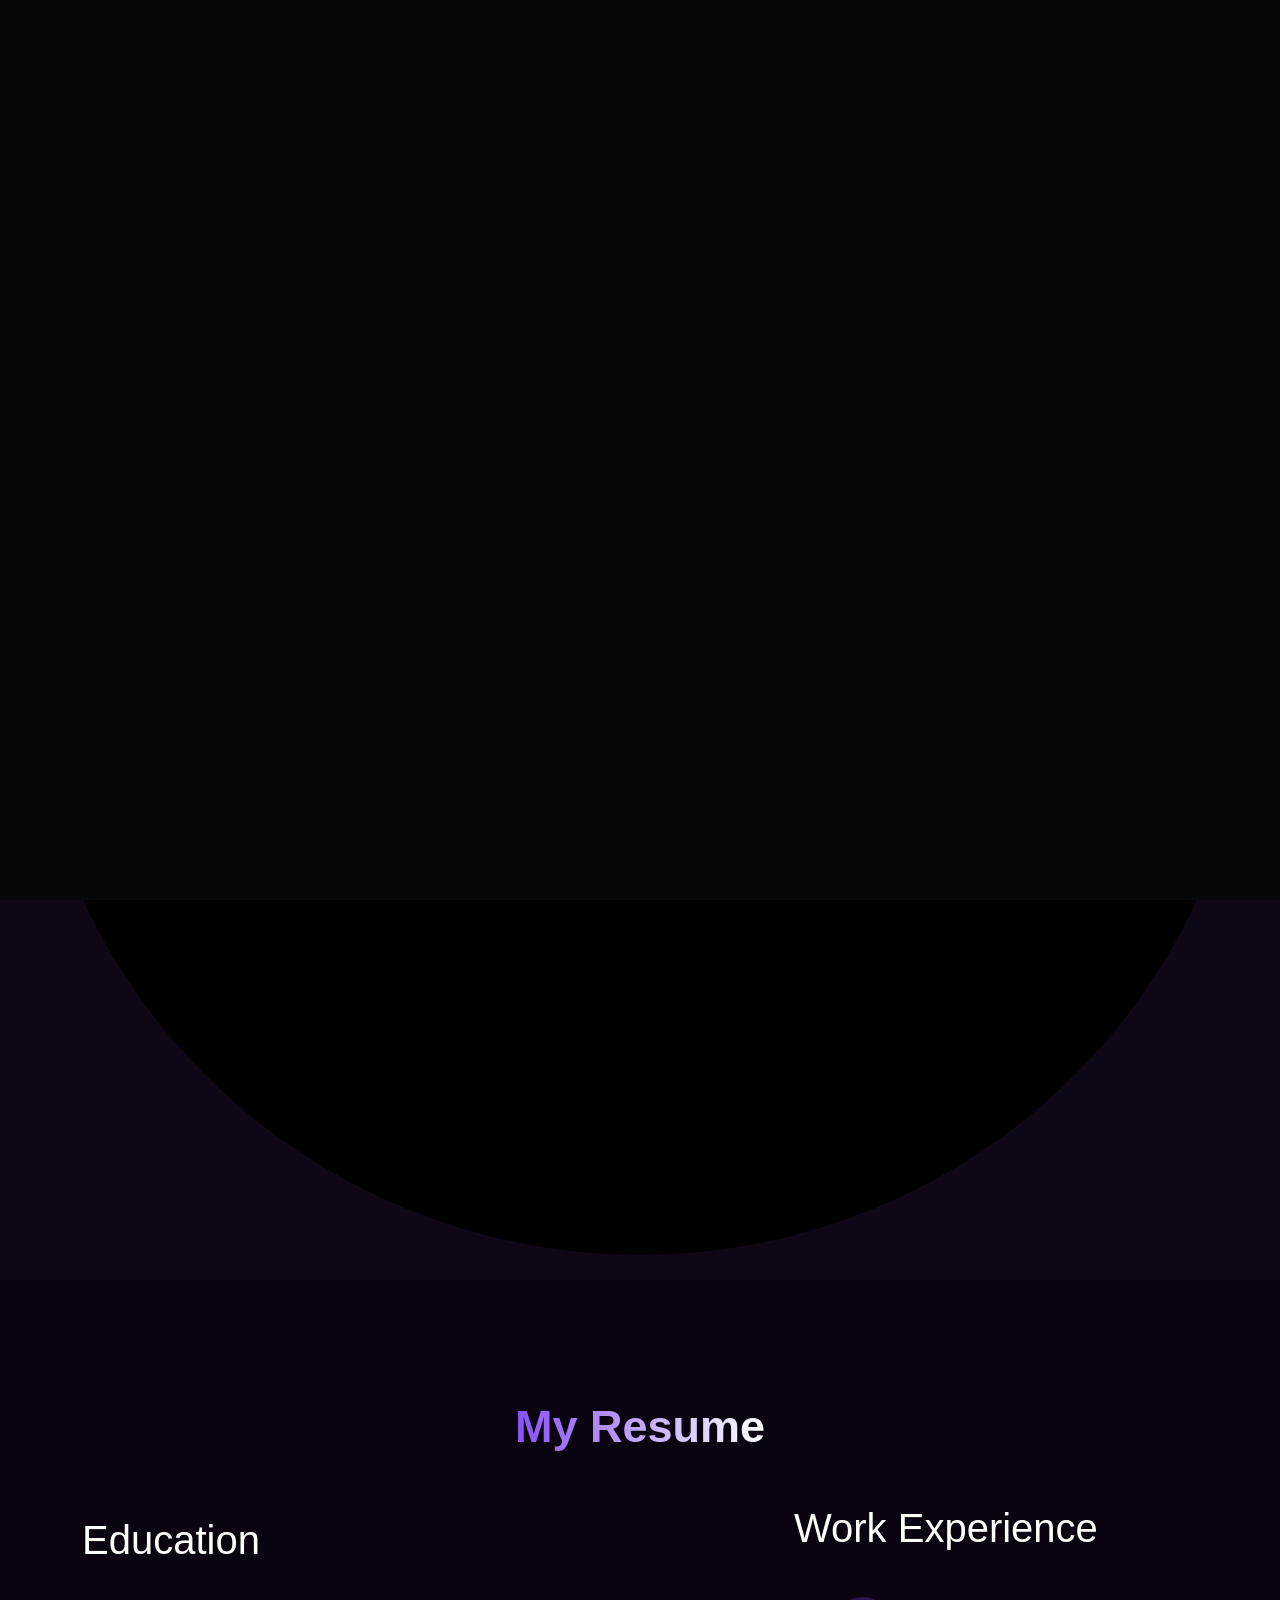
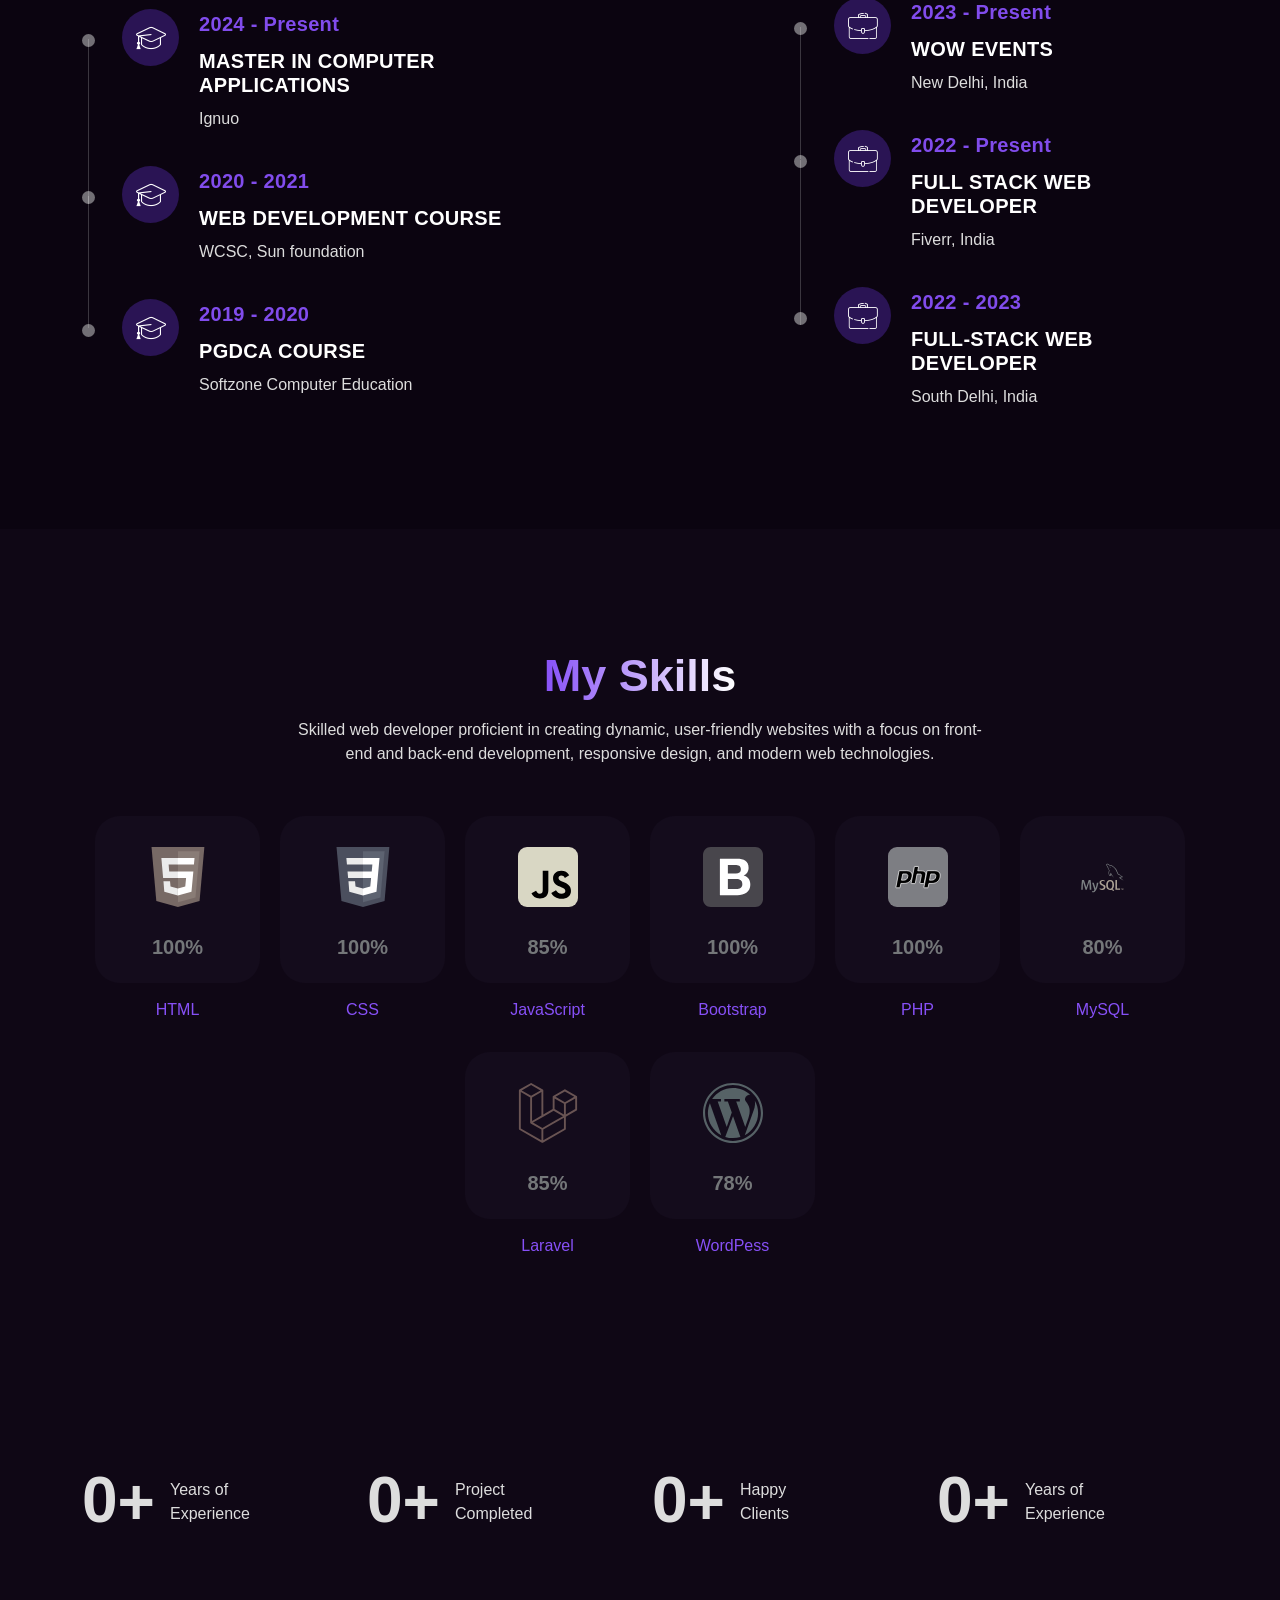
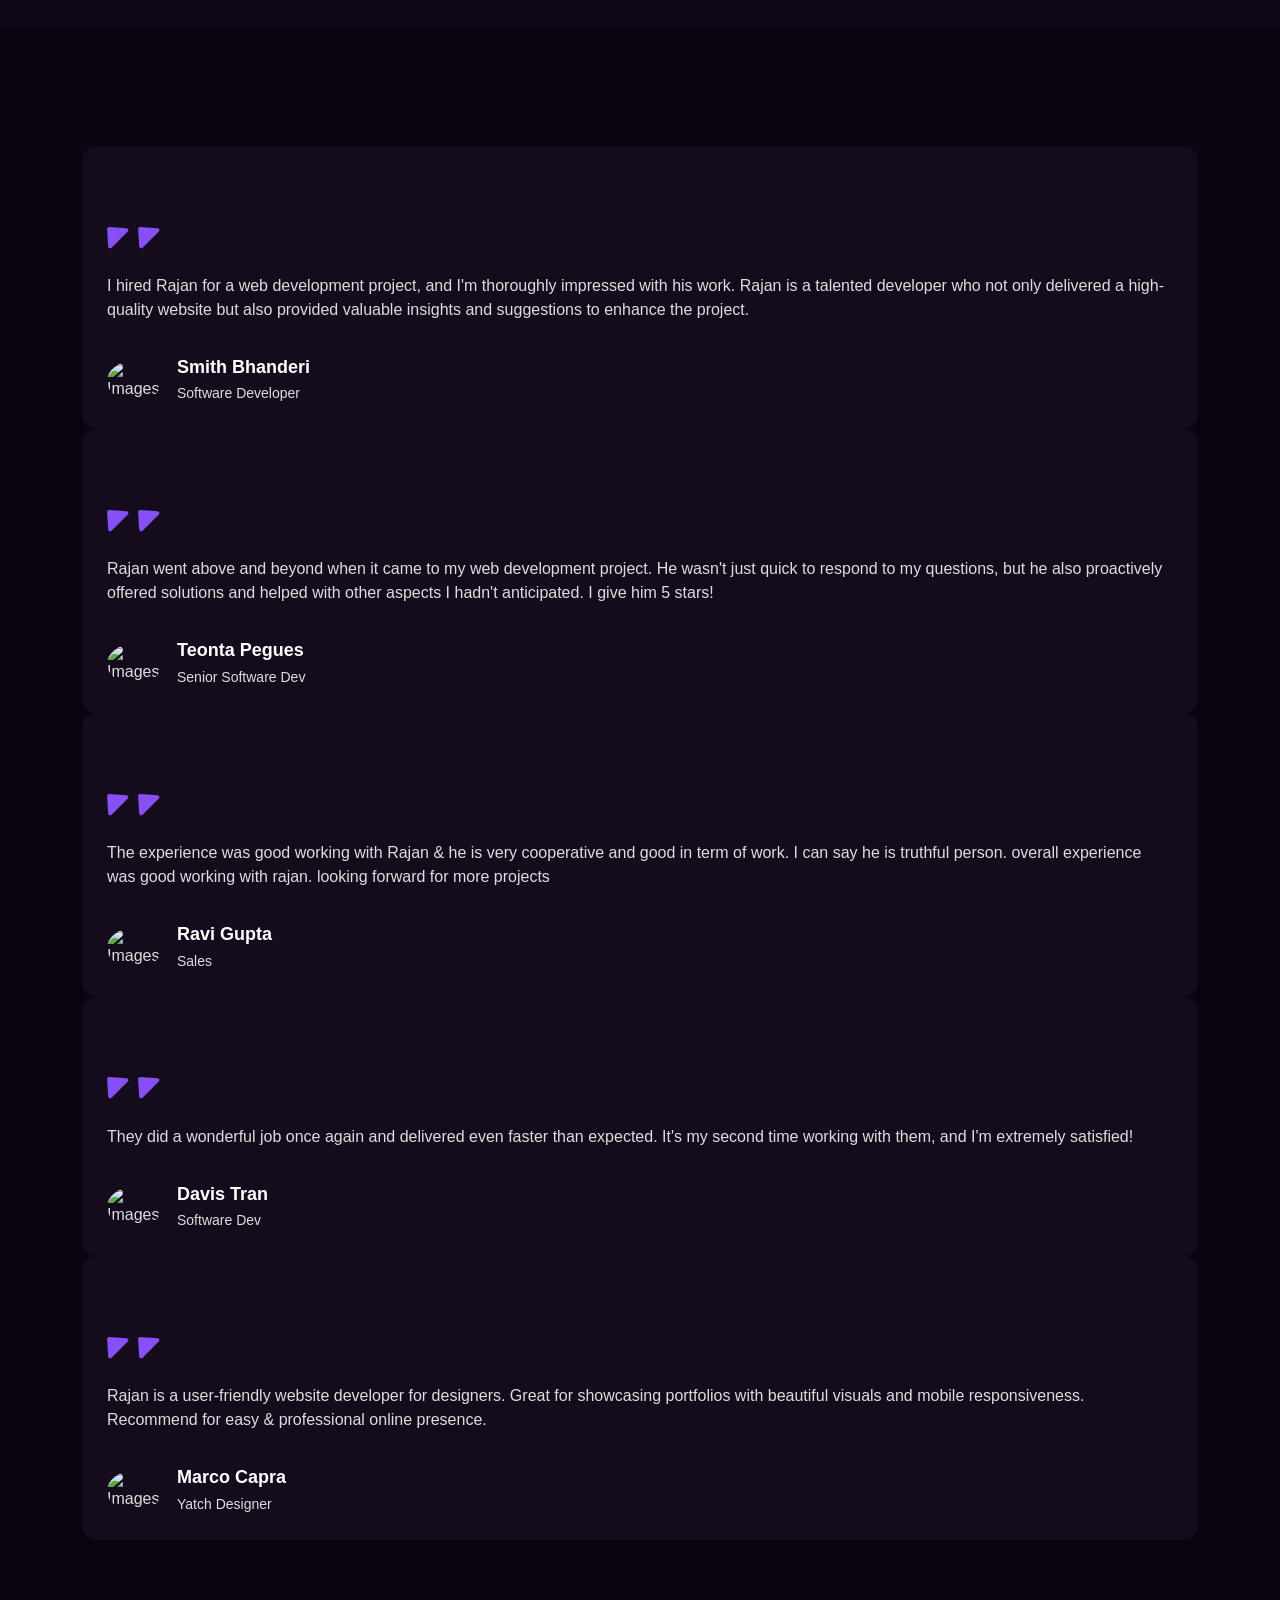
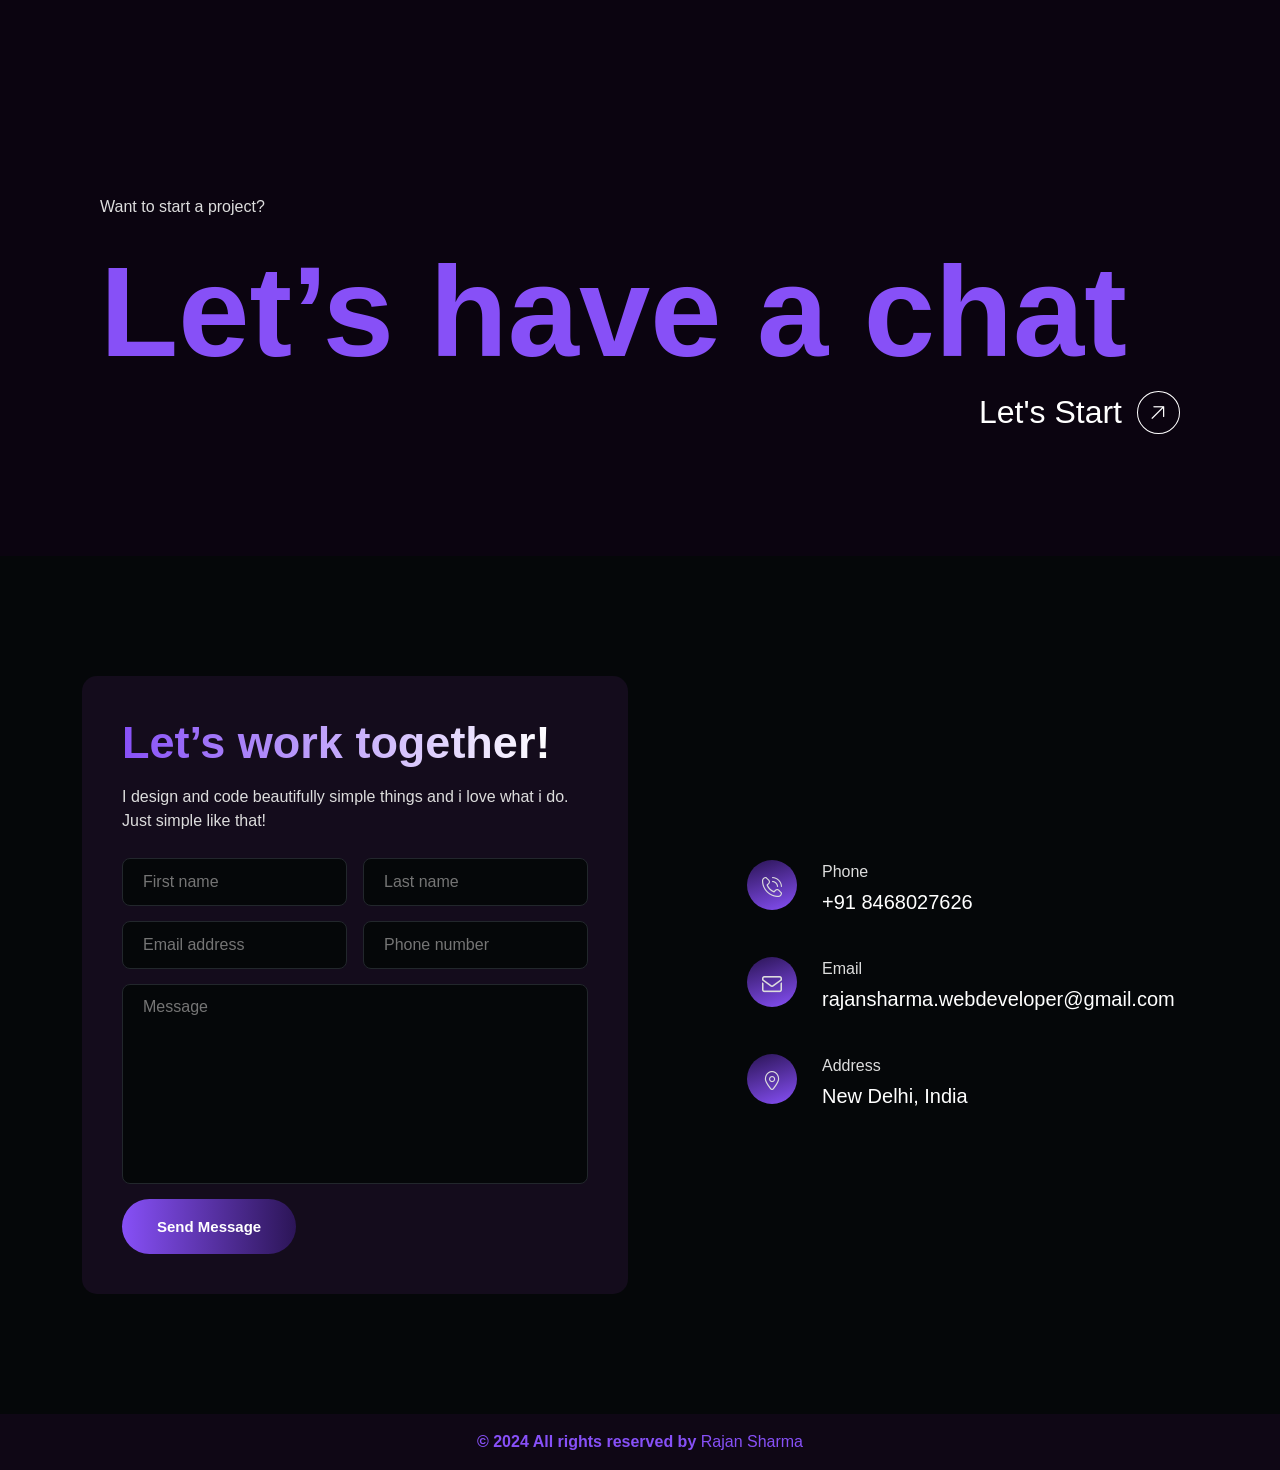
==== about.html @ 7c9dd600 "fisrt commit" ====
﻿<!DOCTYPE html>
<html class="no-js" lang="en">

<head>
   <meta charset="utf-8">
   <meta http-equiv="x-ua-compatible" content="ie=edge">
   <meta name="viewport" content="width=device-width, initial-scale=1">
   <meta name="description" content="">

   <!-- Site Title -->
   <title>About - Gerold - Personal Portfolio HTML5 Template</title>

   <!-- Place favicon.ico in the root directory -->
   <link rel="apple-touch-icon" href="assets/img/favicon.png">
   <link rel="shortcut icon" type="image/png" href="assets/img/favicon.png">

   <!-- CSS here -->
   <link rel="stylesheet" href="assets/css/animate.min.css">
   <link rel="stylesheet" href="assets/css/bootstrap.min.css">
   <link rel="stylesheet" href="assets/css/font-awesome-pro.min.css">
   <link rel="stylesheet" href="assets/css/flaticon_gerold.css">
   <link rel="stylesheet" href="assets/css/nice-select.css">
   <link rel="stylesheet" href="assets/css/backToTop.css">
   <link rel="stylesheet" href="assets/css/owl.carousel.min.css">
   <link rel="stylesheet" href="assets/css/swiper.min.css">
   <link rel="stylesheet" href="assets/css/odometer-theme-default.css">
   <link rel="stylesheet" href="assets/css/magnific-popup.css">
   <link rel="stylesheet" href="assets/css/main.css">
   <link rel="stylesheet" href="assets/css/main-2.css">
   <link rel="stylesheet" href="assets/css/main-3.css">
   <link rel="stylesheet" href="assets/css/light-mode.css">
   <link rel="stylesheet" href="assets/css/meanmenu.css">
   <link rel="stylesheet" href="assets/css/responsive.css">
   <link rel="stylesheet" href="assets/css/responsive-2.css">
   <link rel="stylesheet" href="assets/css/responsive-3.css">
</head>

<body class="absolute_header">
   <!-- Preloader Area Start -->
   <div class="preloader">
      <svg viewbox="0 0 1000 1000" preserveaspectratio="none">
         <path id="preloaderSvg" d="M0,1005S175,995,500,995s500,5,500,5V0H0Z"></path>
      </svg>

      <div class="preloader-heading">
         <div class="load-text">
            <span>L</span>
            <span>o</span>
            <span>a</span>
            <span>d</span>
            <span>i</span>
            <span>n</span>
            <span>g</span>
         </div>
      </div>
   </div>
   <!-- Preloader Area End -->

   <!-- start: Back To Top -->
   <div class="progress-wrap" id="scrollUp">
      <svg class="progress-circle svg-content" width="100%" height="100%" viewbox="-1 -1 102 102">
         <path d="M50,1 a49,49 0 0,1 0,98 a49,49 0 0,1 0,-98"></path>
      </svg>
   </div>
   <!-- end: Back To Top -->

   <!-- HEADER START -->
   <header class="tj-header-area header-absolute">
      <div class="container">
         <div class="row">
            <div class="col-12 d-flex flex-wrap align-items-center">
               <div class="logo-box">
                  <a href="index.html">
                     <img src="assets/img/logo/logo.png" alt="">
                  </a>
               </div>

               <!-- <div class="header-info-list d-none d-md-inline-block">
                  <ul class="ul-reset">
                     <li><a href="mailto:rajan@gmail.com">rajan@gmail.com</a></li>
                  </ul>
               </div> -->
               <div class="header-menu" id="headerMenu">
                  <nav>
                     <ul>

                        <li class="current-menu-ancestor"><a href="index.html">Home</a></li>
                        <li><a href="about.html">About</a></li>
                        <li><a href="services.html">Services</a></li>
                        <li><a href="portfolio.html">Portfolios</a></li>
                        <li><a href="contact.html">Contact</a></li>
                     </ul>
                  </nav>
               </div>
               <div class="mobile-menu d-lg-none"></div>
               <div class="header-button">
                  <a href="contact.html" class="btn tj-btn-primary">Hire me!</a>
               </div>
               <div class="menu-bar d-lg-none">
                  <button>
                     <span></span>
                     <span></span>
                     <span></span>
                     <span></span>
                  </button>
               </div>
            </div>
         </div>
      </div>
   </header>
   <header class="tj-header-area header-2 header-sticky sticky-out">
      <div class="container">
         <div class="row">
            <div class="col-12 d-flex flex-wrap align-items-center">
               <div class="logo-box">
                  <a href="index.html">
                     <img src="assets/img/logo/logo.png" alt="">
                  </a>
               </div>
               <!-- <div class="header-info-list d-none d-md-inline-block">
                  <ul class="ul-reset">
                     <li><a href="mailto:rajan@gmail.com">rajan@gmail.com</a></li>
                  </ul>
               </div> -->
               <div class="header-menu">
                  <nav>
                     <ul>
                        <li class="current-menu-ancestor"><a href="index.html">Home</a></li>
                        <li><a href="about.html">About</a></li>
                        <li><a href="services.html">Services</a></li>
                        <li><a href="portfolio.html">Portfolios</a></li>
                        <li><a href="contact.html">Contact</a></li>
                     </ul>
                  </nav>
               </div>
               <div class="mobile-menu d-lg-none"></div>
               <div class="header-button">
                  <a href="contact.html" class="btn tj-btn-primary">Hire me!</a>
               </div>
               <div class="menu-bar d-lg-none">
                  <button>
                     <span></span>
                     <span></span>
                     <span></span>
                     <span></span>
                  </button>
               </div>
            </div>
         </div>
      </div>
   </header>
   <!-- HEADER END -->

   <main class="site-content" id="content">

      <!-- start: Works Area -->
      <section class="works-section style-2" id="resume-section">
         <div class="container">
            <div class="row">
               <div class="col-md-12">
                  <div class="section-header text-center">
                     <h2 class="section-title wow fadeInUp" data-wow-delay=".3s">My Resume</h2>
                  </div>
               </div>
            </div>
            <div class="row">
               <div class="col-12">
                  <div class="works-wrapper">
                     <div class="works-content-item">
                        <h3 class="title wow fadeInLeft" data-wow-delay=".3s">Education</h3>
                        <div class="works-inner wow fadeInUp" data-wow-delay=".4s">

                           <div class="works-item">
                              <div class="works-icon">
                                 <i class="flaticon-graduation-cap"></i>
                              </div>
                              <div class="works-content">
                                 <span class="number">2024 - Present</span>
                                 <h5 class="title">Master In computer Applications</h5>
                                 <span class="sub-title">Ignuo</span>
                              </div>
                           </div>
                           <div class="works-item">
                              <div class="works-icon">
                                 <i class="flaticon-graduation-cap"></i>
                              </div>
                              <div class="works-content">
                                 <span class="number">2020 - 2021</span>
                                 <h5 class="title">Web Development Course</h5>
                                 <span class="sub-title">WCSC, Sun foundation</span>
                              </div>
                           </div>
                           <div class="works-item">
                              <div class="works-icon">
                                 <i class="flaticon-graduation-cap"></i>
                              </div>
                              <div class="works-content">
                                 <span class="number">2019 - 2020</span>
                                 <h5 class="title">PGDCA Course</h5>
                                 <span class="sub-title">Softzone Computer Education</span>
                              </div>
                           </div>
                        </div>
                     </div>
                     <div class="works-content-item">
                        <h3 class="title wow fadeInRight" data-wow-delay=".3s">Work Experience</h3>
                        <div class="works-inner wow fadeInUp" data-wow-delay=".4s">
                           <div class="works-item">
                              <div class="works-icon">
                                 <i class="flaticon-suitcase"></i>
                              </div>
                              <div class="works-content">
                                 <span class="number">2023 - Present</span>
                                 <h5 class="title">WOW Events</h5>
                                 <span class="sub-title">New Delhi, India</span>
                              </div>
                           </div>
                           <div class="works-item">
                              <div class="works-icon">
                                 <i class="flaticon-suitcase"></i>
                              </div>
                              <div class="works-content">
                                 <span class="number">2022 - Present</span>
                                 <h5 class="title">Full Stack Web Developer</h5>
                                 <span class="sub-title">Fiverr, India</span>
                              </div>
                           </div>
                           <div class="works-item">
                              <div class="works-icon">
                                 <i class="flaticon-suitcase"></i>
                              </div>
                              <div class="works-content">
                                 <span class="number">2022 - 2023</span>
                                 <h5 class="title">Full-stack Web Developer</h5>
                                 <span class="sub-title">South Delhi, India</span>
                              </div>
                           </div>
                        </div>
                     </div>
                  </div>
               </div>
            </div>
         </div>
      </section>
      <!-- end: Works Area -->

      <!-- SKILLS SECTION START -->
      <section class="skills-section" id="skills-section">
         <div class="container">
            <div class="row">
               <div class="col-md-12">
                  <div class="section-header text-center">
                     <h2 class="section-title wow fadeInUp" data-wow-delay=".3s">My Skills</h2>
                     <p class="wow fadeInUp" data-wow-delay=".4s">
                        Skilled web developer proficient in creating dynamic, user-friendly websites with a focus on
                        front-end and back-end development, responsive design, and modern web technologies.
                     </p>
                  </div>
               </div>
            </div>

            <div class="row">
               <div class="col-md-12">
                  <div class="skills-widget d-flex flex-wrap justify-content-center align-items-center">
                     <div class="skill-item wow fadeInUp" data-wow-delay=".3s">
                        <div class="skill-inner">
                           <div class="icon-box">
                              <img src="assets/img/icons/html.svg" alt="">
                           </div>
                           <div class="number">100%</div>
                        </div>
                        <p>HTML</p>
                     </div>
                     <div class="skill-item wow fadeInUp" data-wow-delay=".4s">
                        <div class="skill-inner">
                           <div class="icon-box">
                              <img src="assets/img/icons/css.svg" alt="">
                           </div>
                           <div class="number">100%</div>
                        </div>
                        <p>CSS</p>
                     </div>
                     <div class="skill-item wow fadeInUp" data-wow-delay=".5s">
                        <div class="skill-inner">
                           <div class="icon-box">
                              <img src="assets/img/icons/javascript.svg" alt="">
                           </div>
                           <div class="number">85%</div>
                        </div>
                        <p>JavaScript</p>
                     </div>
                     <div class="skill-item wow fadeInUp" data-wow-delay=".5s">
                        <div class="skill-inner">
                           <div class="icon-box">
                              <img src="assets/img/icons/bootstrap.svg" alt="">
                           </div>
                           <div class="number">100%</div>
                        </div>
                        <p>Bootstrap</p>
                     </div>
                     <div class="skill-item wow fadeInUp" data-wow-delay=".5s">
                        <div class="skill-inner">
                           <div class="icon-box">
                              <img src="assets/img/icons/php.svg" alt="">
                           </div>
                           <div class="number">100%</div>
                        </div>
                        <p>PHP</p>
                     </div>
                     <div class="skill-item wow fadeInUp" data-wow-delay=".5s">
                        <div class="skill-inner">
                           <div class="icon-box">
                              <img src="assets/img/icons/mysql.svg" alt="">
                           </div>
                           <div class="number">80%</div>
                        </div>
                        <p>MySQL</p>
                     </div>
                     <div class="skill-item wow fadeInUp" data-wow-delay=".5s">
                        <div class="skill-inner">
                           <div class="icon-box">
                              <img src="assets/img/icons/laravel.svg" alt="">
                           </div>
                           <div class="number">85%</div>
                        </div>
                        <p>Laravel</p>
                     </div>
                     <div class="skill-item wow fadeInUp" data-wow-delay=".6s">
                        <div class="skill-inner">
                           <div class="icon-box">
                              <img src="assets/img/icons/wp.svg" alt="">
                           </div>
                           <div class="number">78%</div>
                        </div>
                        <p>WordPess</p>
                     </div>
                  </div>
               </div>
            </div>
         </div>
      </section>
      <!-- SKILLS SECTION END -->

      <!-- start: Counter Area -->
      <section class="counter-section">
         <div class="container">
            <div class="row">
               <div class="col-12">
                  <div class="funfact-area">
                     <div class="row">
                        <div class="col-6 col-lg-3">
                           <div
                              class="funfact-item d-flex flex-column flex-sm-row flex-wrap align-items-center wow fadeInUp"
                              data-wow-delay=".3s">
                              <div class="number"><span class="odometer" data-count="5">0</span>+</div>
                              <div class="text">Years of <br>Experience</div>
                           </div>
                        </div>
                        <div class="col-6 col-lg-3">
                           <div
                              class="funfact-item d-flex flex-column flex-sm-row flex-wrap align-items-center wow fadeInUp"
                              data-wow-delay=".4s">
                              <div class="number"><span class="odometer" data-count="50">0</span>+</div>
                              <div class="text">Project <br>Completed</div>
                           </div>
                        </div>
                        <div class="col-6 col-lg-3">
                           <div
                              class="funfact-item d-flex flex-column flex-sm-row flex-wrap align-items-center wow fadeInUp"
                              data-wow-delay=".5s">
                              <div class="number"><span class="odometer" data-count="65">0</span>+</div>
                              <div class="text">Happy <br>Clients</div>
                           </div>
                        </div>
                        <div class="col-6 col-lg-3">
                           <div
                              class="funfact-item d-flex flex-column flex-sm-row flex-wrap align-items-center wow fadeInUp"
                              data-wow-delay=".6s">
                              <div class="number"><span class="odometer" data-count="5">0</span>+</div>
                              <div class="text">Years of <br>Experience</div>
                           </div>
                        </div>
                     </div>
                  </div>
               </div>
            </div>
         </div>
      </section>
      <!-- end: Counter Area -->

      <!-- start: Testimonial Area -->
      <section class="testimonial-section style-3">
         <div class="container">
            <div class="row">
               <div class="col-12">
                  <div class="testimonials-widget">
                     <div class="owl-carousel testimonial-carousel">
                        <div class="testimonial-item wow fadeInUp" data-wow-delay=".3s">
                           <div class="logo-box">
                              <img src="https://freepnglogo.com/images/all_img/1706198221fiverr-logo-png.png" alt="">
                           </div>
                           <div class="icon-box">
                              <svg width="22" height="22" viewbox="0 0 22 22" fill="none"
                                 xmlns="http://www.w3.org/2000/svg">
                                 <path
                                    d="M0.105431 2.18998C0.0301532 0.988687 1.02531 -0.00647222 2.2266 0.0688056L19.4961 1.15097C21.2148 1.25867 22.0029 3.34358 20.7852 4.56127L4.5979 20.7486C3.3802 21.9663 1.2953 21.1781 1.1876 19.4594L0.105431 2.18998Z"
                                    fill="url(#paint0_linear_263_588)"></path>
                                 <defs>
                                    <lineargradient id="paint0_linear_263_588" x1="-0.0363755" y1="-0.0729998"
                                       x2="35.3333" y2="-0.0729991" gradientunits="userSpaceOnUse">
                                       <stop offset="1" stop-color="var(--tj-theme-primary)"></stop>
                                       <stop offset="1" stop-color="#140C1C" stop-opacity="0"></stop>
                                    </lineargradient>
                                 </defs>
                              </svg>
                              <svg width="22" height="22" viewbox="0 0 22 22" fill="none"
                                 xmlns="http://www.w3.org/2000/svg">
                                 <path
                                    d="M0.105431 2.18998C0.0301532 0.988687 1.02531 -0.00647222 2.2266 0.0688056L19.4961 1.15097C21.2148 1.25867 22.0029 3.34358 20.7852 4.56127L4.5979 20.7486C3.3802 21.9663 1.2953 21.1781 1.1876 19.4594L0.105431 2.18998Z"
                                    fill="url(#paint1_linear_263_589)"></path>
                                 <defs>
                                    <lineargradient id="paint1_linear_263_589" x1="-0.0363755" y1="-0.0729998"
                                       x2="35.3333" y2="-0.0729991" gradientunits="userSpaceOnUse">
                                       <stop offset="1" stop-color="var(--tj-theme-primary)"></stop>
                                       <stop offset="1" stop-color="#140C1C" stop-opacity="0"></stop>
                                    </lineargradient>
                                 </defs>
                              </svg>
                           </div>
                           <p class="quote">
                              I hired Rajan for a web development project, and I'm thoroughly impressed with his work.
                              Rajan is a talented developer who not only delivered a high-quality website but also
                              provided valuable insights and suggestions to enhance the project. </p>
                           <div class="testimonial-feature-item">
                              <div class="auother-images">
                                 <img src="https://webkye.in/assets/img/review/942smit.png" alt="Images">
                              </div>
                              <div class="feature-content">
                                 <h4 class="name">Smith Bhanderi</h4>
                                 <span class="designation">Software Developer</span>
                              </div>
                           </div>
                        </div>
                        <div class="testimonial-item wow fadeInUp" data-wow-delay=".4s">
                           <div class="logo-box">
                              <img src="https://freepnglogo.com/images/all_img/1706198221fiverr-logo-png.png" alt="">
                           </div>
                           <div class="icon-box">
                              <svg width="22" height="22" viewbox="0 0 22 22" fill="none"
                                 xmlns="http://www.w3.org/2000/svg">
                                 <path
                                    d="M0.105431 2.18998C0.0301532 0.988687 1.02531 -0.00647222 2.2266 0.0688056L19.4961 1.15097C21.2148 1.25867 22.0029 3.34358 20.7852 4.56127L4.5979 20.7486C3.3802 21.9663 1.2953 21.1781 1.1876 19.4594L0.105431 2.18998Z"
                                    fill="url(#paint2_linear_263_511)"></path>
                                 <defs>
                                    <lineargradient id="paint2_linear_263_511" x1="-0.0363755" y1="-0.0729998"
                                       x2="35.3333" y2="-0.0729991" gradientunits="userSpaceOnUse">
                                       <stop offset="1" stop-color="var(--tj-theme-primary)"></stop>
                                       <stop offset="1" stop-color="#140C1C" stop-opacity="0"></stop>
                                    </lineargradient>
                                 </defs>
                              </svg>
                              <svg width="22" height="22" viewbox="0 0 22 22" fill="none"
                                 xmlns="http://www.w3.org/2000/svg">
                                 <path
                                    d="M0.105431 2.18998C0.0301532 0.988687 1.02531 -0.00647222 2.2266 0.0688056L19.4961 1.15097C21.2148 1.25867 22.0029 3.34358 20.7852 4.56127L4.5979 20.7486C3.3802 21.9663 1.2953 21.1781 1.1876 19.4594L0.105431 2.18998Z"
                                    fill="url(#paint3_linear_263_510)"></path>
                                 <defs>
                                    <lineargradient id="paint3_linear_263_510" x1="-0.0363755" y1="-0.0729998"
                                       x2="35.3333" y2="-0.0729991" gradientunits="userSpaceOnUse">
                                       <stop offset="1" stop-color="var(--tj-theme-primary)"></stop>
                                       <stop offset="1" stop-color="#140C1C" stop-opacity="0"></stop>
                                    </lineargradient>
                                 </defs>
                              </svg>
                           </div>
                           <p class="quote">
                              Rajan went above and beyond when it came to my web development project. He wasn't just
                              quick to respond to my questions, but he also proactively offered solutions and helped
                              with other aspects I hadn't anticipated. I give him 5 stars! </p>
                           <div class="testimonial-feature-item">
                              <div class="auother-images">
                                 <img src="https://webkye.in/assets/img/review/17231client-1.png" alt="Images">
                              </div>
                              <div class="feature-content">
                                 <h4 class="name">Teonta Pegues</h4>
                                 <span class="designation">Senior Software Dev</span>
                              </div>
                           </div>
                        </div>
                        <div class="testimonial-item wow fadeInUp" data-wow-delay=".5s">
                           <div class="logo-box">
                              <img src="https://freepnglogo.com/images/all_img/1706198221fiverr-logo-png.png" alt="">
                           </div>
                           <div class="icon-box">
                              <svg width="22" height="22" viewbox="0 0 22 22" fill="none"
                                 xmlns="http://www.w3.org/2000/svg">
                                 <path
                                    d="M0.105431 2.18998C0.0301532 0.988687 1.02531 -0.00647222 2.2266 0.0688056L19.4961 1.15097C21.2148 1.25867 22.0029 3.34358 20.7852 4.56127L4.5979 20.7486C3.3802 21.9663 1.2953 21.1781 1.1876 19.4594L0.105431 2.18998Z"
                                    fill="url(#paint4_linear_263_512)"></path>
                                 <defs>
                                    <lineargradient id="paint4_linear_263_512" x1="-0.0363755" y1="-0.0729998"
                                       x2="35.3333" y2="-0.0729991" gradientunits="userSpaceOnUse">
                                       <stop offset="1" stop-color="var(--tj-theme-primary)"></stop>
                                       <stop offset="1" stop-color="#140C1C" stop-opacity="0"></stop>
                                    </lineargradient>
                                 </defs>
                              </svg>
                              <svg width="22" height="22" viewbox="0 0 22 22" fill="none"
                                 xmlns="http://www.w3.org/2000/svg">
                                 <path
                                    d="M0.105431 2.18998C0.0301532 0.988687 1.02531 -0.00647222 2.2266 0.0688056L19.4961 1.15097C21.2148 1.25867 22.0029 3.34358 20.7852 4.56127L4.5979 20.7486C3.3802 21.9663 1.2953 21.1781 1.1876 19.4594L0.105431 2.18998Z"
                                    fill="url(#paint5_linear_263_513)"></path>
                                 <defs>
                                    <lineargradient id="paint5_linear_263_513" x1="-0.0363755" y1="-0.0729998"
                                       x2="35.3333" y2="-0.0729991" gradientunits="userSpaceOnUse">
                                       <stop offset="1" stop-color="var(--tj-theme-primary)"></stop>
                                       <stop offset="1" stop-color="#140C1C" stop-opacity="0"></stop>
                                    </lineargradient>
                                 </defs>
                              </svg>
                           </div>
                           <p class="quote">
                              The experience was good working with Rajan & he is very cooperative and good in
                              term of work. I can say he is truthful person. overall experience was good working with
                              rajan. looking forward for more projects </p>
                           <div class="testimonial-feature-item">
                              <div class="auother-images">
                                 <img src="https://webkye.in/assets/img/review/442260client-3.png" alt="Images">
                              </div>
                              <div class="feature-content">
                                 <h4 class="name">Ravi Gupta</h4>
                                 <span class="designation">Sales</span>
                              </div>
                           </div>
                        </div>
                        <div class="testimonial-item wow fadeInUp" data-wow-delay=".6s">
                           <div class="logo-box">
                              <img src="https://freepnglogo.com/images/all_img/1706198221fiverr-logo-png.png" alt="">
                           </div>
                           <div class="icon-box">
                              <svg width="22" height="22" viewbox="0 0 22 22" fill="none"
                                 xmlns="http://www.w3.org/2000/svg">
                                 <path
                                    d="M0.105431 2.18998C0.0301532 0.988687 1.02531 -0.00647222 2.2266 0.0688056L19.4961 1.15097C21.2148 1.25867 22.0029 3.34358 20.7852 4.56127L4.5979 20.7486C3.3802 21.9663 1.2953 21.1781 1.1876 19.4594L0.105431 2.18998Z"
                                    fill="url(#paint6_linear_263_514)"></path>
                                 <defs>
                                    <lineargradient id="paint6_linear_263_514" x1="-0.0363755" y1="-0.0729998"
                                       x2="35.3333" y2="-0.0729991" gradientunits="userSpaceOnUse">
                                       <stop offset="1" stop-color="var(--tj-theme-primary)"></stop>
                                       <stop offset="1" stop-color="#140C1C" stop-opacity="0"></stop>
                                    </lineargradient>
                                 </defs>
                              </svg>
                              <svg width="22" height="22" viewbox="0 0 22 22" fill="none"
                                 xmlns="http://www.w3.org/2000/svg">
                                 <path
                                    d="M0.105431 2.18998C0.0301532 0.988687 1.02531 -0.00647222 2.2266 0.0688056L19.4961 1.15097C21.2148 1.25867 22.0029 3.34358 20.7852 4.56127L4.5979 20.7486C3.3802 21.9663 1.2953 21.1781 1.1876 19.4594L0.105431 2.18998Z"
                                    fill="url(#paint7_linear_263_515)"></path>
                                 <defs>
                                    <lineargradient id="paint7_linear_263_515" x1="-0.0363755" y1="-0.0729998"
                                       x2="35.3333" y2="-0.0729991" gradientunits="userSpaceOnUse">
                                       <stop offset="1" stop-color="var(--tj-theme-primary)"></stop>
                                       <stop offset="1" stop-color="#140C1C" stop-opacity="0"></stop>
                                    </lineargradient>
                                 </defs>
                              </svg>
                           </div>
                           <p class="quote">
                              They did a wonderful job once again and delivered even faster than expected. It's my
                              second time working with them, and I'm extremely satisfied! </p>
                           <div class="testimonial-feature-item">
                              <div class="auother-images">
                                 <img src="https://webkye.in/assets/img/review/767466client-2.png" alt="Images">
                              </div>
                              <div class="feature-content">
                                 <h4 class="name">Davis Tran</h4>
                                 <span class="designation">Software Dev</span>
                              </div>
                           </div>
                        </div>
                        <div class="testimonial-item wow fadeInUp" data-wow-delay=".7s">
                           <div class="logo-box">
                              <img src="https://freepnglogo.com/images/all_img/1706198221fiverr-logo-png.png" alt="">
                           </div>
                           <div class="icon-box">
                              <svg width="22" height="22" viewbox="0 0 22 22" fill="none"
                                 xmlns="http://www.w3.org/2000/svg">
                                 <path
                                    d="M0.105431 2.18998C0.0301532 0.988687 1.02531 -0.00647222 2.2266 0.0688056L19.4961 1.15097C21.2148 1.25867 22.0029 3.34358 20.7852 4.56127L4.5979 20.7486C3.3802 21.9663 1.2953 21.1781 1.1876 19.4594L0.105431 2.18998Z"
                                    fill="url(#paint8_linear_263_512)"></path>
                                 <defs>
                                    <lineargradient id="paint8_linear_263_512" x1="-0.0363755" y1="-0.0729998"
                                       x2="35.3333" y2="-0.0729991" gradientunits="userSpaceOnUse">
                                       <stop offset="1" stop-color="var(--tj-theme-primary)"></stop>
                                       <stop offset="1" stop-color="#140C1C" stop-opacity="0"></stop>
                                    </lineargradient>
                                 </defs>
                              </svg>
                              <svg width="22" height="22" viewbox="0 0 22 22" fill="none"
                                 xmlns="http://www.w3.org/2000/svg">
                                 <path
                                    d="M0.105431 2.18998C0.0301532 0.988687 1.02531 -0.00647222 2.2266 0.0688056L19.4961 1.15097C21.2148 1.25867 22.0029 3.34358 20.7852 4.56127L4.5979 20.7486C3.3802 21.9663 1.2953 21.1781 1.1876 19.4594L0.105431 2.18998Z"
                                    fill="url(#paint9_linear_263_513)"></path>
                                 <defs>
                                    <lineargradient id="paint9_linear_263_513" x1="-0.0363755" y1="-0.0729998"
                                       x2="35.3333" y2="-0.0729991" gradientunits="userSpaceOnUse">
                                       <stop offset="1" stop-color="var(--tj-theme-primary)"></stop>
                                       <stop offset="1" stop-color="#140C1C" stop-opacity="0"></stop>
                                    </lineargradient>
                                 </defs>
                              </svg>
                           </div>
                           <p class="quote">
                              Rajan is a user-friendly website developer for designers. Great for showcasing
                              portfolios with beautiful visuals and mobile responsiveness. Recommend for easy &amp;
                              professional online presence. </p>
                           <div class="testimonial-feature-item">
                              <div class="auother-images">
                                 <img src="https://webkye.in/assets/img/review/4493081516554180440.jpeg" alt="Images">
                              </div>
                              <div class="feature-content">
                                 <h4 class="name">Marco Capra </h4>
                                 <span class="designation">Yatch Designer</span>
                              </div>
                           </div>
                        </div>
                     </div>
                  </div>
               </div>
            </div>
         </div>
      </section>
      <!-- end: Testimonial Area -->

      <!-- start: Text Area -->
      <section class="text-section">
         <div class="container">
            <div class="row">
               <div class="col-12">
                  <div class="section-header">
                     <div class="heading-left">
                        <p class="wow fadeInUp" data-wow-delay=".3s">Want to start a project?</p>
                        <h2 id="anim" class="section-title wow fadeInUp" data-wow-delay=".4s">Let’s have a chat</h2>
                     </div>
                     <div class="chat-mail wow fadeInRight" data-wow-delay=".5s">
                        <a class="link" href="mailto:rajansharma.webdeveloper@gmail.com">Let's Start <i
                              class="fa-light fa-arrow-right"></i></a>
                     </div>
                  </div>
               </div>
            </div>
         </div>
      </section>
      <!-- end: Text Area -->

      <!-- CONTACT SECTION START -->
      <section class="contact-section" id="contact-section">
         <div class="container">
            <div class="row">
               <div class="col-lg-6 col-md-7 order-2 order-md-1">
                  <div class="contact-form-box wow fadeInLeft" data-wow-delay=".3s">
                     <div class="section-header">
                        <h2 class="section-title">Let’s work together!</h2>
                        <p>I design and code beautifully simple things and i love what i do. Just simple like that!</p>
                     </div>

                     <div class="tj-contact-form">
                        <form id="contact-form">
                           <div class="row gx-3">
                              <div class="col-sm-6">
                                 <div class="form_group">
                                    <input type="text" name="conName" id="conName" placeholder="First name"
                                       autocomplete="off">
                                 </div>
                              </div>
                              <div class="col-sm-6">
                                 <div class="form_group">
                                    <input type="text" name="conLName" id="conLName" placeholder="Last name"
                                       autocomplete="off">
                                 </div>
                              </div>
                              <div class="col-sm-6">
                                 <div class="form_group">
                                    <input type="email" name="conEmail" id="conEmail" placeholder="Email address"
                                       autocomplete="off">
                                 </div>
                              </div>
                              <div class="col-sm-6">
                                 <div class="form_group">
                                    <input type="tel" name="conPhone" id="conPhone" placeholder="Phone number"
                                       autocomplete="off">
                                 </div>
                              </div>
                              <div class="col-12">
                                 <div class="form_group">
                                    <textarea name="conMessage" id="conMessage" placeholder="Message"></textarea>
                                 </div>
                              </div>
                              <div class="col-12">
                                 <div class="form_btn">
                                    <button type="submit" class="btn tj-btn-primary">Send Message</button>
                                 </div>
                              </div>
                           </div>
                        </form>
                     </div>
                  </div>
               </div>

               <div class="col-lg-5 offset-lg-1 col-md-5 d-flex flex-wrap align-items-center order-1 order-md-2">
                  <div class="contact-info-list">
                     <ul class="ul-reset">
                        <li class="d-flex flex-wrap align-items-center position-relative wow fadeInRight"
                           data-wow-delay=".4s">
                           <div class="icon-box">
                              <i class="flaticon-phone-call"></i>
                           </div>
                           <div class="text-box">
                              <p>Phone</p>
                              <a href="tel:+918468027626">+91 8468027626</a>
                           </div>
                        </li>
                        <li class="d-flex flex-wrap align-items-center position-relative wow fadeInRight"
                           data-wow-delay=".5s">
                           <div class="icon-box">
                              <i class="flaticon-mail-inbox-app"></i>
                           </div>
                           <div class="text-box">
                              <p>Email</p>
                              <a href="mailto:rajansharma.webdeveloper@gmail.com">rajansharma.webdeveloper@gmail.com</a>
                           </div>
                        </li>
                        <li class="d-flex flex-wrap align-items-center position-relative wow fadeInRight"
                           data-wow-delay=".6s">
                           <div class="icon-box">
                              <i class="flaticon-location"></i>
                           </div>
                           <div class="text-box">
                              <p>Address</p>
                              <a href="#">New Delhi, India</a>
                           </div>
                        </li>
                     </ul>
                  </div>
               </div>
            </div>
         </div>
      </section>
      <!-- CONTACT SECTION END -->
   </main>

   <!-- FOOTER AREA START -->
   <footer class="py-3 footer-area">
      <div class="container">
         <div class="row">
            <div class="col-md-12 text-center">

               <div class="copy-text">
                  <p class="fw-bold">&copy; 2024 All rights reserved by <a href="#" target="_blank">Rajan Sharma</a>
                  </p>
               </div>
            </div>
         </div>
      </div>
   </footer>
   <!-- FOOTER AREA END -->

   <!-- JS here -->
   <script src="assets/js/jquery.min.js"></script>
   <script src="assets/js/bootstrap.bundle.min.js"></script>
   <script src="assets/js/nice-select.min.js"></script>
   <script src="assets/js/backToTop.js"></script>
   <script src="assets/js/appear.min.js"></script>
   <script src="assets/js/wow.min.js"></script>
   <script src="assets/js/gsap.min.js"></script>
   <script src="assets/js/ScrollTrigger.min.js"></script>
   <script src="assets/js/lenis.min.js"></script>
   <script src="assets/js/lightcase.js"></script>
   <script src="assets/js/owl.carousel.min.js"></script>
   <script src="assets/js/swiper.min.js"></script>
   <script src="assets/js/imagesloaded-pkgd.js"></script>
   <script src="assets/js/isotope.pkgd.min.js"></script>
   <script src="assets/js/odometer.min.js"></script>
   <script src="assets/js/magnific-popup.js"></script>
   <script src="assets/js/validate.min.js"></script>
   <script src="assets/js/meanmenu.js"></script>
   <script src="assets/js/main.js"></script>
</body>

</html>
---- assets/css/flaticon_gerold.css ----
/*!
*    ______ _       _   _
*    |  ____| |     | | (_)
*    | |__  | | __ _| |_ _  ___ ___  _ __
*    |  __| | |/ _` | __| |/ __/ _ \| '_ \
*    | |    | | (_| | |_| | (_| (_) | | | |
*    |_|    |_|\__,_|\__|_|\___\___/|_| |_|
*
*         https://www.flaticon.com
*/

@font-face {
   font-family: "flaticon_gerold";
   src: url("../fonts/flaticon_gerold.woff2") format("woff2"),
      url("../fonts/flaticon_gerold.woff") format("woff"),
      url("../fonts/flaticon_gerold.eot") format("embedded-opentype"),
      url("../fonts/flaticon_gerold.ttf") format("truetype"),
      url("../fonts/flaticon_gerold.svg") format("svg");
}

i[class^="flaticon-"]:before,
i[class*=" flaticon-"]:before {
   font-family: flaticon_gerold !important;
   font-style: normal;
   font-weight: normal !important;
   font-variant: normal;
   text-transform: none;
   line-height: 1;
   -webkit-font-smoothing: antialiased;
   -moz-osx-font-smoothing: grayscale;
}

.flaticon-smartphone:before {
   content: "\f101";
}
.flaticon-browser:before {
   content: "\f102";
}
.flaticon-bezier-tool:before {
   content: "\f103";
}
.flaticon-code:before {
   content: "\f104";
}
.flaticon-crown:before {
   content: "\f105";
}
.flaticon-menu:before {
   content: "\f106";
}
.flaticon-hand-bag:before {
   content: "\f107";
}
.flaticon-trophy:before {
   content: "\f108";
}
.flaticon-download:before {
   content: "\f109";
}
.flaticon-graduation-cap:before {
   content: "\f10a";
}
.flaticon-mortarboard:before {
   content: "\f10b";
}
.flaticon-school:before {
   content: "\f10c";
}
.flaticon-recommendation:before {
   content: "\f10d";
}
.flaticon-certificate:before {
   content: "\f10e";
}
.flaticon-experience:before {
   content: "\f10f";
}
.flaticon-user-experience:before {
   content: "\f110";
}
.flaticon-seo:before {
   content: "\f111";
}
.flaticon-ui-design:before {
   content: "\f112";
}
.flaticon-web-design:before {
   content: "\f113";
}
.flaticon-ux-design:before {
   content: "\f114";
}
.flaticon-3d-movie:before {
   content: "\f115";
}
.flaticon-design:before {
   content: "\f116";
}
.flaticon-communicate:before {
   content: "\f117";
}
.flaticon-rating:before {
   content: "\f118";
}
.flaticon-skill-development:before {
   content: "\f119";
}
.flaticon-resume:before {
   content: "\f11a";
}
.flaticon-suitcase:before {
   content: "\f11b";
}
.flaticon-home-button:before {
   content: "\f11c";
}
.flaticon-management-service:before {
   content: "\f11d";
}
.flaticon-location:before {
   content: "\f11e";
}
.flaticon-mail-inbox-app:before {
   content: "\f11f";
}
.flaticon-phone-call:before {
   content: "\f120";
}
.flaticon-calendar:before {
   content: "\f121";
}
.flaticon-clock:before {
   content: "\f122";
}
.flaticon-up-right-arrow:before {
   content: "\f123";
}
---- assets/css/nice-select.css ----
.nice-select {
  -webkit-tap-highlight-color: transparent;
  background-color: #fff;
  border-radius: 5px;
  border: solid 1px #e8e8e8;
  box-sizing: border-box;
  clear: both;
  cursor: pointer;
  display: block;
  float: left;
  font-family: inherit;
  font-size: 14px;
  font-weight: normal;
  height: 42px;
  line-height: 40px;
  outline: none;
  padding-left: 18px;
  padding-right: 30px;
  position: relative;
  text-align: left !important;
  -webkit-transition: all 0.2s ease-in-out;
  transition: all 0.2s ease-in-out;
  -webkit-user-select: none;
     -moz-user-select: none;
      -ms-user-select: none;
          user-select: none;
  white-space: nowrap;
  width: auto; }
  .nice-select:hover {
    border-color: #dbdbdb; }
  .nice-select:active, .nice-select.open, .nice-select:focus {
    border-color: #999; }
  .nice-select:after {
    border-bottom: 2px solid #999;
    border-right: 2px solid #999;
    content: '';
    display: block;
    height: 5px;
    margin-top: -4px;
    pointer-events: none;
    position: absolute;
    right: 12px;
    top: 50%;
    -webkit-transform-origin: 66% 66%;
        -ms-transform-origin: 66% 66%;
            transform-origin: 66% 66%;
    -webkit-transform: rotate(45deg);
        -ms-transform: rotate(45deg);
            transform: rotate(45deg);
    -webkit-transition: all 0.15s ease-in-out;
    transition: all 0.15s ease-in-out;
    width: 5px; }
  .nice-select.open:after {
    -webkit-transform: rotate(-135deg);
        -ms-transform: rotate(-135deg);
            transform: rotate(-135deg); }
  .nice-select.open .list {
    opacity: 1;
    pointer-events: auto;
    -webkit-transform: scale(1) translateY(0);
        -ms-transform: scale(1) translateY(0);
            transform: scale(1) translateY(0); }
  .nice-select.disabled {
    border-color: #ededed;
    color: #999;
    pointer-events: none; }
    .nice-select.disabled:after {
      border-color: #cccccc; }
  .nice-select.wide {
    width: 100%; }
    .nice-select.wide .list {
      left: 0 !important;
      right: 0 !important; }
  .nice-select.right {
    float: right; }
    .nice-select.right .list {
      left: auto;
      right: 0; }
  .nice-select.small {
    font-size: 12px;
    height: 36px;
    line-height: 34px; }
    .nice-select.small:after {
      height: 4px;
      width: 4px; }
    .nice-select.small .option {
      line-height: 34px;
      min-height: 34px; }
  .nice-select .list {
    background-color: #fff;
    border-radius: 5px;
    box-shadow: 0 0 0 1px rgba(68, 68, 68, 0.11);
    box-sizing: border-box;
    margin-top: 4px;
    opacity: 0;
    overflow: hidden;
    padding: 0;
    pointer-events: none;
    position: absolute;
    top: 100%;
    left: 0;
    -webkit-transform-origin: 50% 0;
        -ms-transform-origin: 50% 0;
            transform-origin: 50% 0;
    -webkit-transform: scale(0.75) translateY(-21px);
        -ms-transform: scale(0.75) translateY(-21px);
            transform: scale(0.75) translateY(-21px);
    -webkit-transition: all 0.2s cubic-bezier(0.5, 0, 0, 1.25), opacity 0.15s ease-out;
    transition: all 0.2s cubic-bezier(0.5, 0, 0, 1.25), opacity 0.15s ease-out;
    z-index: 9; }
    .nice-select .list:hover .option:not(:hover) {
      background-color: transparent !important; }
  .nice-select .option {
    cursor: pointer;
    font-weight: 400;
    line-height: 40px;
    list-style: none;
    min-height: 40px;
    outline: none;
    padding-left: 18px;
    padding-right: 29px;
    text-align: left;
    -webkit-transition: all 0.2s;
    transition: all 0.2s; }
    .nice-select .option:hover, .nice-select .option.focus, .nice-select .option.selected.focus {
      background-color: #f6f6f6; }
    .nice-select .option.selected {
      font-weight: bold; }
    .nice-select .option.disabled {
      background-color: transparent;
      color: #999;
      cursor: default; }

.no-csspointerevents .nice-select .list {
  display: none; }

.no-csspointerevents .nice-select.open .list {
  display: block; }
---- assets/css/odometer-theme-default.css ----
.odometer.odometer-auto-theme, .odometer.odometer-theme-default {
  display: -moz-inline-box;
  -moz-box-orient: vertical;
  display: inline-block;
  vertical-align: middle;
  *vertical-align: auto;
  position: relative;
}
.odometer.odometer-auto-theme, .odometer.odometer-theme-default {
  *display: inline;
}
.odometer.odometer-auto-theme .odometer-digit, .odometer.odometer-theme-default .odometer-digit {
  display: -moz-inline-box;
  -moz-box-orient: vertical;
  display: inline-block;
  vertical-align: middle;
  *vertical-align: auto;
  position: relative;
}
.odometer.odometer-auto-theme .odometer-digit, .odometer.odometer-theme-default .odometer-digit {
  *display: inline;
}
.odometer.odometer-auto-theme .odometer-digit .odometer-digit-spacer, .odometer.odometer-theme-default .odometer-digit .odometer-digit-spacer {
  display: -moz-inline-box;
  -moz-box-orient: vertical;
  display: inline-block;
  vertical-align: middle;
  *vertical-align: auto;
  visibility: hidden;
}
.odometer.odometer-auto-theme .odometer-digit .odometer-digit-spacer, .odometer.odometer-theme-default .odometer-digit .odometer-digit-spacer {
  *display: inline;
}
.odometer.odometer-auto-theme .odometer-digit .odometer-digit-inner, .odometer.odometer-theme-default .odometer-digit .odometer-digit-inner {
  text-align: left;
  display: block;
  position: absolute;
  top: 0;
  left: 0;
  right: 0;
  bottom: 0;
  overflow: hidden;
}
.odometer.odometer-auto-theme .odometer-digit .odometer-ribbon, .odometer.odometer-theme-default .odometer-digit .odometer-ribbon {
  display: block;
}
.odometer.odometer-auto-theme .odometer-digit .odometer-ribbon-inner, .odometer.odometer-theme-default .odometer-digit .odometer-ribbon-inner {
  display: block;
  -webkit-backface-visibility: hidden;
}
.odometer.odometer-auto-theme .odometer-digit .odometer-value, .odometer.odometer-theme-default .odometer-digit .odometer-value {
  display: block;
  -webkit-transform: translateZ(0);
}
.odometer.odometer-auto-theme .odometer-digit .odometer-value.odometer-last-value, .odometer.odometer-theme-default .odometer-digit .odometer-value.odometer-last-value {
  position: absolute;
}
.odometer.odometer-auto-theme.odometer-animating-up .odometer-ribbon-inner, .odometer.odometer-theme-default.odometer-animating-up .odometer-ribbon-inner {
  -webkit-transition: -webkit-transform 2s;
  -moz-transition: -moz-transform 2s;
  -ms-transition: -ms-transform 2s;
  -o-transition: -o-transform 2s;
  transition: transform 2s;
}
.odometer.odometer-auto-theme.odometer-animating-up.odometer-animating .odometer-ribbon-inner, .odometer.odometer-theme-default.odometer-animating-up.odometer-animating .odometer-ribbon-inner {
  -webkit-transform: translateY(-100%);
  -moz-transform: translateY(-100%);
  -ms-transform: translateY(-100%);
  -o-transform: translateY(-100%);
  transform: translateY(-100%);
}
.odometer.odometer-auto-theme.odometer-animating-down .odometer-ribbon-inner, .odometer.odometer-theme-default.odometer-animating-down .odometer-ribbon-inner {
  -webkit-transform: translateY(-100%);
  -moz-transform: translateY(-100%);
  -ms-transform: translateY(-100%);
  -o-transform: translateY(-100%);
  transform: translateY(-100%);
}
.odometer.odometer-auto-theme.odometer-animating-down.odometer-animating .odometer-ribbon-inner, .odometer.odometer-theme-default.odometer-animating-down.odometer-animating .odometer-ribbon-inner {
  -webkit-transition: -webkit-transform 2s;
  -moz-transition: -moz-transform 2s;
  -ms-transition: -ms-transform 2s;
  -o-transition: -o-transform 2s;
  transition: transform 2s;
  -webkit-transform: translateY(0);
  -moz-transform: translateY(0);
  -ms-transform: translateY(0);
  -o-transform: translateY(0);
  transform: translateY(0);
}

.odometer.odometer-auto-theme, .odometer.odometer-theme-default {
  font-family: "Helvetica Neue", sans-serif;
  line-height: 1.1em;
}
.odometer.odometer-auto-theme .odometer-value, .odometer.odometer-theme-default .odometer-value {
  text-align: center;
}
---- assets/css/main.css ----
/*-----------------------------------------------------------------------------------

Theme Name: Gerold - Personal Portfolio HTML5 Template
Theme URI: https://themejunction.net/html/gerold/demo/
Author: Theme-Junction
Author URI: https://themeforest.net/user/theme-junction
Description: Gerold - Personal Portfolio HTML5 Template

-----------------------------------------------------------------------------------
/************ TABLE OF CONTENTS ***************

  Theme Default CSS
	Preloader
	Headers
	Hero Section
	Services Section
	Portfolio Section
	Popup Section
	Resume Section
	Skills Section
	Testimonials Section
	Blog Section
	Blog Standard Page
	Blog Details Page
	Contact Section
	Footer Area
	Sidebar Menu
	Sidebar Widgets
	Breadcrumb Area

**********************************************/

/*
* ===============================
*  START: Theme Default CSS
* ===============================
*/
@import url("../../../../../css2");
@import url("../../../../../css2-1");

:root {
	/* ----------------------------------
   @font family declaration
  ------------------------------------ */
	--tj-ff-body: "Sora", sans-serif;
	--tj-ff-heading: "Sora", sans-serif;
	--tj-ff-russo: "Russo One", sans-serif;
	--tj-ff-fontawesome: "Font Awesome 6 Pro";
	/* ----------------------------------
   @color declaration
  ------------------------------------ */
	--tj-body: #dddddd;
	--tj-white: #ffffff;
	--tj-off-white: #f6f3fc;
	--tj-black: #000000;
	--tj-black-2: #050709;
	--tj-black3: #5c6266;
	--tj-black4: #585859;
	--tj-h3-black: #0b0410;
	--tj-heading-primary: #102039;
	--tj-heading-secondary: #ea1826;
	--tj-theme-primary: #8750f7;
	--tj-theme-primary-1: #2400ff;
	--tj-theme-primary-2: #9b8dff;
	--tj-theme-primary-3: #4654f9;
	--tj-theme-h3-primary-1: #814cec;
	--tj-theme-secondary: #2a1454;
	--tj-theme-accent-1: #0f0715;
	--tj-theme-accent-2: #140c1c;
	--tj-grey-1: #747779;
	--tj-grey-2: #d9d9d9;
	--tj-grey-3: #dddddd;
	--tj-grey-4: #22272c;
	--tj-grey-5: #636363;
	--tj-grey-6: #1b262e;
	--tj-bg: #0c1115;
	--tj-bg-2: #0e1418;
	--tj-bg-3: #10171c;
	--tj-bg-4: #151b1f;
	--tj-h3-bg: #15091d;
	--tj-border: #1b2227;
	--tj-border1: #2a343c;
	/* ----------------------------------
   @font weight declaration
  ------------------------------------ */
	--tj-fw-normal: normal;
	--tj-fw-elight: 200;
	--tj-fw-light: 300;
	--tj-fw-regular: 400;
	--tj-fw-medium: 500;
	--tj-fw-sbold: 600;
	--tj-fw-bold: 700;
	--tj-fw-ebold: 800;
	--tj-fw-black: 900;
	/* ----------------------------------
    @font size declaration
  ------------------------------------ */
	--tj-fz-body: 16px;
	--tj-fz-btn: 15px;
	--tj-fz-p: 18px;
	--tj-fz-h1: 65px;
	--tj-fz-h2: 45px;
	--tj-fz-h3: 30px;
	--tj-fz-h4: 24px;
	--tj-fz-h5: 22px;
	--tj-fz-h6: 18px;
	--tj-fz-sub-title: 36px;
}

* {
	margin: 0;
	padding: 0;
	-webkit-box-sizing: border-box;
	box-sizing: border-box;
	scrollbar-width: thin;
	scrollbar-color: var(--tj-theme-primary) var(--tj-theme-secondary);
}

::-webkit-scrollbar {
	height: 4px;
	width: 4px;
	background: var(--tj-theme-secondary);
}

::-webkit-scrollbar-thumb {
	background: var(--tj-theme-primary);
	-webkit-border-radius: 1ex;
	-webkit-box-shadow: 0px 0px 0px rgba(0, 0, 0, 0.75);
}

::-webkit-scrollbar-corner {
	background: transparent;
}

html,
body {
	min-height: 100%;
	overflow-x: hidden;
}

img {
	max-width: 100%;
}

body {
	font-family: var(--tj-ff-body);
	font-size: var(--tj-fz-body);
	font-weight: var(--tj-fw-regular);
	color: var(--tj-body);
	background-color: var(--tj-theme-accent-1);
}

html.lenis,
html.lenis body {
	height: auto;
}

.lenis.lenis-smooth {
	scroll-behavior: auto !important;
}

.lenis.lenis-smooth [data-lenis-prevent] {
	-ms-scroll-chaining: none;
	overscroll-behavior: contain;
}

.lenis.lenis-stopped {
	overflow: hidden;
}

.lenis.lenis-scrolling iframe {
	pointer-events: none;
}

h1,
h2,
h3,
h4,
h5,
h6 {
	font-family: var(--tj-ff-heading);
	font-weight: var(--tj-fw-bold);
	line-height: 1.2;
	color: var(--tj-white);
	margin-bottom: 15px;
}

h1 {
	font-size: var(--tj-fz-h1);
}

h2 {
	font-size: var(--tj-fz-h2);
}

h3 {
	font-size: var(--tj-fz-h3);
}

h4 {
	font-size: var(--tj-fz-h4);
}

h5 {
	font-size: var(--tj-fz-h5);
}

h6 {
	font-size: var(--tj-fz-h6);
}

h1 > a,
h2 > a,
h3 > a,
h4 > a,
h5 > a,
h6 > a {
	color: inherit;
	font-size: inherit;
	font-family: inherit;
	font-weight: inherit;
	text-decoration: none;
}

a:hover {
	text-decoration: none;
}

a h1:hover,
a h2:hover,
a h3:hover,
a h4:hover,
a h5:hover,
a h6:hover {
	text-decoration: none;
}

.site-content {
	overflow: hidden;
}

.ul-reset {
	margin: 0;
	padding: 0;
	list-style: none;
}
.tj-btn-primary {
	text-decoration: none;
	display: -webkit-inline-box;
	display: -ms-inline-flexbox;
	display: inline-flex;
	gap: 10px;
	-webkit-box-align: center;
	-ms-flex-align: center;
	align-items: center;
	-webkit-box-pack: center;
	-ms-flex-pack: center;
	justify-content: center;
	font-size: var(--tj-fz-btn);
	line-height: 1;
	font-weight: var(--tj-fw-bold);
	color: var(--tj-white);
	text-transform: capitalize;
	background-size: 200%;
	background-image: -webkit-gradient(
		linear,
		left top,
		right top,
		from(var(--tj-theme-primary)),
		color-stop(51%, var(--tj-theme-secondary)),
		to(var(--tj-theme-primary))
	);
	background-image: -o-linear-gradient(
		left,
		var(--tj-theme-primary) 0%,
		var(--tj-theme-secondary) 51%,
		var(--tj-theme-primary) 100%
	);
	background-image: linear-gradient(
		to right,
		var(--tj-theme-primary) 0%,
		var(--tj-theme-secondary) 51%,
		var(--tj-theme-primary) 100%
	);
	border: none;
	border-radius: 50px;
	padding: 17px 35px;
	-webkit-transition: 0.4s;
	-o-transition: 0.4s;
	transition: 0.4s;
}
.tj-btn-primary i {
	-webkit-transform: rotate(-45deg);
	-ms-transform: rotate(-45deg);
	transform: rotate(-45deg);
	-webkit-transition: 0.4s;
	-o-transition: 0.4s;
	transition: 0.4s;
}
.tj-btn-primary:hover {
	background-position: -100%;
}
.tj-btn-primary:hover i {
	-webkit-transform: rotate(0);
	-ms-transform: rotate(0);
	transform: rotate(0);
}

.tj-btn-secondary {
	text-decoration: none;
	font-size: var(--tj-fz-btn);
	line-height: 1;
	font-weight: var(--tj-fw-medium);
	color: var(--tj-theme-primary);
	border-radius: 50px;
	padding: 17px 35px;
	border: 1px solid var(--tj-theme-primary);
	-webkit-transition: 0.3s;
	-o-transition: 0.3s;
	transition: 0.3s;
	letter-spacing: 1px;
}
.tj-btn-secondary:hover {
	background: var(--tj-theme-primary);
}
.hero-section.style-3 .tj-btn-secondary {
	border-color: var(--tj-white);
	color: var(--tj-white);
	padding: 16px 35px;
}
.hero-section.style-3 .tj-btn-secondary:hover {
	border-color: var(--tj-theme-primary);
}
.tj-btn-primary-2 {
	display: flex;
	align-items: center;
	text-decoration: none;
	gap: 10px;
	background: var(--tj-theme-primary);
	color: var(--tj-white);
	font-size: var(--tj-fz-btn);
	font-weight: var(--tj-fw-sbold);
	border-radius: 50px;
	padding: 17px 30px;
	line-height: 1;
}
.tj-btn-primary-2 .icon_box {
	position: relative;
	display: inline-flex;
	overflow: hidden;
	padding: 0 4px;
	transform: rotate(-45deg);
}
.tj-btn-primary-2 .icon_box .icon_first,
.tj-btn-primary-2 .icon_box .icon_second {
	transition: all 0.3s ease-in-out 0s;
}
.tj-btn-primary-2 .icon_box .icon_second {
	position: absolute;
	transform: translateX(-150%);
}
.tj-btn-primary-2:hover .icon_box .icon_first {
	transform: translateX(150%);
}
.tj-btn-primary-2:hover .icon_box .icon_second {
	transform: translateX(0%);
}
.tj-btn-primary-2 i {
	display: inline-flex;
	line-height: 1;
}
.tj-btn-primary-2:hover {
	color: var(--tj-white);
	background-color: var(--tj-theme-primary);
}
.lead {
	font-size: 20px;
}
.social-icons {
	display: -webkit-box;
	display: -ms-flexbox;
	display: flex;
	gap: 20px;
}
.social-icons li a {
	color: var(--tj-theme-primary);
	width: 35px;
	height: 35px;
	border: 1px solid var(--tj-theme-primary);
	border-radius: 50%;
	display: flex;
	align-items: center;
	justify-content: center;
	position: relative;
	text-decoration: none;
	z-index: 1;
}
.social-icons li a i {
	transition: 0.3s;
}
.social-icons li a::before {
	content: "";
	position: absolute;
	top: 0;
	left: 0;
	width: 100%;
	height: 100%;
	background: var(--tj-theme-primary);
	-webkit-transform: scale(0);
	-ms-transform: scale(0);
	transform: scale(0);
	-webkit-transition: 0.3s;
	-o-transition: 0.3s;
	transition: 0.3s;
	border-radius: 50%;
	z-index: -1;
}
.social-icons li a:hover {
	border: 1px solid var(--tj-theme-primary);
	color: var(--tj-white);
}
.social-icons li a:hover::before {
	-webkit-transform: scale(1.1);
	-ms-transform: scale(1.1);
	transform: scale(1.1);
}
.funfact-item {
	gap: 15px;
}
.funfact-item .number {
	font-size: 64px;
	line-height: 1;
	font-weight: var(--tj-fw-bold);
	display: -webkit-box;
	display: -ms-flexbox;
	display: flex;
	-ms-flex-wrap: wrap;
	flex-wrap: wrap;
	-webkit-box-align: center;
	-ms-flex-align: center;
	align-items: center;
}
.section-header {
	margin-bottom: 50px;
	max-width: 700px;
	width: 100%;
}
.section-header .section-title {
	font-size: 45px;
	background: var(--tj-theme-primary);
	background: -webkit-gradient(
		linear,
		left top,
		right top,
		from(var(--tj-theme-primary)),
		to(var(--tj-white))
	);
	background: -o-linear-gradient(
		left,
		var(--tj-theme-primary) 0%,
		var(--tj-white) 100%
	);
	background: linear-gradient(
		to right,
		var(--tj-theme-primary) 0%,
		var(--tj-white) 100%
	);
	-webkit-background-clip: text;
	-webkit-text-fill-color: transparent;
	display: inline-flex;
	gap: 15px;
	margin-bottom: 0;
}
.section-header p {
	margin-top: 15px;
}
.section-header p:last-child {
	margin-bottom: 0;
}
.section-header.style-2 .section-title {
	font-weight: var(--tj-fw-medium);
}
.section-header.style-2 .sub-title {
	color: rgba(255, 255, 255, 0.5);
	font-weight: var(--tj-fw-regular);
	display: block;
	margin-bottom: 15px;
}
.owl-carousel .owl-nav button.owl-next,
.owl-carousel .owl-nav button.owl-prev,
.owl-carousel button.owl-dot {
	padding: 3px !important;
}
.owl-dots {
	text-align: center;
	margin-top: 25px;
}
.owl-dots .owl-dot {
	margin-right: 5px;
}
.owl-dots .owl-dot:last-child {
	margin-right: 0;
}
.owl-dots .owl-dot span {
	width: 8px;
	height: 8px;
	background: var(--tj-grey-2);
	border-radius: 50%;
	display: block;
	opacity: 0.2;
}
.owl-dots .owl-dot.active span {
	background: var(--tj-theme-primary);
	opacity: 1;
}
.tj-nice-select {
	float: none;
	width: 100%;
	background: transparent;
	border: 1px solid rgba(255, 255, 255, 0.1);
	color: var(--tj-grey-1);
}
.tj-nice-select:hover {
	border-color: rgba(255, 255, 255, 0.1);
}
.tj-nice-select:focus {
	-webkit-box-shadow: none;
	box-shadow: none;
	border-color: var(--tj-theme-primary);
}
.tj-nice-select::after {
	content: "";
	top: 50%;
	right: 10px;
	position: absolute;
	background: url(../img/icons/down-arrow.svg);
	background-position: center;
	background-size: cover;
	border: none;
	-webkit-transform: rotate(0);
	-ms-transform: rotate(0);
	transform: rotate(0);
	width: 15px;
	height: 12px;
	margin-top: -6px;
	-webkit-transform-origin: center;
	-ms-transform-origin: center;
	transform-origin: center;
}
.tj-nice-select.open::after {
	-webkit-transform: rotate(-180deg);
	-ms-transform: rotate(-180deg);
	transform: rotate(-180deg);
}
.nice-select .option:hover,
.nice-select .option.focus,
.nice-select .option.selected.focus,
.nice-select .option {
	color: var(--tj-theme-accent-1);
}
/* END: Theme Default CSS */

/*
* ===============================
*  START: Preloader
* ===============================
*/
body.loaded {
	overflow: hidden !important;
	height: 100% !important;
}

.preloader {
	position: fixed;
	z-index: 10;
	height: 100vh;
	width: 100%;
	left: 0;
	top: 0;
	display: -webkit-box;
	display: -ms-flexbox;
	display: flex;
	overflow: hidden;
	-webkit-box-align: center;
	-ms-flex-align: center;
	align-items: center;
	-webkit-box-pack: center;
	-ms-flex-pack: center;
	justify-content: center;
	background: transparent;
	z-index: 99999999999999;
}

.preloader svg {
	position: absolute;
	top: 0;
	width: 100vw;
	height: 110vh;
	fill: var(--tj-black-2);
}

.preloader .preloader-heading .load-text {
	font-size: 20px;
	font-weight: 200;
	letter-spacing: 15px;
	text-transform: uppercase;
	z-index: 20;
}

.load-text span {
	-webkit-animation: loading 1s infinite alternate;
	animation: loading 1s infinite alternate;
}

.load-text span:nth-child(1) {
	-webkit-animation-delay: 0s;
	animation-delay: 0s;
}

.load-text span:nth-child(2) {
	-webkit-animation-delay: 0.1s;
	animation-delay: 0.1s;
}

.load-text span:nth-child(3) {
	-webkit-animation-delay: 0.2s;
	animation-delay: 0.2s;
}

.load-text span:nth-child(4) {
	-webkit-animation-delay: 0.3s;
	animation-delay: 0.3s;
}

.load-text span:nth-child(5) {
	-webkit-animation-delay: 0.4s;
	animation-delay: 0.4s;
}

.load-text span:nth-child(6) {
	-webkit-animation-delay: 0.5s;
	animation-delay: 0.5s;
}

.load-text span:nth-child(7) {
	-webkit-animation-delay: 0.6s;
	animation-delay: 0.6s;
}

@-webkit-keyframes loading {
	0% {
		opacity: 1;
	}
	100% {
		opacity: 0;
	}
}

@keyframes loading {
	0% {
		opacity: 1;
	}
	100% {
		opacity: 0;
	}
}

/* END: Preloader */

/*
* ===============================
* START: Headers
* ===============================
*/

@-webkit-keyframes bounceInDown {
	0% {
		opacity: 0;
		-webkit-transform: translateY(-2000px);
	}
	60% {
		opacity: 1;
		-webkit-transform: translateY(0px);
	}
	80% {
		-webkit-transform: translateY(-10px);
	}
	100% {
		-webkit-transform: translateY(0);
	}
}

@keyframes bounceInDown {
	0% {
		opacity: 0;
		-webkit-transform: translateY(-2000px);
		transform: translateY(-2000px);
	}
	60% {
		opacity: 1;
		-webkit-transform: translateY(0px);
		transform: translateY(0px);
	}
	80% {
		-webkit-transform: translateY(-10px);
		transform: translateY(-10px);
	}
	100% {
		-webkit-transform: translateY(0);
		transform: translateY(0);
	}
}
@-webkit-keyframes bounceInUp {
	0%,
	10%,
	35%,
	50%,
	to {
		-webkit-animation-timing-function: cubic-bezier(0.215, 0.61, 0.355, 1);
		animation-timing-function: cubic-bezier(0.215, 0.61, 0.355, 1);
	}
	10% {
		-webkit-transform: translate3d(0, 0px, 0);
		transform: translate3d(0, 0px, 0);
	}
	35% {
		-webkit-transform: translate3d(0, -10px, 0);
		transform: translate3d(0, -10px, 0);
	}
	50% {
		-webkit-transform: translate3d(0, 2px, 0);
		transform: translate3d(0, 2px, 0);
	}
	80% {
		-webkit-transform: translate3d(0, -90px, 0);
		transform: translate3d(0, -90px, 0);
	}
	to {
		-webkit-transform: translate3d(0, -3000px, 0);
		transform: translate3d(0, -3000px, 0);
	}
}
@keyframes bounceInUp {
	0%,
	10%,
	35%,
	50%,
	to {
		-webkit-animation-timing-function: cubic-bezier(0.215, 0.61, 0.355, 1);
		animation-timing-function: cubic-bezier(0.215, 0.61, 0.355, 1);
	}
	10% {
		-webkit-transform: translate3d(0, 0px, 0);
		transform: translate3d(0, 0px, 0);
	}
	35% {
		-webkit-transform: translate3d(0, -10px, 0);
		transform: translate3d(0, -10px, 0);
	}
	50% {
		-webkit-transform: translate3d(0, 2px, 0);
		transform: translate3d(0, 2px, 0);
	}
	80% {
		-webkit-transform: translate3d(0, -90px, 0);
		transform: translate3d(0, -90px, 0);
	}
	to {
		-webkit-transform: translate3d(0, -3000px, 0);
		transform: translate3d(0, -3000px, 0);
	}
}
.tj-header-area {
	padding: 20px 0;
	position: relative;
	z-index: 9;
	background-color: var(--tj-black-2);
}
.tj-header-area.header-absolute {
	position: absolute;
	background-color: transparent;
	left: 0;
	top: 0;
	width: 100%;
	z-index: 99;
}
.tj-header-area.header-2 {
	width: 100%;
	position: fixed;
	top: -90px;
	left: 0;
	padding: 10px 0;
	z-index: 100;
	opacity: 0;
	transition: 0.3s;
	box-shadow: 0 0 30px rgba(135, 80, 247, 0.2);
}
.tj-header-area.header-2.sticky {
	top: 0;
	opacity: 1;
	animation: bounceInDown 1s;
	animation-duration: 1s;
	animation-fill-mode: both;
}
.tj-header-area.header-2.sticky-out {
	top: 0;
	opacity: 1;
	animation: bounceInUp 1s;
	animation-duration: 1s;
	animation-fill-mode: forwards;
}

.tj-header-area .logo-box {
	max-width: 60px;
	width: 100%;
	margin-right: 35px;
}
.tj-header-area .logo-box a {
	display: inline-block;
}
.tj-header-area .header-info-list ul li {
	margin-right: 25px;
}
.tj-header-area .header-info-list ul li a {
	color: var(--tj-white);
	font-size: var(--tj-fz-btn);
	font-weight: var(--tj-fw-medium);
	text-decoration: none;
	transition: all 0.3s ease-in-out 0s;
}
.tj-header-area .header-info-list ul li a:hover {
	color: var(--tj-theme-primary);
}
.tj-header-area .header-menu {
	margin-left: auto;
}
.tj-header-area .header-menu ul {
	margin: 0;
	padding: 0;
	list-style: none;
	display: -webkit-box;
	display: -ms-flexbox;
	display: flex;
	-ms-flex-wrap: wrap;
	flex-wrap: wrap;
	-webkit-box-align: center;
	-ms-flex-align: center;
	align-items: center;
	column-gap: 45px;
}
.tj-header-area .header-menu ul > li {
	position: relative;
}
.tj-header-area .header-menu ul > li > a {
	display: flex;
	align-items: center;
	gap: 8px;
	color: var(--tj-white);
	font-size: var(--tj-fz-btn);
	font-weight: var(--tj-fw-medium);
	text-decoration: none;
	position: relative;
	padding: 30px 0px;
	transition: 0.5s;
	z-index: 1;
}
.tj-header-area .header-menu ul > li.has-dropdown > a {
	padding-right: 20px;
}
.tj-header-area .header-menu ul > li.has-dropdown > a::after {
	position: absolute;
	content: "\2b";
	font-family: "Font Awesome 6 Pro";
	top: 50%;
	transform: translateY(-50%);
	right: 0;
	font-size: 13px;
	line-height: 1;
}
.tj-header-area
	.header-menu
	ul
	> li
	> .sub-menu
	li.current-menu-ancestor
	> a:after,
.tj-header-area .header-menu ul > li.has-dropdown:hover > a:after {
	content: "\f068";
}
.tj-header-area
	.header-menu
	ul
	> li.has-dropdown
	> .sub-menu
	> li.has-dropdown
	> a::after {
	right: 20px;
}

.tj-header-area .header-menu ul > li > a::before {
	content: "";
	position: absolute;
	width: 100%;
	height: 2px;
	border-radius: 4px;
	background: var(--tj-theme-primary);
	background: -o-linear-gradient(
		190deg,
		var(--tj-theme-secondary) 0%,
		var(--tj-theme-primary) 100%
	);
	background: linear-gradient(
		260deg,
		var(--tj-theme-secondary) 0%,
		var(--tj-theme-primary) 100%
	);
	bottom: 25px;
	left: 0px;
	-webkit-transform-origin: right;
	-ms-transform-origin: right;
	transform-origin: right;
	-webkit-transform: scaleX(0);
	-ms-transform: scaleX(0);
	transform: scaleX(0);
	-webkit-transition: -webkit-transform 0.3s ease-in-out;
	transition: -webkit-transform 0.3s ease-in-out;
	-o-transition: transform 0.3s ease-in-out;
	transition: transform 0.3s ease-in-out;
	transition: transform 0.3s ease-in-out, -webkit-transform 0.3s ease-in-out;
}
.tj-header-area .header-menu ul > li.current-menu-item > a::before,
.tj-header-area .header-menu ul > li.current-menu-ancestor > a::before,
.tj-header-area .header-menu ul > li:hover > a::before {
	-webkit-transform-origin: left;
	-ms-transform-origin: left;
	transform-origin: left;
	-webkit-transform: scaleX(1);
	-ms-transform: scaleX(1);
	transform: scaleX(1);
}
.tj-header-area .header-menu ul > li > .sub-menu {
	position: absolute;
	top: 100%;
	left: 0;
	width: 220px;
	top: 100%;
	left: 0;
	z-index: 99;
	transform-origin: 0 0;
	text-align: left;
	background-color: var(--tj-black-2);
	transform: scaleY(0);
	opacity: 0;
	visibility: hidden;
	box-shadow: 0 30px 30px rgba(135, 80, 247, 0.2);
	gap: 0;
}
.tj-header-area .header-menu ul > li:hover > .sub-menu {
	opacity: 1;
	visibility: visible;
	transform: scaleY(1);
	transition: all 0.5s ease;
}

.tj-header-area .header-menu ul > li > ul.sub-menu > li {
	display: block;
	width: 100%;
	border-bottom: 1px solid var(--tj-theme-secondary);
}
.tj-header-area .header-menu ul > li > ul.sub-menu > li:last-child {
	border: none;
}
.tj-header-area .header-menu ul > li > ul.sub-menu > li > a {
	display: inline-block;
	padding: 18px 25px;
	width: 100%;
}
.tj-header-area
	.header-menu
	ul
	> li
	> ul.sub-menu
	> li.current-menu-ancestor
	> a,
.tj-header-area .header-menu ul > li > ul.sub-menu > li.current-menu-item > a,
.tj-header-area .header-menu ul > li > ul.sub-menu > li:hover > a {
	color: var(--tj-theme-primary);
}

.tj-header-area .header-menu ul li:hover > .sub-menu > li > {
	color: var(--tj-theme-primary);
}
.tj-header-area .header-menu ul li.has-dropdown .sub-menu li .sub-menu li {
	color: var(--tj-white);
}
.tj-header-area .header-menu ul > li > ul.sub-menu > li > a::before {
	display: none;
}
.tj-header-area .header-menu ul > li .sub-menu .sub-menu {
	opacity: 0;
	visibility: hidden;
	top: 0;
	left: 100%;
	transform: scaleY(0);
	transform-origin: 0 0;
}
.tj-header-area .header-menu ul > li > .sub-menu > li:hover > .sub-menu {
	opacity: 1;
	visibility: visible;
	transform: scaleY(1);
	transition: all 0.5s ease;
}

.tj-header-area .header-button {
	margin-left: 55px;
}
.tj-header-area .menu-bar {
	margin-left: 25px;
}
.tj-header-area .menu-bar button {
	border: none;
	padding: 0;
	background-color: transparent;
	height: 25px;
	display: flex;
	flex-direction: column;
	justify-content: space-between;
	position: relative;
	transform-origin: center center;
	transform: rotate(0deg);
	cursor: pointer;
	transition: transform 300ms ease;
}
.tj-header-area .menu-bar button span {
	height: 3px;
	width: 35px;
	display: block;
	background: var(--tj-white);
	cursor: pointer;
	transition: all 0.3s ease-in-out 0s;
	margin-left: auto;
}
.tj-header-area .menu-bar button span:nth-child(2) {
	width: 40px;
	transition-delay: 200ms;
}
.tj-header-area .menu-bar button span:nth-child(3) {
	width: 30px;
}
.tj-header-area .menu-bar button span:nth-child(4) {
	position: absolute;
	top: -8px;
	left: 50%;
	transform: translateX(-50%);
	display: block;
	width: 3px;
	height: 0;
	transition: height 400ms;
}
.tj-header-area .menu-bar.menu-bar-toggeled button {
	transform: rotate(45deg);
	transition-delay: 400ms;
}
.tj-header-area .menu-bar.menu-bar-toggeled button span:nth-child(1) {
	width: 0;
}
.tj-header-area .menu-bar.menu-bar-toggeled button span:nth-child(3) {
	width: 0;
}
.tj-header-area .menu-bar.menu-bar-toggeled button span:nth-child(4) {
	height: 40px;
	transition: height 200ms ease;
	transition-delay: 200ms;
}

/* mobile-menu */
.mean-container a.meanmenu-reveal {
	display: none !important;
}
.mobile-menu .mean-bar {
	background: transparent;
	-webkit-box-sizing: border-box;
	box-sizing: border-box;
}
.mean-container .mean-bar {
	background-color: var(--tj-theme-secondary);
}
.mean-nav ul li a.mean-expand i.fa-plus {
	display: block;
}
.mean-nav ul li a.mean-expand i.fa-minus {
	display: none;
}
.mobile-menu .mean-nav ul:not(.sub-menu) {
	display: -webkit-box !important;
	display: -ms-flexbox !important;
	display: flex !important;
}
.mean-nav ul li a.mean-expand.mean-clicked i.fa-minus {
	display: block;
}
.mean-nav ul li a.mean-expand.mean-clicked i.fa-plus {
	display: none;
}
.tj-header-area .mobile-menu .mean-bar * {
	-webkit-box-sizing: border-box;
	box-sizing: border-box;
}
.tj-header-area .mobile-menu.mean-container .mean-nav {
	background: transparent;
	overflow: hidden;
	margin-top: 0;
	margin-bottom: 0px;
}
.tj-header-area .mobile-menu {
	overflow: hidden;
	position: fixed;
	left: 0;
	top: 80px;
	width: 100%;
	min-height: 90vh;
	overflow-y: auto;
	background-color: var(--tj-theme-secondary);
	-webkit-transform-origin: top;
	-ms-transform-origin: top;
	transform-origin: top;
	-webkit-transform: scaleY(0);
	-ms-transform: scaleY(0);
	transform: scaleY(0);
	-webkit-transition: all 0.4s ease-in-out 0s;
	-o-transition: all 0.4s ease-in-out 0s;
	transition: all 0.4s ease-in-out 0s;
	z-index: -1;
}
.tj-header-area .mobile-menu.opened {
	-webkit-transform: scaleY(1);
	-ms-transform: scaleY(1);
	transform: scaleY(1);
}
.tj-header-area .mobile-menu ul {
	-webkit-box-align: center;
	-ms-flex-align: center;
	align-items: center;
	-webkit-box-orient: vertical;
	-webkit-box-direction: normal;
	-ms-flex-direction: column;
	flex-direction: column;
	padding: 20px 0;
	max-width: 65%;
	margin-left: auto;
	margin-right: auto;
}
.tj-header-area .mobile-menu ul li {
	width: 100%;
	display: block;
}
.tj-header-area .mobile-menu ul li a:not(.mean-expand) {
	width: 100%;
	text-transform: uppercase;
	line-height: 1.2;
	padding: 15px 0;
	letter-spacing: 1px;
	font-size: 25px;
	border: none;
}
.tj-header-area .mobile-menu ul li a.mean-expand {
	width: 30px;
	height: 30px;
	display: -webkit-inline-box;
	display: -ms-inline-flexbox;
	display: inline-flex;
	-webkit-box-align: center;
	-ms-flex-align: center;
	align-items: center;
	-webkit-box-pack: center;
	-ms-flex-pack: center;
	justify-content: center;
	padding: 0;
	margin: 0;
	top: 13px;
}
.tj-header-area .mobile-menu ul li > .sub-menu {
	max-width: 100%;
	padding: 0;
}
.tj-header-area .mobile-menu ul li > .sub-menu > li {
	padding-left: 20px;
}
.tj-header-area .mobile-menu ul li > .sub-menu > li > a:not(.mean-expand) {
	text-transform: capitalize;
	letter-spacing: 0;
	font-size: 22px;
	padding: 10px 0;
}

#innerMenu .elementor-icon-list-item.active {
	border-bottom: 2px solid var(--e-global-color-3f0b73b);
}
#innerMenu .elementor-icon-list-item.active > a span {
	color: var(--e-global-color-3f0b73b);
}
#innerMenu .elementor-icon-list-item {
	border-bottom: 2px solid transparent;
}
/* END: Headers */

/*
* ===============================
*  START: Hero Section
* ===============================
*/
.hero-section {
	padding: 200px 0 50px;
	background: var(--tj-theme-accent-1);
	position: relative;
	overflow: hidden;
	z-index: 1;
}

.hero-section:before {
	content: "";
	position: absolute;
	top: 0;
	right: 0;
	width: 322px;
	height: 308px;
	border-radius: 50%;
	background: var(--tj-theme-primary);
	background: -o-linear-gradient(
		190deg,
		var(--tj-theme-primary) 0%,
		rgba(115, 67, 210, 0) 100%
	);
	background: linear-gradient(
		260deg,
		var(--tj-theme-primary) 0%,
		rgba(115, 67, 210, 0) 100%
	);
	-webkit-filter: blur(150px);
	filter: blur(150px);
	margin-right: -5%;
	margin-top: -5%;
	z-index: -1;
}
.hero-section .intro_text svg {
	font-family: var(--tj-ff-russo);
	position: absolute;
	width: 100%;
	height: 100%;
	left: 46%;
	top: 55%;
	transform: translate(-50%, -50%) scale(1);
	display: flex;
	align-items: center;
	justify-content: center;
	z-index: -1;
	animation: 3s pulsate infinite alternate ease-in-out;
}
.hero-section .intro_text svg text {
	text-transform: uppercase;
	/* animation: stroke 4s; */
	stroke-width: 1.2;
	stroke: var(--tj-theme-secondary);
	fill: transparent;
	font-size: 240px;
	display: inline-block;
	opacity: 0;
}

.hero-section .intro_text svg text.animate-stroke {
	animation: stroke 4s; /* Adjust the duration as needed */
	opacity: 0.7;
}
@keyframes stroke {
	0% {
		stroke-dashoffset: 25%;
		stroke-dasharray: 0 50%;
		stroke-width: 1;
	}
	100% {
		stroke-dashoffset: 100%;
		stroke-dasharray: 100% 0;
		stroke-width: 1;
	}
}
@keyframes pulsate {
	0% {
		transform: translate(-50%, -50%) scale(1);
	}
	50% {
		transform: translate(-50%, -50%) scale(1.05);
	}
	100% {
		transform: translate(-50%, -50%) scale(1);
	}
}

.hero-sub-title {
	font-size: var(--tj-fz-sub-title);
	font-weight: var(--tj-fw-bold);
	display: block;
	margin-bottom: 10px;
}

.hero-title {
	font-size: 65px;
	background: var(--tj-theme-primary);
	background: -webkit-gradient(
		linear,
		left top,
		right top,
		from(var(--tj-theme-primary)),
		to(var(--tj-white))
	);
	background: -o-linear-gradient(
		left,
		var(--tj-theme-primary) 0%,
		var(--tj-white) 100%
	);
	background: linear-gradient(
		to right,
		var(--tj-theme-primary) 0%,
		var(--tj-white) 100%
	);
	-webkit-background-clip: text;
	-webkit-text-fill-color: transparent;
}

.hero-content-box .lead {
	max-width: 550px;
	width: 100%;
	margin-bottom: 0;
}
.hero-content-box .button-box {
	margin-top: 50px;
	gap: 25px;
}
.hero-content-box .button-box .tj-btn-secondary {
	display: flex;
	align-items: center;
	gap: 6px;
}
.hero-content-box .button-box .tj-btn-secondary i {
	font-size: 17px;
}
.hero-image-box img {
	border-radius: 38px;
	-webkit-transform: rotate(4.29deg);
	-ms-transform: rotate(4.29deg);
	transform: rotate(4.29deg);
	position: relative;
	border: 2px solid var(--tj-theme-secondary);
	-webkit-transition: 0.3s;
	-o-transition: 0.3s;
	transition: 0.3s;
}

.hero-image-box img:hover {
	border: 2px solid var(--tj-theme-primary);
	-webkit-transform: rotate(0);
	-ms-transform: rotate(0);
	transform: rotate(0);
}

.hero-image-box {
	position: relative;
}

.hero-image-box:before {
	content: "";
	position: absolute;
	bottom: 0;
	left: 0;
	width: 220px;
	height: 220px;
	border-radius: 50%;
	background: var(--tj-theme-primary);
	background: -o-linear-gradient(
		190deg,
		var(--tj-theme-primary) 0%,
		rgba(115, 67, 210, 0) 100%
	);
	background: linear-gradient(
		260deg,
		var(--tj-theme-primary) 0%,
		rgba(115, 67, 210, 0) 100%
	);
	-webkit-filter: blur(150px);
	filter: blur(150px);
	margin-left: -5%;
	margin-bottom: -5%;
}

.hero-section .funfact-area {
	margin-top: 120px;
}
/* END: Hero Section */

/*
* ===============================
*  START: Services Section
* ===============================
*/
.services-section {
	padding-top: 120px;
	padding-bottom: 120px;
	background-color: var(--tj-black-2);
}
.services-section .section-header {
	margin-left: auto;
	margin-right: auto;
}
.services-widget > a {
	color: inherit;
	text-decoration: none;
}
.services-widget .service-item {
	border-bottom: 1px solid var(--tj-theme-secondary);
	padding: 0 30px;
	position: relative;
	z-index: 2;
	gap: 20px;
}
.services-widget .service-item .number {
	color: var(--tj-theme-primary);
	font-size: 20px;
	font-weight: var(--tj-fw-bold);
	-webkit-transition: all 0.5s ease;
	-o-transition: all 0.5s ease;
	transition: all 0.5s ease;
}
.services-widget .service-item.current .number {
	color: var(--tj-white);
}
.services-widget .service-item.current.mleave .number {
	color: var(--tj-theme-primary);
}
.services-widget .service-item:hover .number {
	color: var(--tj-white);
}
.services-widget .service-item .left-box {
	width: calc(40% - 10px);
	padding: 30px 0;
	gap: 20px;
}
.services-widget .service-item .left-box .service-title {
	font-size: 30px;
	margin-bottom: 0;
	text-transform: capitalize;
}
.services-widget .service-item .right-box {
	width: calc(60% - 10px);
	padding: 30px 0;
	padding-right: 15%;
}
.services-widget .service-item .right-box p:last-child {
	margin-bottom: 0;
}
.services-widget .active-bg {
	top: 0px;
	bottom: 0px;
	left: 0px;
	right: 0px;
	position: absolute;
	z-index: 1;
	background: var(--tj-theme-primary);
	background: -o-linear-gradient(
		190deg,
		var(--tj-theme-secondary) 0%,
		var(--tj-theme-primary) 100%
	);
	background: linear-gradient(
		260deg,
		var(--tj-theme-secondary) 0%,
		var(--tj-theme-primary) 100%
	);
	-webkit-transition: all 0.5s ease;
	-o-transition: all 0.5s ease;
	transition: all 0.5s ease;
}
.services-widget i {
	font-size: 20px;
	line-height: 1;
	position: absolute;
	top: 50%;
	right: 55px;
	-webkit-transform: translateY(-50%) rotate(90deg);
	-ms-transform: translateY(-50%) rotate(90deg);
	transform: translateY(-50%) rotate(90deg);
	-webkit-transition: all 0.5s ease;
	-o-transition: all 0.5s ease;
	transition: all 0.5s ease;
	color: var(--tj-theme-primary);
}
.services-widget .service-item.current i {
	-webkit-transform: translateY(-50%) rotate(0deg);
	-ms-transform: translateY(-50%) rotate(0deg);
	transform: translateY(-50%) rotate(0deg);
	color: var(--tj-white);
}
.services-widget .service-item.current.mleave i {
	-webkit-transform: translateY(-50%) rotate(90deg);
	-ms-transform: translateY(-50%) rotate(90deg);
	transform: translateY(-50%) rotate(90deg);
	color: var(--tj-theme-primary);
}
.services-widget .service-item:hover i {
	-webkit-transform: translateY(-50%) rotate(0deg);
	-ms-transform: translateY(-50%) rotate(0deg);
	transform: translateY(-50%) rotate(0deg);
	color: var(--tj-white);
}
.services-widget .service-item .service-link {
	border: none;
	padding: 0;
	margin: 0;
	background: transparent;
	position: absolute;
	top: 0;
	left: 0;
	width: 100%;
	height: 100%;
	z-index: 1;
}
.service_details {
	padding: 0 40px 50px 40px;
}
.service_details_content .service_info .subtitle {
	font-size: 16px;
	letter-spacing: 0.02em;
	text-transform: uppercase;
	color: var(--tj-black-2);
	margin-bottom: 10px;
}
.service_details_content .service_info .title {
	color: var(--tj-black-2);
	margin-bottom: 10px;
}
.service_details_content .service_info .desc {
	font-size: 16px;
	color: var(--tj-theme-accent-1);
	margin-bottom: 20px;
}
.service_details_content .service_info .desc p:last-child {
	margin-bottom: 0;
}
.service_details_content .service_info ul {
	padding: 0;
	margin: 0;
	list-style: none;
	columns: 2;
}
.service_details_content .service_info ul li {
	display: block;
	font-size: 16px;
	color: var(--tj-theme-accent-1);
	font-weight: var(--tj-fw-medium);
	position: relative;
	z-index: 1;
	padding-left: 22px;
	margin-bottom: 5px;
}
.service_details_content .service_info ul li::before {
	content: "\f00c";
	font-family: var(--tj-ff-fontawesome);
	font-weight: var(--tj-fw-medium);
	color: var(--tj-theme-primary);
	position: absolute;
	left: 0;
	top: 0;
}
/* END: Services Section */

/*
* ===============================
*  START: Portfolio Section
* ===============================
*/
.portfolio-section {
	padding-top: 120px;
	padding-bottom: 80px;
	background: var(--tj-theme-accent-1);
}
.portfolio-section .section-header {
	margin-left: auto;
	margin-right: auto;
}
.portfolio-filter .button-group {
	background-color: var(--tj-black-2);
	border-radius: 60px;
	padding: 6px 8px;
	display: inline-block;
}
.portfolio-filter .button-group button {
	background: transparent;
	border: none;
	color: var(--tj-white);
	text-transform: capitalize;
	font-size: 15px;
	line-height: 1;
	padding: 12px 25px;
	border-radius: 50px;
	z-index: 10;
	position: relative;
}
.portfolio-filter .button-group {
	position: relative;
}
.portfolio-filter .button-group .active-bg {
	border-radius: 50px;
	top: 0px;
	bottom: 0px;
	left: 0px;
	right: 0px;
	position: absolute;
	z-index: 1;
	background: var(--tj-theme-primary);
	background: -o-linear-gradient(
		190deg,
		var(--tj-theme-secondary) 0%,
		var(--tj-theme-primary) 100%
	);
	background: linear-gradient(
		260deg,
		var(--tj-theme-secondary) 0%,
		var(--tj-theme-primary) 100%
	);
	-webkit-transition: all 0.5s ease;
	-o-transition: all 0.5s ease;
	transition: all 0.5s ease;
}
.portfolio-box {
	padding-top: 50px;
	background-size: contain;
	background-repeat: no-repeat;
	background-position: center;
	position: relative;
}
.portfolio-box:before {
	content: "";
	position: absolute;
	top: 50%;
	left: 50%;
	width: 35%;
	height: 35%;
	-webkit-transform: translate(-50%, -50%);
	-ms-transform: translate(-50%, -50%);
	transform: translate(-50%, -50%);
	border-radius: 50%;
	background: var(--tj-theme-primary);
	background: -o-linear-gradient(
		190deg,
		var(--tj-theme-primary) 0%,
		rgba(115, 67, 210, 0) 100%
	);
	background: linear-gradient(
		260deg,
		var(--tj-theme-primary) 0%,
		rgba(115, 67, 210, 0) 100%
	);
	-webkit-filter: blur(150px);
	filter: blur(150px);
}
.portfolio-box .portfolio-sizer {
	width: 48%;
}
.portfolio-box .portfolio-item {
	background-color: var(--tj-theme-accent-2);
	margin-bottom: 4%;
	padding: 36px 36px 0 36px;
	border-radius: 10px;
	width: 48%;
}
.portfolio-box .gutter-sizer {
	width: 4%;
}
.portfolio-box .portfolio-item--width2 {
	width: 22%;
}
.portfolio-box .image-box {
	text-align: center;
}
.portfolio-box .content-box {
	position: absolute;
	bottom: 15px;
	left: 0;
	background: #000;
	width: calc(100% - 40px);
	border-radius: 15px;
	margin: 0 auto;
	right: 0;
	padding: 20px;
	padding-right: 50px;
	opacity: 0;
	visibility: hidden;
	-webkit-transition: 0.3s;
	-o-transition: 0.3s;
	transition: 0.3s;
	-webkit-transform: translateY(15px);
	-ms-transform: translateY(15px);
	transform: translateY(15px);
	background: var(--tj-theme-primary);
	background: -o-linear-gradient(
		190deg,
		var(--tj-theme-secondary) 0%,
		var(--tj-theme-primary) 100%
	);
	background: linear-gradient(
		260deg,
		var(--tj-theme-secondary) 0%,
		var(--tj-theme-primary) 100%
	);
}
.portfolio-box .portfolio-item:hover .content-box {
	opacity: 1;
	visibility: visible;
	-webkit-transform: translateY(0);
	-ms-transform: translateY(0);
	transform: translateY(0);
}
.portfolio-box .portfolio-item .content-box .portfolio-title {
	font-size: 30px;
}
.portfolio-box .portfolio-item .content-box p {
	margin-bottom: 0;
}
.portfolio-box .portfolio-item .content-box .portfolio-link {
	position: absolute;
	top: 0;
	left: 0;
	width: 100%;
	height: 100%;
	z-index: 1;
	background: transparent;
	border: none;
	padding: 0;
}
.portfolio-box .portfolio-item .content-box i {
	font-size: 20px;
	line-height: 1;
	position: absolute;
	top: 50%;
	right: 25px;
	-webkit-transform: translateY(-50%);
	-ms-transform: translateY(-50%);
	transform: translateY(-50%);
	color: var(--tj-white);
	-webkit-transition: 0.5s;
	-o-transition: 0.5s;
	transition: 0.5s;
	-webkit-transform-origin: center;
	-ms-transform-origin: center;
	transform-origin: center;
}
.portfolio-box .portfolio-item:hover .content-box i {
	-webkit-transform: translateY(-50%) rotate(360deg);
	-ms-transform: translateY(-50%) rotate(360deg);
	transform: translateY(-50%) rotate(360deg);
}
/*  END: Portfolio Section */

/*
* ===============================
*  START: Popup Section
* ===============================
*/
.popup_content_area {
	max-width: 1100px;
	width: 100%;
	background-color: var(--tj-theme-secondary);
	-webkit-box-shadow: 0 0 40px rgba(255, 255, 255, 0.03);
	box-shadow: 0 0 40px rgba(255, 255, 255, 0.03);
	margin: 0 auto;
	position: relative;
}
.popup-mfp {
	overflow: hidden;
}
.popup-mfp .mfp-container {
	position: fixed;
	padding: 75px 0;
	overflow-y: scroll;

	scrollbar-width: thin;
	scrollbar-color: var(--tj-theme-primary) var(--tj-theme-secondary);
}
.popup-mfp .mfp-container::-webkit-scrollbar {
	height: 4px;
	width: 4px;
	background: var(--tj-theme-secondary);
}

.popup-mfp .mfp-container::-webkit-scrollbar-thumb {
	background: var(--tj-theme-primary);
	-webkit-border-radius: 1px;
	-webkit-box-shadow: 0px 0px 0px rgba(0, 0, 0, 0.75);
}

.popup-mfp .mfp-container::-webkit-scrollbar-corner {
	background: transparent;
}

.popup-mfp .zoom-anim-dialog {
	opacity: 0;
	-webkit-transition: all 0.2s ease-in-out;
	-o-transition: all 0.2s ease-in-out;
	transition: all 0.2s ease-in-out;
	-webkit-transform: scale(0.8);
	-ms-transform: scale(0.8);
	transform: scale(0.8);
}

.popup-mfp.mfp-ready .zoom-anim-dialog {
	opacity: 1;
	-webkit-transform: scale(1);
	-ms-transform: scale(1);
	transform: scale(1);
}

.popup-mfp.mfp-removing .zoom-anim-dialog {
	-webkit-transform: scale(0.8);
	-ms-transform: scale(0.8);
	transform: scale(0.8);
	opacity: 0;
}

.popup-mfp.mfp-bg {
	opacity: 0;
	-webkit-transition: opacity 0.3s ease-out;
	-o-transition: opacity 0.3s ease-out;
	transition: opacity 0.3s ease-out;
}

.popup-mfp.mfp-ready.mfp-bg {
	opacity: 0.8;
}

.popup-mfp.mfp-removing.mfp-bg {
	opacity: 0;
}

.popup_content_area .mfp-close {
	background: -o-linear-gradient(
		315deg,
		var(--tj-theme-primary) 16.35%,
		var(--tj-black-2) 91.35%
	);
	background: linear-gradient(
		135deg,
		var(--tj-theme-primary) 16.35%,
		var(--tj-black-2) 91.35%
	);
	color: var(--tj-white);
	opacity: 1;
	width: 45px;
	height: 45px;
	border-radius: 50%;
	font-size: 30px;
	line-height: 1;
	font-weight: var(--tj-fw-normal);
	right: -45px;
	top: -45px;
	-webkit-transition: 0.3s;
	-o-transition: 0.3s;
	transition: 0.3s;
}
.popup_content_area .mfp-close:hover {
	-webkit-transform: rotate(180deg);
	-ms-transform: rotate(180deg);
	transform: rotate(180deg);
}
.popup_modal_img {
	padding: 50px 40px 0 40px;
	text-align: center;
	max-height: 670px;
	overflow: hidden;
}
.popup_modal_img img {
	height: 100%;
	-o-object-fit: cover;
	object-fit: cover;
}
.popup_modal_content {
	background-color: var(--tj-white);
	padding-top: 60px;
}
.popup_modal_content .portfolio_info {
	display: -webkit-box;
	display: -ms-flexbox;
	display: flex;
	-ms-flex-wrap: wrap;
	flex-wrap: wrap;
	align-items: start;
	gap: 50px;
	padding: 0 40px;
}
.popup_modal_content .portfolio_info .portfolio_info_text,
.popup_modal_content .portfolio_info .portfolio_info_items {
	max-width: calc(50% - 25px);
	width: 100%;
}
.portfolio_description .title,
.portfolio_info .portfolio_info_text .title {
	color: var(--tj-black-2);
	margin-bottom: 10px;
}
.portfolio_description .desc,
.portfolio_info .portfolio_info_text .desc {
	font-size: 16px;
	color: var(--tj-theme-accent-1);
	letter-spacing: 0.02em;
}
.portfolio_description .desc p:last-child,
.portfolio_info .portfolio_info_text .desc p:last-child {
	margin-bottom: 0;
}
.portfolio_info .portfolio_info_text .btn {
	margin-top: 20px;
}
.portfolio_info .portfolio_info_items {
	display: -webkit-box;
	display: -ms-flexbox;
	display: flex;
	-ms-flex-wrap: wrap;
	flex-wrap: wrap;
	-webkit-column-gap: 20px;
	-moz-column-gap: 20px;
	column-gap: 20px;
	row-gap: 30px;
}
.portfolio_info .portfolio_info_items .info_item {
	max-width: calc(50% - 10px);
	width: 100%;
}
.portfolio_info_items .info_item .key {
	display: block;
	font-size: 16px;
	letter-spacing: 0.02em;
	color: var(--tj-theme-accent-1);
}
.portfolio_info_items .info_item .value {
	display: block;
	font-size: 16px;
	font-weight: var(--tj-fw-medium);
	color: var(--tj-theme-accent-1);
	margin-top: 5px;
}
.portfolio_info_items .info_item .value a {
	color: inherit;
	font-size: inherit;
	text-decoration: none;
	-webkit-transition: 0.3s;
	-o-transition: 0.3s;
	transition: 0.3s;
}
.portfolio_info_items .info_item .value a:hover {
	color: var(--tj-theme-primary);
}
.popup_modal_content .portfolio_gallery {
	margin-top: 50px;
}
.portfolio_gallery .gallery_item {
	max-width: 930px;
	width: 100%;
}
.portfolio_gallery .owl-dots {
	display: -webkit-box;
	display: -ms-flexbox;
	display: flex;
	-webkit-box-align: center;
	-ms-flex-align: center;
	align-items: center;
	-webkit-box-pack: center;
	-ms-flex-pack: center;
	justify-content: center;
	gap: 6px;
}
.portfolio_gallery .owl-dots .owl-dot {
	width: 10px;
	height: 10px;
	border-radius: 50%;
	background-color: var(--tj-theme-primary);
	opacity: 0.6;
	-webkit-transition: 0.3s;
	-o-transition: 0.3s;
	transition: 0.3s;
	margin: 0;
	padding: 0;
}
.portfolio_gallery .owl-dots .owl-dot:hover,
.portfolio_gallery .owl-dots .owl-dot.active {
	width: 30px;
	opacity: 1;
	border-radius: 30px;
}
.portfolio_gallery .owl-dots .owl-dot span {
	display: none;
}
.popup_modal_content .portfolio_story_approach,
.popup_modal_content .portfolio_description {
	padding: 0 40px;
	margin-top: 50px;
}

.portfolio_story_approach .portfolio_approach,
.portfolio_story_approach .portfolio_story {
	display: -webkit-box;
	display: -ms-flexbox;
	display: flex;
	-ms-flex-wrap: wrap;
	flex-wrap: wrap;
	gap: 50px;
	margin-bottom: 50px;
}
.portfolio_approach .approach_title,
.portfolio_story .story_title {
	max-width: 265px;
	width: 100%;
}
.portfolio_approach .approach_title .title,
.portfolio_story .story_title .title {
	font-size: 20px;
	text-transform: uppercase;
	color: var(--tj-black-2);
	margin-bottom: 0;
}
.portfolio_approach .approach_content,
.portfolio_story .story_content {
	max-width: 600px;
	width: 100%;
	letter-spacing: 0.02em;
	color: var(--tj-theme-accent-1);
	font-size: 16px;
}
.portfolio_approach .approach_content p:last-child,
.portfolio_story .story_content p:last-child {
	margin: 0;
}
.popup_modal_content .portfolio_navigation {
	background-color: var(--tj-theme-primary);
	padding: 35px 50px;

	display: -webkit-box;

	display: -ms-flexbox;

	display: flex;
	-webkit-box-align: center;
	-ms-flex-align: center;
	align-items: center;
	gap: 20px;
	-ms-flex-wrap: wrap;
	flex-wrap: wrap;
	-webkit-box-pack: justify;
	-ms-flex-pack: justify;
	justify-content: space-between;
}
.portfolio_navigation .navigation_item {
	max-width: calc(50% - 10px);
	width: 100%;
}
.portfolio_navigation .navigation_item .project {
	display: -webkit-inline-box;
	display: -ms-inline-flexbox;
	display: inline-flex;
	-webkit-box-align: end;
	-ms-flex-align: end;
	align-items: end;
	gap: 15px;
	-ms-flex-wrap: wrap;
	flex-wrap: wrap;
	text-decoration: none;
}
.portfolio_navigation .navigation_item .project i {
	font-size: 30px;
	line-height: 1;
	color: var(--tj-white);
	max-width: 30px;
	-webkit-transform: rotate(-45deg);
	-ms-transform: rotate(-45deg);
	transform: rotate(-45deg);
	margin-bottom: 10px;
	-webkit-transition: 0.4s;
	-o-transition: 0.4s;
	transition: 0.4s;
}
.portfolio_navigation .navigation_item.prev-project .project i {
	-webkit-transform: rotate(45deg);
	-ms-transform: rotate(45deg);
	transform: rotate(45deg);
}
.portfolio_navigation .navigation_item .project:hover i {
	-webkit-transform: rotate(0);
	-ms-transform: rotate(0);
	transform: rotate(0);
}
.portfolio_navigation .navigation_item .project .nav_project .label {
	font-size: 16px;
	letter-spacing: 0.02em;
	display: block;
	color: var(--tj-white);
}
.portfolio_navigation .navigation_item .project .nav_project .title {
	font-size: 45px;
	margin: 0;
	color: var(--tj-white);
}
.portfolio_navigation .navigation_item.next-project {
	text-align: end;
}
/* END: Popup Section */

/*
* ===============================
*  START: Resume Section
* ===============================
*/
.resume-section {
	padding-top: 120px;
	padding-bottom: 90px;
	background: var(--tj-black-2);
}
.resume-section .resume-item {
	margin-right: 100px;
}
.resume-widget .resume-item {
	position: relative;
	padding: 20px 30px;
	margin-bottom: 30px;
	border-radius: 20px;
	background: var(--tj-theme-accent-2);
	z-index: 10;
}
.resume-widget .resume-item:before {
	content: "";
	position: absolute;
	top: 0;
	left: 0;
	width: 100%;
	height: 100%;
	-webkit-transition: opacity 0.5s linear;
	-o-transition: opacity 0.5s linear;
	transition: opacity 0.5s linear;
	opacity: 0;
	z-index: -1;
	border-radius: 20px;
	background: var(--tj-theme-primary);
	background: -o-linear-gradient(
		190deg,
		var(--tj-theme-secondary) 0%,
		var(--tj-theme-primary) 100%
	);
	background: linear-gradient(
		260deg,
		var(--tj-theme-secondary) 0%,
		var(--tj-theme-primary) 100%
	);
}
.resume-widget .resume-item:hover:before {
	opacity: 1;
}
.resume-widget .resume-item .time {
	color: var(--tj-theme-primary);
	font-size: 20px;
	font-weight: 800;
	margin-bottom: 8px;
}
.resume-widget .resume-item:hover .time {
	color: var(--tj-white);
}
.resume-widget .resume-item .resume-title {
	font-size: 25px;
	text-transform: uppercase;
	margin-bottom: 8px;
}
/* END: Resume Section */

/*
* ===============================
*  START: Skills Section
* ===============================
*/
.skills-section {
	padding-top: 120px;
	padding-bottom: 120px;
	background: var(--tj-theme-accent-1);
}

.skills-section .section-header {
	margin-left: auto;
	margin-right: auto;
}
.skills-widget {
	gap: 20px;
	row-gap: 30px;
}
.skills-widget .skill-item {
	max-width: 180px;
	width: 100%;
	text-align: center;
}

.skills-widget .skill-inner {
	border-radius: 25px;
	padding: 40px 15px 30px;
	background: var(--tj-theme-accent-2);
	border: 1px solid transparent;
	margin-bottom: 15px;
	-webkit-transition: 0.6s;
	-o-transition: 0.6s;
	transition: 0.6s;
}

.skills-widget .skill-item:hover .skill-inner {
	background: var(--tj-theme-secondary);
	border: 1px solid var(--tj-theme-primary);
}

.skills-widget .skill-item .icon-box {
	max-width: 60px;
	width: 100%;
	margin: 0 auto 30px;
}

.skills-widget .skill-item .icon-box img {
	filter: grayscale(90%);
	-webkit-filter: grayscale(90%);
	-webkit-transition: 0.3s;
	-o-transition: 0.3s;
	transition: 0.3s;
}

.skills-widget .skill-item:hover .icon-box img {
	filter: grayscale(0);
	-webkit-filter: grayscale(0);
	-webkit-transform: scale(1.1);
	-ms-transform: scale(1.1);
	transform: scale(1.1);
}

.skills-widget .skill-item .number {
	color: var(--tj-grey-1);
	font-weight: 800;
	font-size: 20px;
	line-height: 1;
}

.skills-widget .skill-item:hover .number {
	color: var(--tj-theme-primary);
}

.skills-widget .skill-item p {
	color: var(--tj-theme-primary);
	margin-bottom: 0;
}
/*  END: Skills Section */

/*
* ===============================
*  START: Testimonials Section
* ===============================
*/
.testimonial-section {
	padding-top: 120px;
	padding-bottom: 120px;
	background: var(--tj-black-2);
	position: relative;
}
.testimonial-section:before {
	content: "";
	position: absolute;
	left: 5%;
	bottom: 15%;
	width: 20%;
	height: 20%;
	border-radius: 50%;
	background: var(--tj-theme-primary);
	background: -o-linear-gradient(
		190deg,
		var(--tj-theme-primary) 0%,
		rgba(115, 67, 210, 0) 100%
	);
	background: linear-gradient(
		260deg,
		var(--tj-theme-primary) 0%,
		rgba(115, 67, 210, 0) 100%
	);
	-webkit-filter: blur(150px);
	filter: blur(150px);
}
.testimonials-widget .testimonial-item {
	background: var(--tj-theme-accent-2);
	max-width: 300px;
	width: 100%;
	border-radius: 15px;
	padding: 25px;
}
.testimonials-widget .testimonial-item .top-area {
	margin-bottom: 20px;
}
.testimonials-widget .testimonial-item .image-box {
	width: 40%;
	max-width: 120px;
}
.testimonials-widget .testimonial-item .image-box img {
	border-radius: 5px 5px 5px 125px;
}
.testimonials-widget .testimonial-item .logo-box {
	max-width: 100px;
	width: 100%;
}
.testimonials-widget .testimonial-item .icon-box {
	margin-bottom: 25px;
}
.testimonials-widget .testimonial-item .icon-box svg {
	margin-right: 5px;
	-webkit-transition: 0.5s;
	-o-transition: 0.5s;
	transition-delay: 1.5s;
	transition: 0.4s;
}
.testimonials-widget
	.owl-item.active
	.testimonial-item
	.icon-box
	svg:first-child {
	-webkit-transform: rotate(-45deg);
	-ms-transform: rotate(-45deg);
	transform: rotate(-45deg);
}
.testimonials-widget
	.owl-item.active
	.testimonial-item
	.icon-box
	svg:last-child {
	-webkit-transform: translateX(-22px) rotate(135deg);
	-ms-transform: translateX(-22px) rotate(135deg);
	transform: translateX(-22px) rotate(135deg);
}
.testimonials-widget .testimonial-item .quote {
	font-size: 16px;
	margin-bottom: 50px;
}
.testimonials-widget .testimonial-item .name {
	font-size: 18px;
	margin-bottom: 5px;
	color: var(--tj-white);
}
.testimonials-widget .testimonial-item span.designation {
	font-size: 14px;
	display: block;
}
/* END: Testimonials Section */

/*
* ===============================
*  START: Blog Section
* ===============================
*/
.blog-section {
	padding-top: 120px;
	padding-bottom: 90px;
	background: var(--tj-theme-accent-1);
}
.blog-section .section-header {
	margin-left: auto;
	margin-right: auto;
}
.blog-item {
	background: var(--tj-theme-accent-2);
	border-radius: 15px;
	max-width: 400px;
	width: 100%;
	margin: 0 auto 30px;
	position: relative;
	z-index: 1;
}
.blog-item .blog-thumb {
	overflow: hidden;
	border-radius: 15px;
	position: relative;
	z-index: 1;
}
.blog-item .blog-thumb .category {
	display: inline-block;
	background-size: 200%;
	background-image: linear-gradient(
		90deg,
		var(--tj-theme-primary) 0%,
		var(--tj-theme-secondary) 110.61%
	);
	text-decoration: none;
	color: var(--tj-white);
	position: absolute;
	left: 15px;
	top: 15px;
	z-index: 2;
	text-transform: uppercase;
	font-size: 13px;
	line-height: 1;
	padding: 7px 10px;
	border-radius: 50px;
	transition: 0.4s;
}
.blog-item .blog-thumb .category:hover {
	background-size: 100%;
}
.blog-item .blog-thumb a {
	display: block;
}
.blog-item .blog-thumb img {
	width: 100%;
	border-radius: 15px;
	transition: all 0.5s ease-in-out 0s;
}
.blog-item:hover .blog-thumb img {
	transform: scale(1.1);
}
.blog-item .blog-content {
	padding: 15px 15px 20px;
	position: absolute;
	bottom: 15px;
	left: 0;
	width: calc(100% - 40px);
	border-radius: 15px;
	background: var(--tj-theme-secondary);
	right: 0;
	margin: 0 auto;
	z-index: 1;
}
.blog-item .blog-content::before {
	content: "";
	position: absolute;
	top: 0;
	left: 0;
	width: 100%;
	height: 100%;
	-webkit-transition: opacity 0.5s linear;
	-o-transition: opacity 0.5s linear;
	transition: opacity 0.5s linear;
	background: -o-linear-gradient(
		190deg,
		var(--tj-theme-secondary) 0%,
		var(--tj-theme-primary) 100%
	);
	background: linear-gradient(
		260deg,
		var(--tj-theme-secondary) 0%,
		var(--tj-theme-primary) 100%
	);
	opacity: 0;
	z-index: -1;
	border-radius: 15px;
}
.blog-item:hover .blog-content:before {
	opacity: 1;
}
.blog-item .blog-meta {
	margin-bottom: 10px;
}
.blog-meta ul {
	display: flex;
	flex-wrap: wrap;
	align-items: center;
	gap: 15px;
}
.blog-meta ul li {
	display: flex;
	align-items: center;
	font-size: 14px;
	line-height: 1;
	color: var(--tj-theme-primary);
	font-weight: var(--tj-fw-medium);
	transition: all 0.5s ease-in-out 0s;
}
.blog-item:hover .blog-meta li {
	color: var(--tj-body);
}
.blog-meta ul li i {
	line-height: 1;
	margin-right: 5px;
}
.blog-meta ul li a {
	color: inherit;
	text-decoration: none;
	font-size: inherit;
	font-weight: inherit;
}
.blog-item .blog-content .blog-title {
	color: var(--tj-white);
	font-size: 22px;
	text-transform: capitalize;
	margin-bottom: 0;
	transition: all 0.4s ease-in-out 0s;
}
/* END: Blog Section */

/*
* ===============================
*  START: Blog Standard Page
* ===============================
*/
.tj-posts__area {
	background-color: var(--tj-black-2);
	padding-bottom: 120px;
	padding-top: 120px;
}
.tj-post {
	position: relative;
	position: relative;
	z-index: 1;
	background-color: var(--tj-theme-accent-2);
	border-radius: 8px;
	overflow: hidden;
}
.tj-post:not(:last-child) {
	margin-bottom: 40px;
}
.tj-post .tj-post__thumb {
	display: flex;
	position: relative;
	z-index: 1;
	overflow: hidden;
}
.tj-post .tj-post__thumb a {
	display: inline-block;
}
.tj-post .tj-post__thumb img {
	transition: all 0.8s ease-in-out 0s;
	transform-origin: center;
}
.tj-post:hover .tj-post__thumb img {
	transform: scale(1.1);
}
.tj-post__thumb .category {
	display: inline-block;
	background-size: 200%;
	background-image: linear-gradient(
		90deg,
		var(--tj-theme-primary) 0%,
		var(--tj-theme-secondary) 110.61%
	);
	text-decoration: none;
	color: var(--tj-white);
	position: absolute;
	right: 15px;
	top: 15px;
	z-index: 2;
	text-transform: uppercase;
	font-size: 13px;
	line-height: 1;
	padding: 10px 15px;
	border-radius: 50px;
	transition: 0.4s;
}
.tj-post__thumb .category:hover {
	background-size: 100%;
}
@keyframes animate-pulse {
	0% {
		box-shadow: 0 0 0 0 rgba(255, 255, 255, 0.7),
			0 0 0 0 rgba(255, 255, 255, 0.7);
	}
	40% {
		box-shadow: 0 0 0 50px rgba(255, 255, 255, 0),
			0 0 0 0 rgba(255, 255, 255, 0.7);
	}
	80% {
		box-shadow: 0 0 0 50px rgba(255, 255, 255, 0),
			0 0 0 30px rgba(255, 255, 255, 0);
	}
	100% {
		box-shadow: 0 0 0 0 rgba(255, 255, 255, 0),
			0 0 0 30px rgba(255, 255, 255, 0);
	}
}
.tj-post__thumb .tj-post__video .popup_video {
	width: 70px;
	height: 70px;
	border-radius: 50%;
	background-color: transparent;
	display: inline-flex;
	align-items: center;
	justify-content: center;
	font-size: 30px;
	line-height: 1;
	color: var(--tj-white);
	text-decoration: none;
	position: absolute;
	left: 50%;
	top: 50%;
	transform: translate(-50%, -50%);
}
.tj-post__thumb .tj-post__video .popup_video::after {
	content: "";
	position: absolute;
	left: 0;
	top: 0;
	width: 100%;
	height: 100%;
	background-color: var(--tj-theme-primary);
	opacity: 0.7;
	z-index: -1;
	border-radius: 50%;
	animation: animate-pulse 3s linear infinite;
	transition: all 0.4s ease-in-out 0s;
}
.tj-post__thumb .tj-post__video .popup_video:hover::after {
	opacity: 1;
}
.tj-post .tj-post__thumb .tj-post__gallery .tj-post-gallery__img img {
	transform: scale(1);
}
.tj-post__gallery.owl-carousel .owl-nav button {
	width: 45px;
	height: 45px;
	font-size: 18px;
	line-height: 1;
	color: var(--tj-white);
	padding: 0;
	border-radius: 50%;
	display: inline-flex;
	align-items: center;
	justify-content: center;
	background-color: transparent;
	position: absolute;
	left: 15px;
	top: 50%;
	transform: translateY(-50%);
	z-index: 2;
}
.tj-post__gallery.owl-carousel .owl-nav button::after {
	content: "";
	position: absolute;
	left: 0;
	top: 0;
	width: 100%;
	height: 100%;
	background-color: var(--tj-theme-primary);
	opacity: 0.7;
	transition: all 0.4s ease-in-out 0s;
	z-index: -1;
	border-radius: 50%;
}
.tj-post__gallery.owl-carousel .owl-nav button:hover::after {
	opacity: 1;
}
.tj-post__gallery.owl-carousel .owl-nav button.owl-next {
	left: auto;
	right: 15px;
}
.tj-post .tj-post__content {
	padding: 30px;
}
.tj-post__meta {
	display: flex;
	align-items: center;
	flex-wrap: wrap;
	column-gap: 25px;
	row-gap: 10px;
	margin-bottom: 20px;
}
.tj-post__meta span {
	display: inline-flex;
	font-size: 16px;
	line-height: 1;
	letter-spacing: 0.01em;
	color: var(--tj-body);
}
.tj-post__meta span a {
	text-decoration: none;
	font-size: inherit;
	line-height: 1;
	color: inherit;
	transition: all 0.4s ease-in-out 0s;
}
.tj-post__meta span a:hover {
	color: var(--tj-theme-primary);
}
.tj-post__meta span i {
	color: var(--tj-theme-primary);
	margin-right: 8px;
}
.tj-post__content .tj-post__title {
	font-size: 30px;
	line-height: 1.3;
	color: var(--tj-white);
	margin-bottom: 20px;
}
.tj-post__content .tj-post__title a {
	display: inline;
	font-size: inherit;
	color: inherit;
	line-height: inherit;
	background-image: -webkit-gradient(
		linear,
		left top,
		right top,
		color-stop(0, currentColor),
		to(currentColor)
	);
	background-image: linear-gradient(
		to right,
		currentColor 0,
		currentColor 100%
	);
	background-position: 0 100%;
	background-repeat: no-repeat;
	background-size: 0 1px;
	-webkit-transition: all 0.3s, background-size 0.8s;
	transition: all 0.3s, background-size 0.8s;
}
.tj-post__content .tj-post__title a:hover {
	color: var(--tj-theme-primary);
	background-size: 100% 1px;
}
.tj-post__content .tj-post__excerpt {
	font-size: 16px;
	color: var(--tj-body);
}
.tj-post__content .tj-post__excerpt p {
	margin: 0;
	font-size: inherit;
	color: inherit;
}
.tj-post__content .tj-post__btn {
	margin-top: 30px;
}

.wp-block-quote,
blockquote {
	background-color: var(--tj-theme-accent-2);
	border-radius: 4px;
	max-width: 100%;
	padding: 40px 30px;
	position: relative;
	margin-bottom: 40px;
	border: none;
	border-radius: 8px;
	color: var(--tj-body);
}
.wp-block-quote::before,
blockquote::before {
	display: block;
	content: "\f10e";
	font-size: 40px;
	line-height: 1;
	font-family: var(--tj-ff-fontawesome);
	font-weight: var(--tj-fw-light);
	position: relative;
	margin: 0 0 15px;
}
.wp-block-quote p:last-child,
blockquote p:last-child {
	margin: 0;
}
.wp-block-quote cite,
blockquote cite {
	font-weight: var(--tj-fw-medium);
	font-size: 20px;
	line-height: 1.2;
	color: var(--tj-white);
}
.wp-block-quote cite::before,
blockquote cite::before {
	display: inline-block;
	width: 35px;
	height: 2px;
	background: var(--tj-theme-primary);
	border-radius: 2px;
	content: "";
	position: relative;
	top: -6px;
	margin-right: 15px;
}
.tj__pagination {
	margin-top: 60px;
}
.tj__pagination ul {
	list-style: none;
	padding: 0;
	margin: 0;
	display: flex;
	flex-wrap: wrap;
	align-items: center;
	gap: 20px;
}
.tj__pagination ul li .page-numbers {
	display: flex;
	align-items: center;
	justify-content: center;
	width: 40px;
	height: 40px;
	border-radius: 50%;
	text-decoration: none;
	border: 1px solid var(--tj-white);
	font-size: 16px;
	line-height: 1;
	font-weight: var(--tj-fw-medium);
	color: var(--tj-white);
	background-color: transparent;
	transition: all 0.4s ease-in-out 0s;
	border: none;
}
.tj__pagination ul li .page-numbers:hover,
.tj__pagination ul li .page-numbers.current {
	border-color: var(--tj-theme-primary);
	background-color: var(--tj-theme-primary);
}
/* END: Blog Standard Page */

/*
* ===============================
*  START: Blog Details Page
* ===============================
*/
.tj-post-details__area {
	background-color: var(--tj-black-2);
	padding-top: 120px;
	padding-bottom: 120px;
}
.tj-single__post {
	margin-bottom: 50px;
}
.tj-single__post .tj-post__thumb {
	margin-bottom: 35px;
	position: relative;
}
.tj-single__post .tj-post__thumb img {
	border-radius: 8px 8px 0 0;
}
.tj-single__post .tj-post__content .tj-post__title {
	margin-top: 0;
}
.tj-single__post h1,
.tj-single__post h2,
.tj-single__post h3,
.tj-single__post h4,
.tj-single__post h5,
.tj-single__post h6 {
	margin-top: 30px;
}
.tj-single__post p {
	margin-bottom: 20px;
}
.tj-single__post blockquote {
	margin-bottom: 20px;
}
.tj-single__post ul {
	list-style: none;
	padding: 0;
	margin: 0 0 20px 0;
}
.tj-single__post ul li {
	display: block;
	position: relative;
	z-index: 1;
	font-weight: var(--tj-fw-medium);
	padding-left: 25px;
}
.tj-single__post ul li:not(:last-child) {
	margin-bottom: 10px;
}
.tj-single__post ul li::before {
	content: "\f058";
	font-family: var(--tj-ff-fontawesome);
	font-weight: var(--tj-fw-bold);
	color: var(--tj-theme-primary);
	position: absolute;
	left: 0;
	top: 0;
}
.single-post_tag_share {
	border-top: 1px solid var(--tj-grey-4);
	padding-top: 31px;
	padding-bottom: 30px;
	display: flex;
	flex-wrap: wrap;
	align-items: start;
	justify-content: space-between;
	gap: 30px;
}
.single-post_tag_share .tj_tag {
	width: calc(100% - 220px);
	display: flex;
	align-items: start;
	gap: 20px;
}
.single-post_tag_share.no-social-share .tj_tag {
	width: 100%;
}
.single-post_tag_share .tj_tag .tag__title {
	margin-right: 10px;
	margin-bottom: 0;
	line-height: 1.6;
}
.single-post_tag_share .tj_tag .tagcloud {
	gap: 10px;
}
.single-post_tag_share .tj_tag .tagcloud a {
	border-color: var(--tj-theme-accent-2);
	background-color: var(--tj-theme-accent-2);
}
.single-post_tag_share .tj_tag .tagcloud a:hover {
	background-color: var(--tj-theme-primary);
	border-color: var(--tj-theme-primary);
}
.single-post_tag_share .share_link {
	display: flex;
	align-items: center;
	gap: 10px;
}
.single-post_tag_share .share_link a {
	display: inline-flex;
	align-items: center;
	justify-content: center;
	width: 40px;
	height: 40px;
	border: 1px solid var(--tj-theme-primary);
	color: var(--tj-white);
	text-decoration: none;
	border-radius: 50%;
	transition: all 0.4s ease-in-out 0s;
}
.single-post_tag_share .share_link a:hover {
	background-color: var(--tj-theme-primary);
	color: var(--tj-white);
}

.single-post__navigation {
	padding-top: 31px;
	padding-bottom: 31px;
	border-top: 1px solid var(--tj-grey-4);
	border-bottom: 1px solid var(--tj-grey-4);
	display: flex;
	flex-wrap: wrap;
	justify-content: space-between;
	gap: 20px;
}
.single-post__navigation .tj-navigation_post {
	max-width: 48%;
	width: 100%;
	min-height: 145px;
	overflow: hidden;
}
.single-post__navigation .tj-navigation_post .tj-navigation-post_inner {
	padding: 35px 25px;
	background-color: var(--tj-theme-accent-2);
	display: flex;
	width: 100%;
	height: 100%;
	gap: 20px;
	align-items: center;
}
.single-post__navigation
	.tj-navigation_post
	.tj-navigation-post_inner
	.navigation-post_img {
	max-width: 85px;
	width: 100%;
	height: 85px;
}
.single-post__navigation
	.tj-navigation_post
	.tj-navigation-post_inner
	.navigation-post_img
	a {
	display: inline-block;
	width: 100%;
	height: 100%;
}
.single-post__navigation
	.tj-navigation_post
	.tj-navigation-post_inner
	.navigation-post_img
	a
	img {
	width: 100%;
	height: 100%;
	-o-object-fit: cover;
	object-fit: cover;
}
.single-post__navigation
	.tj-navigation_post
	.tj-navigation-post_inner
	.tj-content
	.post_pagination_nav {
	text-transform: uppercase;
	display: block;
	margin-bottom: 8px;
	color: var(--tj-theme-primary);
}
.single-post__navigation
	.tj-navigation_post
	.tj-navigation-post_inner
	.tj-content
	.post_pagination_nav
	i {
	margin-right: 10px;
}
.single-post__navigation
	.tj-navigation_post
	.tj-navigation-post_inner
	.tj-content
	.post_pagination_title
	.title {
	font-size: 18px;
	margin: 0;
	line-height: 1.4;
	word-break: break-word;
	transition: all 0.4s ease-in-out 0s;
}
.single-post__navigation
	.tj-navigation_post
	.tj-navigation-post_inner
	.tj-content
	.post_pagination_title
	.title:hover {
	color: var(--tj-theme-primary);
}
.single-post__navigation
	.tj-navigation_post
	.tj-navigation-post_inner.next_post
	.tj-content {
	text-align: end;
}
.tj-comments__container {
	margin-top: 50px;
}
.tj-comments__container .tj-comments__wrap {
	margin-bottom: 50px;
}
.tj-comments__container .comment-reply-title {
	margin-bottom: 0;
}
.tj-comments__wrap .tj-comment__title h3,
.comment-respond .tj-comment__title {
	display: inline-block;
	font-size: 30px;
	line-height: 1;
	position: relative;
	padding-bottom: 15px;
	margin-bottom: 20px;
}
.tj-comments__wrap .tj-comment__title h3 {
	margin-bottom: 30px;
}
.tj-comments__wrap .tj-comment__title h3:before,
.comment-respond .tj-comment__title:before {
	background-color: var(--tj-theme-primary);
	content: "";
	width: 60px;
	height: 2px;
	position: absolute;
	bottom: 0;
	left: 0;
}
.tj-post-comment__form .form_group {
	margin-bottom: 20px;
}
.tj-post-comment__form .form_group select,
.tj-post-comment__form .form_group .nice-select,
.tj-post-comment__form
	.form_group
	input:not([type="submit"]):not([type="radio"]):not([type="checkbox"]),
.tj-post-comment__form .form_group textarea {
	background: var(--tj-theme-accent-2);
}
.tj-post-comment__form .tj-btn-primary {
	width: auto;
	margin-top: 10px;
}
.tj-post-comment__form .comment-form-cookies-consent {
	display: flex;
	align-items: start;
	gap: 10px;
}
.tj-post-comment__form .comment-form-cookies-consent input {
	margin-top: 5px;
}

.tj-latest__comments ul {
	list-style: none;
	padding: 0;
	margin: 0;
}
.tj-latest__comments .tj__comment .children {
	padding-left: 30px;
}
.tj__comment .tj-comment__wrap {
	display: flex;
	flex-wrap: wrap;
	column-gap: 20px;
	margin-bottom: 30px;
	padding-bottom: 30px;
	border-bottom: 1px solid var(--tj-grey-4);
}
.tj__comment .tj-comment__wrap .comment__avatar {
	max-width: 120px;
	width: 100%;
	height: 120px;
}
.tj__comment .tj-comment__wrap .comment__avatar img {
	width: 100%;
	height: 100%;
}
.tj__comment .tj-comment__wrap .comment__text {
	width: calc(100% - 140px);
}
.tj__comment .tj-comment__wrap .comment__text .avatar__name {
	margin-bottom: 15px;
}
.tj__comment .tj-comment__wrap .comment__text .avatar__name h5 {
	margin-bottom: 5px;
	transition: all 0.4s ease-in-out 0s;
}
.tj__comment .tj-comment__wrap .comment__text .avatar__name h5:hover {
	color: var(--tj-theme-primary);
}
.tj__comment .tj-comment__wrap .comment__text .avatar__name span {
	font-size: 14px;
	display: block;
}
.tj__comment .tj-comment__wrap .comment__text p:last-child {
	margin-bottom: 0;
}
.tj__comment
	.tj-comment__wrap
	.comment__text
	.comment__reply
	.comment-reply-link {
	display: inline-block;
	color: var(--tj-theme-primary);
	font-size: 16px;
	line-height: 1;
	padding: 7px 20px;
	border: 1px solid var(--tj-theme-primary);
	text-decoration: none;
	margin-top: 10px;
	transition: all 0.4s ease-in-out 0s;
}
.tj__comment
	.tj-comment__wrap
	.comment__text
	.comment__reply
	.comment-reply-link:hover {
	color: var(--tj-white);
	background-color: var(--tj-theme-primary);
}
/* END: Blog Details Page */

/*
* ===============================
*  START: Contact Section
* ===============================
*/
.contact-section {
	padding-top: 120px;
	padding-bottom: 120px;
	background: var(--tj-black-2);
	position: relative;
}
.contact-form-box {
	background: var(--tj-theme-accent-2);
	padding: 40px;
	border-radius: 15px;
}
.contact-form-box .section-header {
	margin-bottom: 25px;
}

.form_group {
	margin-bottom: 15px;
	width: 100%;
}
.form_group select,
.form_group .nice-select,
.form_group
	input:not([type="submit"]):not([type="radio"]):not([type="checkbox"]),
.form_group textarea {
	display: block;
	width: 100%;
	background: var(--tj-black-2);
	border: 1px solid var(--tj-grey-4);
	font-size: 16px;
	line-height: 1;
	color: var(--tj-white);
	padding: 14px 20px;
	border-radius: 8px;
	transition: all 0.3s 0s ease-out;
	outline: none;
	height: auto;
}
.form_group .nice-select {
	padding: 17px 20px;
}
.form_group textarea {
	height: 200px;
	resize: none;
}
.form_group
	input:not([type="submit"]):not([type="radio"]):not([type="checkbox"]):focus,
.form_group textarea:focus {
	border-color: var(--tj-theme-primary);
}
.form_btn .btn {
	padding: 20px 35px;
}
.contact-info-list li {
	padding-left: 75px;
	margin-bottom: 40px;
}
.contact-info-list li:last-child {
	margin-bottom: 0;
}
.contact-info-list .icon-box {
	width: 50px;
	height: 50px;
	border-radius: 50%;
	background: -o-linear-gradient(
		289deg,
		var(--tj-theme-secondary) 0%,
		var(--tj-theme-primary) 100%
	);
	background: linear-gradient(
		161deg,
		var(--tj-theme-secondary) 0%,
		var(--tj-theme-primary) 100%
	);
	position: absolute;
	top: 0;
	left: 0;
	text-align: center;
	line-height: 60px;
	font-size: 20px;
}
.contact-info-list .text-box p {
	margin-bottom: 3px;
}
.contact-info-list .text-box a {
	font-size: 20px;
	font-weight: var(--tj-fw-medium);
	color: var(--tj-white);
	text-decoration: none;
	transition: all 0.4s ease-in-out 0s;
}
.contact-info-list .text-box a:hover {
	color: var(--tj-theme-primary);
}
/* END: Contact Section */

/*
* ===============================
*  START: Footer Area
* ===============================
*/
.tj-footer-area {
	background: var(--tj-theme-accent-1);
	padding: 50px 0 20px;
}
.footer-logo-box {
	max-width: 75px;
	width: 100%;
	margin: 0 auto 35px;
}
.footer-logo-box a {
	display: inline-block;
}
.footer-menu ul {
	margin: 0 0 27px;
	padding: 0;
	list-style: none;
	display: -webkit-box;
	display: -ms-flexbox;
	display: flex;
	-ms-flex-wrap: wrap;
	flex-wrap: wrap;
	-webkit-box-align: center;
	-ms-flex-align: center;
	align-items: center;
	-webkit-box-pack: center;
	-ms-flex-pack: center;
	justify-content: center;
	gap: 35px;
}
.footer-menu ul li a {
	color: var(--tj-white);
	font-size: var(--tj-fz-btn);
	font-weight: var(--tj-fw-bold);
	text-decoration: none;
	position: relative;
}
.footer-menu ul li a::before {
	content: "";
	position: absolute;
	width: 100%;
	height: 2px;
	border-radius: 4px;
	background: var(--tj-theme-primary);
	background: -o-linear-gradient(
		190deg,
		var(--tj-theme-secondary) 0%,
		var(--tj-theme-primary) 100%
	);
	background: linear-gradient(
		260deg,
		var(--tj-theme-secondary) 0%,
		var(--tj-theme-primary) 100%
	);
	bottom: -1px;
	left: 0;
	-webkit-transform-origin: right;
	-ms-transform-origin: right;
	transform-origin: right;
	-webkit-transform: scaleX(0);
	-ms-transform: scaleX(0);
	transform: scaleX(0);
	-webkit-transition: -webkit-transform 0.3s ease-in-out;
	transition: -webkit-transform 0.3s ease-in-out;
	-o-transition: transform 0.3s ease-in-out;
	transition: transform 0.3s ease-in-out;
	transition: transform 0.3s ease-in-out, -webkit-transform 0.3s ease-in-out;
}
.footer-menu ul li a:hover::before {
	-webkit-transform-origin: left;
	-ms-transform-origin: left;
	transform-origin: left;
	-webkit-transform: scaleX(1);
	-ms-transform: scaleX(1);
	transform: scaleX(1);
}
.copy-text p {
	margin-bottom: 0;
	color: var(--tj-theme-primary);
	font-weight: var(--tj-fw-light);
}
.copy-text p > a {
	text-decoration: none;
	color: inherit;
	font-weight: var(--tj-fw-medium);
	font-family: inherit;
}
.copy-text p > a:hover {
	color: var(--tj-theme-primary);
}
/* END: Footer Area */

/*
* ===============================
*  START: Sidebar Menu
* ===============================
*/
.side-navbar {
	position: fixed;
	top: 50%;
	left: 1rem;
	background: var(--tj-white);
	border-radius: 10px;
	padding: 1rem 0;
	-webkit-box-shadow: 0 0 40px rgba(0, 0, 0, 0.03);
	box-shadow: 0 0 40px rgba(0, 0, 0, 0.03);
	z-index: 10000;
	-webkit-transform: translateY(-50%) translateX(-120%);
	-ms-transform: translateY(-50%) translateX(-120%);
	transform: translateY(-50%) translateX(-120%);
	background: var(--tj-theme-secondary);
	-webkit-transition: 0.3s;
	-o-transition: 0.3s;
	transition: 0.3s;
}
.side-navbar.sticky-sidebar {
	-webkit-transform: translateY(-50%) translateX(0);
	-ms-transform: translateY(-50%) translateX(0);
	transform: translateY(-50%) translateX(0);
}
.side-navbar li a {
	position: relative;
	display: -webkit-box;
	display: -ms-flexbox;
	display: flex;
	-webkit-box-align: center;
	-ms-flex-align: center;
	align-items: center;
	-webkit-box-pack: center;
	-ms-flex-pack: center;
	justify-content: center;
	height: 3.5rem;
	width: 5.5rem;
	color: var(--tj-theme-primary);
	-webkit-transition: 250ms ease all;
	-o-transition: 250ms ease all;
	transition: 250ms ease all;
	text-decoration: none;
}
.side-navbar li.active-bg {
	width: 3.5rem;
	height: 3.5rem;
	background-color: var(--tj-theme-primary);
	border-radius: 17.5px;
	position: absolute;
	left: 50%;
	-webkit-transform: translateX(-50%);
	-ms-transform: translateX(-50%);
	transform: translateX(-50%);
	margin-top: -2px;
	z-index: -1;
	-webkit-transition: all 0.4s ease-in-out 0s;
	-o-transition: all 0.4s ease-in-out 0s;
	transition: all 0.4s ease-in-out 0s;
}
.side-navbar li a span {
	position: absolute;
	left: 100%;
	-webkit-transform: translate(-3rem);
	-ms-transform: translate(-3rem);
	transform: translate(-3rem);
	margin-left: 1rem;
	opacity: 0;
	pointer-events: none;
	color: var(--tj-theme-primary);
	background: var(--tj-white);
	padding: 0.75rem;
	-webkit-transition: 250ms ease all;
	-o-transition: 250ms ease all;
	transition: 250ms ease all;
	border-radius: 17.5px;
}
.side-navbar li.is-current a,
.side-navbar li:hover a {
	color: var(--tj-white);
}
.side-navbar li a i {
	font-size: 30px;
	display: inline;
	line-height: 1;
}
.side-navbar li.is-current a span,
.side-navbar li:hover a span {
	opacity: 1;
	-webkit-transform: translate(0);
	-ms-transform: translate(0);
	transform: translate(0);
}
.side-navbar li:first-child.is-current a span {
	opacity: 0;
}
.side-navbar ul {
	position: relative;
	margin: 0;
	padding: 0;
	list-style: none;
}
/* END: Sidebar Menu */

/*
* ===============================
*  START: Sidebar Widgets
* ===============================
*/
.tj_main_sidebar .sidebar_widget {
	background-color: var(--tj-theme-accent-2);
	padding: 30px 25px;
	border-radius: 8px;
}
.tj_main_sidebar .sidebar_widget:not(:last-child) {
	margin-bottom: 30px;
}
.sidebar_widget .widget_title {
	margin-bottom: 25px;
}
.sidebar_widget .widget_title .title {
	font-size: 20px;
	text-transform: uppercase;
	color: var(--tj-white);
	letter-spacing: 0.02em;
	margin-bottom: 0;
}
.sidebar_widget.services_list ul {
	padding: 0;
	margin: 0;
	list-style: none;
}
.sidebar_widget.services_list ul li {
	display: flex;
	width: 100%;
	align-items: center;
}
.sidebar_widget.services_list ul li:not(:last-child) {
	margin-bottom: 5px;
}
.sidebar_widget.services_list ul li button {
	display: flex;
	align-items: start;
	width: 100%;
	text-align: left;
	border: none;
	background: transparent;
	color: var(--tj-body);
	padding: 15px 20px;
	border-radius: 8px;
	font-size: 16px;
	transition: 0.4s;
	position: relative;
	z-index: 1;
}
.sidebar_widget.services_list ul li button::before {
	content: "\f105";
	font-family: var(--tj-ff-fontawesome);
	font-weight: var(--tj-fw-normal);
	position: absolute;
	right: 20px;
	top: 16px;
}

.sidebar_widget.services_list ul li:hover button {
	background-color: var(--tj-theme-secondary);
	color: var(--tj-white);
}
.sidebar_widget.services_list ul li.active button {
	background-color: var(--tj-theme-primary);
	color: var(--tj-white);
}
.sidebar_widget.services_list ul li button i {
	font-size: 25px;
	line-height: 1;
	margin-right: 10px;
	color: var(--tj-body);
	transition: all 0.4s ease-in-out 0s;
}

.sidebar_widget.services_list ul li.active button i,
.sidebar_widget.services_list ul li:hover button i {
	color: var(--tj-white);
}
.sidebar_widget.contact_form .form_group {
	margin-bottom: 10px;
}
.sidebar_widget.contact_form .form_group textarea {
	height: 150px;
}
.sidebar_widget.contact_form .form_btn .btn {
	width: 100%;
}

.tj-widget__search.form_group {
	position: relative;
	border-radius: 8px;
	overflow: hidden;
	margin: 0;
}
.tj-widget__search.form_group
	input:not([type="submit"]):not([type="radio"]):not([type="checkbox"]) {
	padding: 16px 60px 16px 20px;
}
.tj-widget__search.form_group .search-btn {
	border: none;
	padding: 0;
	background-color: var(--tj-theme-primary);
	font-size: 20px;
	color: white;
	line-height: 1;
	position: absolute;
	right: 0;
	top: 0;
	height: 100%;
	width: 60px;
	display: inline-flex;
	align-items: center;
	justify-content: center;
	z-index: 2;
	transition: all 0.4s ease-in-out 0s;
}
.tj-widget__search.form_group .search-btn:hover {
	background-color: var(--tj-theme-secondary);
}
.sidebar_widget.widget_categories ul {
	list-style: none;
	padding: 0;
	margin: 0;
}
.sidebar_widget.widget_categories ul li {
	display: flex;
	width: 100%;
	flex-wrap: wrap;
	gap: 10px;
	align-items: center;
	justify-content: space-between;
	color: var(--tj-theme-primary);
	font-size: 16px;
	font-weight: var(--tj-fw-medium);
}
.sidebar_widget.widget_categories ul li:not(:last-child) {
	margin-bottom: 20px;
}
.sidebar_widget.widget_categories ul li ul {
	margin-left: 20px;
}
.sidebar_widget.widget_categories ul li a {
	display: block;
	text-decoration: none;
	font-size: inherit;
	font-weight: inherit;
	color: var(--tj-body);
	transition: all 0.4s ease-in-out 0s;
}
.sidebar_widget.widget_categories ul li a:hover {
	color: var(--tj-theme-primary);
}
.tj_recent_posts ul {
	list-style: none;
	padding: 0;
	margin: 0;
}
.tj_recent_posts ul li {
	display: flex;
	width: 100%;
	align-items: start;
	flex-wrap: wrap;
	gap: 20px;
}
.tj_recent_posts ul li:not(:last-child) {
	margin-bottom: 30px;
}

.tj_recent_posts ul li .recent-post_thumb {
	max-width: 80px;
	width: 100%;
	height: 80px;
	overflow: hidden;
}
.tj_recent_posts ul li .recent-post_thumb a {
	display: inline-block;
	width: 100%;
	height: 100%;
}
.tj_recent_posts ul li .recent-post_thumb a img {
	width: 100%;
	height: 100%;
	object-fit: cover;
	transition: all 0.8s ease-in-out 0s;
}
.tj_recent_posts ul li:hover .recent-post_thumb a img {
	transform: scale(1.1);
}
.tj_recent_posts ul li .recent-post_content {
	max-width: calc(100% - 100px);
}
.tj_recent_posts ul li .recent-post_content .tj-post__meta {
	margin-bottom: 10px;
}
.tj_recent_posts ul li .recent-post_content .recent-post_title {
	font-size: 18px;
	line-height: 1.3;
	color: var(--tj-white);
	margin-bottom: 0;
	letter-spacing: 0.01em;
	font-weight: var(--tj-fw-medium);
}
.tj_recent_posts ul li .recent-post_content .recent-post_title a {
	font-size: inherit;
	color: inherit;
	font-weight: inherit;
	line-height: inherit;
	transition: all 0.4s ease-in-out 0s;
}
.tj_recent_posts ul li .recent-post_content .recent-post_title a:hover {
	color: var(--tj-theme-primary);
}
.tagcloud {
	display: flex;
	align-items: center;
	flex-wrap: wrap;
	gap: 15px;
}
.tagcloud a {
	display: inline-flex;
	align-items: center;
	justify-content: center;
	border: 1px solid var(--tj-grey-1);
	text-decoration: none;
	background-color: transparent;
	color: var(--tj-white);
	font-size: 16px;
	line-height: 1;
	letter-spacing: 0.01em;
	padding: 10px 15px;
	border-radius: 50px;
	transition: all 0.3s ease-in-out 0s;
}
.tagcloud a:hover {
	color: var(--tj-white);
	background-color: var(--tj-theme-primary);
	border-color: var(--tj-theme-primary);
}
/* END: Sidebar Widgets */

/*
* ===============================
*  START: Breadcrumb Area
* ===============================
*/
body.absolute_header .breadcrumb_area {
	padding-top: 200px;
	align-items: end;
}
.breadcrumb_area {
	position: relative;
	z-index: 1;
	padding: 100px 0;
	min-height: 350px;
	display: flex;
	align-items: center;
	background-position: center;
	background-size: cover;
	background-repeat: no-repeat;
	background-color: var(--tj-theme-accent-2);
}
.breadcrumb_area::after {
	content: "";
	position: absolute;
	left: 0;
	top: 0;
	width: 100%;
	height: 100%;
	background-color: var(--tj-theme-accent-2);
	z-index: -1;
	opacity: 0.7;
}
.breadcrumb_content .title {
	font-size: 50px;
	line-height: 1.2;
	color: var(--tj-white);
	margin-bottom: 0;
}
.breadcrumb_content .breadcrumb_navigation {
	margin-top: 15px;
}
.breadcrumb_navigation {
	display: flex;
	align-items: center;
	gap: 10px;
}
.breadcrumb_navigation span {
	font-size: 16px;
	color: var(--tj-white);
	font-weight: var(--tj-fw-regular);
}
.breadcrumb_navigation span a {
	text-decoration: none;
	color: inherit;
	font-size: inherit;
	font-weight: var(--tj-fw-medium);
	position: relative;
	z-index: 1;
}
.breadcrumb_navigation span a::after {
	content: "";
	position: absolute;
	right: 0;
	bottom: 0;
	width: 0%;
	height: 1px;
	background-color: var(--tj-white);
	transition: 0.4s;
}
.breadcrumb_navigation span a:hover::after {
	width: 100%;
	right: auto;
	left: 0;
}
/* END: Breadcrumb Area */

/* Start: Modal CSS */
.contact_modal .modal-content {
	border-radius: 0;
}
.contact_modal .modal-body {
	color: green;
}
.contact_modal.failed .modal-body {
	color: red;
}
.contact_modal .modal-body p {
	margin: 0;
}
.contact_modal .modal-footer,
.contact_modal .modal-header {
	background-color: var(--tj-theme-primary);
	border-radius: 0;
}
.contact_modal .modal-footer .btn {
	margin: 0;
	background: linear-gradient(
		135deg,
		var(--tj-theme-secondary) 16.35%,
		var(--tj-theme-accent-2) 91.35%
	);
	border: none;
	color: var(--tj-white);
}
.contact_modal .modal-header .close {
	margin: 0;
	background: linear-gradient(
		135deg,
		var(--tj-theme-secondary) 16.35%,
		var(--tj-theme-accent-2) 91.35%
	);
	border: none;
	color: var(--tj-white);
	width: 35px;
	height: 35px;
	border-radius: 50%;
}

/* END: Modal CSS */
---- assets/css/main-2.css ----
/* Header CSS */
.tj-header-area.style-2 {
	padding: 20px 0 20px;
}
.tj-header-area.header-2.style-2 {
	padding: 15px 0;
}
.tj-header-area.style-2 .header-menu ul li a::before {
	background-image: linear-gradient(
		260deg,
		var(--tj-theme-secondary) 0%,
		var(--tj-theme-primary) 100%
	);
}
.tj-header-area.style-2 .header-info-list ul li a:hover {
	color: var(--tj-theme-primary);
}
.header-button .tj-btn-primary-2 .icon_box {
	transform: rotate(0);
}
.header-button .tj-btn-primary-2 .icon_box .icon_second {
	position: absolute;
	transform: translate(0) translateY(-150%);
}
.header-button .tj-btn-primary-2:hover .icon_box .icon_first {
	transform: translateX(0) translateY(150%);
}
.header-button .tj-btn-primary-2:hover .icon_box .icon_second {
	transform: translate(0) translateY(0);
}

/* Hero CSS */
.hero-section.style-2 {
	padding: 135px 0 0;
	padding-top: 135px;
	background: var(--tj-theme-accent-1);
}
.hero-section.style-2::before {
	background: linear-gradient(
		260deg,
		var(--tj-theme-primary) 0%,
		rgba(115, 67, 210, 0) 100%
	);
}
.hero-section.style-2 .intro_text {
	display: none;
}
.hero-wrrapper {
	display: flex;
	align-items: center;
	column-gap: 60px;
	background: var(--tj-theme-accent-2);
	border: 1px solid var(--tj-theme-secondary);
	border-radius: 15px;
	padding: 30px;
}
.hero-wrrapper .hero-title {
	font-weight: var(--tj-fw-medium);
	font-size: 58px;
}
.hero-wrrapper .button-box {
	margin-top: 35px;
}
.hero-wrrapper .hero-image-box {
	max-width: 325px;
	width: 100%;
}
.hero-wrrapper .hero-image-box::before {
	display: none;
}
.hero-wrrapper .hero-image-box img {
	transform: rotate(0);
	border-radius: 15px;
	border: none;
	width: 100%;
	border: 1px solid transparent;
	transition: all 0.4s ease-in-out 0s;
}
.hero-wrrapper:hover .hero-image-box img {
	border-color: var(--tj-theme-primary);
}
.social-icons.style-2 {
	align-items: center;
	column-gap: 20px;
	row-gap: 10px;
}
.social-icons.style-2 li {
	margin-right: 0;
}
.social-icons.style-2 li a:hover {
	color: var(--tj-off-white);
}
.social-icons.style-2 li a::before {
	background-color: var(--tj-theme-primary);
}

/* Fun CSS */
.funfact-area.style-2 {
	display: flex;
	align-items: center;
	justify-content: space-between;
	gap: 25px;
	background: var(--tj-theme-accent-2);
	margin-top: 35px;
	padding: 35px 75px;
	border-radius: 15px;
	border: 1px solid var(--tj-theme-secondary);
}
.funfact-area.style-2 .funfact-item .number {
	font-weight: var(--tj-fw-medium);
}
.funfact-area.style-2 .funfact-item .funfact-icon {
	display: inline-flex;
	font-size: 32px;
	line-height: 1;
	color: var(--tj-theme-primary);
	margin-bottom: 15px;

	i {
		display: inline-flex;
		line-height: 1;
	}
	img,
	svg {
		display: inline-flex;
		max-width: 32px;
		width: 100%;
	}
}
/* About CSS */
.about-area {
	margin-top: 35px;
}
.about-area .about-left-content {
	background: var(--tj-theme-accent-2);
	border-radius: 15px;
	border: 1px solid var(--tj-theme-secondary);
	padding: 40px 65px 40px;
}
.about-area .about-left-content .title {
	font-weight: var(--tj-fw-medium);
	margin-bottom: 20px;
	background-image: -webkit-gradient(
		linear,
		left top,
		right top,
		from(var(--tj-theme-primary)),
		to(var(--tj-white))
	);
	background-image: -o-linear-gradient(
		left,
		var(--tj-theme-primary) 0%,
		var(--tj-white) 100%
	);
	background-image: linear-gradient(
		to right,
		var(--tj-theme-primary) 0%,
		var(--tj-white) 100%
	);
	-webkit-background-clip: text;
	-webkit-text-fill-color: transparent;
}
.about-area .about-left-content .desc {
	color: var(--tj-body);
}
.about-area .about-left-content .desc p:last-child {
	margin-bottom: 0;
}
.about-area .about-left-content .about-button {
	margin-top: 80px;
}
.about-area .about-right-content {
	background: var(--tj-theme-accent-2);
	border: 1px solid var(--tj-theme-secondary);
	border-radius: 15px;
}
.about-area .about-right-content .about-images {
	margin-top: -30px;
}
.about-area .about-right-content .about-images img {
	width: 100%;
}
.about-area .about-right-content .about-text {
	padding: 30px 40px 0px;
}
.about-area .about-right-content .about-text .title {
	font-weight: var(--tj-fw-medium);
	font-size: 20px;
	margin-bottom: 10px;
}
.about-area .about-right-content .about-text .desc {
	max-width: 340px;
	width: 100%;
	color: var(--tj-body);
}
.about-area .about-right-content .about-text .desc p:last-child {
	margin-bottom: 0;
}

/* Skill CSS */
.skills-section.style-2 {
	background: var(--tj-theme-accent-1);
}
.skills-widget.style-2 .skill-item .skill-inner {
	background: var(--tj-theme-accent-2);
	border: 1px solid var(--tj-theme-secondary);
}
.skills-widget.style-2 .skill-item .skill-inner .number {
	font-weight: var(--tj-fw-medium);
	transition: all 0.3s ease-in-out 0s;
}
.skills-widget.style-2 .skill-item:hover .skill-inner {
	border: 1px solid var(--tj-theme-primary);
	background-color: var(--tj-theme-secondary);
}
.skills-widget.style-2 .skill-item:hover .skill-inner .number {
	color: var(--tj-theme-primary);
}
.skills-widget.style-2 .skill-item p {
	color: var(--tj-white);
}

/* Project CSS */
.project-section {
	background: var(--tj-theme-accent-1);
	padding-bottom: 95px;
	position: relative;
	z-index: 2;
}
.project-section::before {
	content: "";
	position: absolute;
	bottom: 0;
	right: 0;
	width: 322px;
	height: 308px;
	border-radius: 50%;
	background: var(--tj-theme-primary);
	background: linear-gradient(
		260deg,
		var(--tj-theme-primary) 0%,
		rgba(115, 67, 210, 0) 100%
	);
	-webkit-filter: blur(150px);
	filter: blur(150px);
	margin-right: -5%;
	margin-top: -5%;
	z-index: -1;
}
.project-content-area {
	display: flex;
	flex-direction: column;
	gap: 25px;
	background: var(--tj-theme-accent-2);
	border: 1px solid var(--tj-theme-secondary);
	border-radius: 15px;
	padding: 20px;
	margin-bottom: 25px;
}
.project-content-area.featured {
	flex-direction: row;
	align-items: center;
	justify-content: space-between;
	gap: 35px;
	padding: 20px 20px 20px 35px;
}
.project-content-area .project-wrapper {
	background: var(--tj-bg-3);
	padding: 25px 25px 0 25px;
	border-radius: 10px;
	height: 348px;
	display: inline-flex;
	align-items: end;
	justify-content: center;
}
.project-content-area .project-wrapper img {
	height: 100%;
	object-fit: cover;
}
.project-content-area.featured .project-wrapper {
	padding: 30px 25px;
	height: auto;
	align-items: center;
}
.project-content-area.featured .project-left-content {
	max-width: 380px;
	width: 100%;
}
.project-left-content .project_content .subtitle {
	font-weight: var(--tj-fw-regular);
	display: block;
	margin-bottom: 15px;
	color: var(--tj-theme-primary);
}
.project-left-content .project_content .title {
	font-weight: var(--tj-fw-sbold);
	margin-bottom: 20px;
}
.project-left-content .project_content .title a,
.project-left-content .project_content .title button {
	background-color: transparent;
	border: none;
	padding: 0;
	margin: 0;
	font-size: inherit;
	font-weight: inherit;
	color: inherit;
	transition: all 0.3s ease-in-out 0s;
}
.project-left-content .project_content .title a:hover,
.project-left-content .project_content .title button:hover {
	color: var(--tj-theme-primary);
}
.project-left-content .project_content .desc {
	margin-top: 0;
	color: var(--tj-body);
}
.project-content-area.featured .project-left-content .project_tags {
	margin-top: 50px;
	margin-bottom: 50px;
}
.project-left-content .project_tags {
	list-style: none;
	padding: 0;
	display: flex;
	flex-wrap: wrap;
	align-items: center;
	gap: 8px;
}
.project-left-content .project_tags li {
	display: inline-block;
}
.project-left-content .project_tags li > a {
	display: flex;
	align-items: center;
	text-decoration: none;
	justify-content: center;
	background-color: var(--tj-theme-secondary);
	border-radius: 25px;
	font-size: 16px;
	line-height: 1;
	font-weight: var(--tj-fw-regular);
	color: var(--tj-body);
	padding: 8px 10px;
	transition: all 0.4s ease-in-out 0s;
}
.project-left-content .project_tags li > a:hover {
	background-color: var(--tj-theme-primary);
}
.project-left-content .desc :last-child {
	margin-bottom: 0;
}

.project-feature-item {
	display: flex;
	align-items: center;
	gap: 25px;
	margin-top: 15px;
}
.project-feature-item .project-images {
	max-width: 55px;
	width: 100%;
}
.project-feature-item .project-images img {
	width: 100%;
}
.project-feature-item .project-text .title {
	font-size: 14px;
	font-weight: var(--tj-fw-medium);
	margin-bottom: 6px;
}
.project-feature-item .project-text .sub-title {
	font-size: 14px;
	color: var(--tj-grey-5);
}

/* Specialization CSS */
.specialization-section {
	background: var(--tj-theme-accent-1);
	padding-bottom: 95px;
}
.specialization-item {
	margin-bottom: 25px;
	border: 1px solid transparent;
	background: transparent;
	border-radius: 10px;
	border-color: var(--tj-theme-secondary);
	transition: all 0.4s ease-in-out 0s;
	background: linear-gradient(
		0deg,
		var(--tj-theme-accent-2) 0%,
		rgba(21, 27, 31, 0) 100%
	);
}
.specialization-item .specialization-icon {
	background: var(--tj-theme-secondary);
	border-radius: 10px 10px 0 0;
	padding: 20px 30px;
	margin-bottom: 30px;
}
.specialization-item .specialization-icon span {
	display: inline-flex;
	align-items: center;
	justify-content: center;
	width: 64px;
	height: 64px;
	line-height: 1;
	font-size: 32px;
	color: var(--tj-white);
	background: linear-gradient(
		-45deg,
		var(--tj-theme-secondary) 11.52%,
		var(--tj-theme-primary) 91.55%
	);
	border-radius: 10px;
}
.specialization-item .specialization-icon span i {
	display: inline-flex;
	line-height: 1;
}
.specialization-item .specialization-icon span svg,
.specialization-item .specialization-icon span img {
	max-width: 32px;
	width: 100%;
	display: inline-flex;
}
.specialization-item .specialization-content {
	padding: 30px;
	border-radius: 10px;
}
.specialization-item .specialization-content .title {
	font-weight: var(--tj-fw-medium);
	margin-bottom: 10px;
}
.specialization-item .specialization-content .title button,
.specialization-item .specialization-content .title a {
	border: none;
	background-color: transparent;
	padding: 0;
	font-size: inherit;
	font-weight: inherit;
	color: inherit;
	line-height: inherit;
	transition: all 0.4s ease-in-out 0s;
}
.specialization-item .specialization-content .title button:hover,
.specialization-item .specialization-content .title a:hover {
	color: var(--tj-theme-primary);
}
.specialization-item .specialization-content .desc {
	margin-bottom: 35px;
	color: var(--tj-body);
}
.specialization-item .specialization-content .desc p:last-child {
	margin-bottom: 0;
}
.specialization-item .sub-title {
	text-transform: uppercase;
	text-decoration: underline;
	color: var(--tj-body);
}
.specialization-item:hover {
	border-color: var(--tj-theme-primary);
	background-color: var(--tj-theme-accent-2);
}

/* Works CSS */
.works-section {
	background: var(--tj-theme-accent-1);
}
.works-content-area {
	display: flex;
	justify-content: space-between;
	background: var(--tj-theme-accent-2);
	border: 1px solid var(--tj-theme-secondary);
	border-radius: 15px;
	padding: 40px 35px 70px;
	gap: 25px;
}
.works-content-item .title {
	font-size: 20px;
	font-weight: var(--tj-fw-sbold);
	text-transform: uppercase;
	color: var(--tj-theme-primary);
	margin-bottom: 45px;
}
.works-content-area .works-content-item .works-content-box {
	position: relative;
	z-index: 2;
	padding-left: 40px;
}
.works-content-area .works-content-item .works-content-box::before {
	position: absolute;
	content: "";
	width: 1px;
	left: 0;
	top: 0;
	height: 0;
	background: rgba(255, 255, 255, 0.1);
}
.works-content-area .works-content-item:nth-child(1) .works-content-box:before {
	height: 60%;
}
.works-content-area .works-content-item:nth-child(2) .works-content-box:before {
	height: 83%;
}
.works-content-area .works-content-item:nth-child(3) .works-content-box:before {
	height: 76%;
}
.works-item {
	margin-bottom: 35px;
	position: relative;
	z-index: 2;
}
.works-item:last-child {
	margin-bottom: 0;
}
.works-item::before {
	position: absolute;
	content: "";
	width: 13px;
	height: 13px;
	top: 0;
	left: -46px;
	background: var(--tj-theme-primary);
	border-radius: 50%;
}
.works-item .title {
	font-size: 20px;
	font-weight: var(--tj-fw-medium);
	margin-bottom: 15px;
	color: var(--tj-white);
}
.works-item .sub-title {
	font-size: 16px;
	font-weight: var(--tj-fw-medium);
	margin-bottom: 10px;
	color: var(--tj-body);
}
.works-item span {
	color: var(--tj-grey-1);
}

/* Testimonial CSS */
.testimonial-section.style-2 {
	background: var(--tj-theme-accent-1);
	z-index: 2;
}
.testimonial-section.style-2::before {
	top: 100px;
	left: -15%;
	width: 35%;
	height: 35%;
	background: linear-gradient(
		260deg,
		var(--tj-theme-primary) 0%,
		rgba(115, 67, 210, 0) 100%
	);
}
.testimonial-section.style-2 .owl-dots .owl-dot.active span {
	background: var(--tj-theme-primary);
}
.testimonial-item.style-2 {
	max-width: 100%;
	background: linear-gradient(
		180deg,
		var(--tj-theme-accent-2) 0%,
		rgba(21, 27, 31, 0) 100%
	);
	border: 1px solid var(--tj-theme-secondary);
	border-radius: 15px;
	padding: 45px 30px 40px 35px;
}
.testimonial-item.style-2 .quote {
	max-width: 480px;
	width: 100%;
	font-size: 20px;
}
.testimonial-item.style-2 .testimonials-auother .auother-image {
	max-width: 55px;
	width: 100%;
	border: 1px solid var(--tj-theme-secondary);
	border-radius: 50%;
}
.testimonial-item.style-2 .testimonials-auother .auother-image img {
	width: 100%;
	border-radius: 50%;
}
.testimonial-item.style-2 .testimonials-auother {
	display: flex;
	align-items: center;
	gap: 15px;
}
.testimonial-item.style-2 .testimonials-auother .auother-text .name {
	font-size: 14px;
	font-weight: var(--tj-fw-medium);
}
.testimonial-item.style-2 .testimonials-auother .auother-text .designation {
	font-size: 14px;
	color: var(--tj-grey-1);
}

/* Brand CSS */
.brand-section {
	background: var(--tj-theme-accent-1);
	padding-bottom: 120px;
}
.brand-section .section-header {
	margin-bottom: 35px;
}
.brand-section .section-header .section-title {
	font-size: 12px;
	text-transform: uppercase;
	letter-spacing: 0.5px;
	color: var(--tj-body);
}
.brand-item a {
	display: inline-block;
}

/* Contact CSS */
.contact-section.style-2 {
	background: var(--tj-theme-accent-1);
	padding-top: 0px;
	padding-bottom: 100px;
	position: relative;
	z-index: 2;
}
.contact-section.style-2 .section-header .section-title {
	font-weight: var(--tj-fw-medium);
}

.contact-content-area {
	display: flex;
	align-items: center;
	justify-content: space-between;
	gap: 45px;
	background: var(--tj-theme-accent-2);
	padding: 50px;
	border-radius: 15px;
	border: 1px solid var(--tj-theme-secondary);
}
.contact-content-area .section-header {
	max-width: 600px;
}
.contact-content-area .contact-form-box {
	background: transparent;
	padding: 0px;
}
.tj-contact-form.style-2
	.form_group
	input:not([type="submit"]):not([type="radio"]):not([type="checkbox"]),
.tj-contact-form.style-2 .form_group textarea {
	background: transparent;
	border: none;
	border-bottom: 1px solid var(--tj-grey-5);
	border-radius: 0px;
	padding: 15px 0px 15px;
}
.tj-contact-form.style-2
	.form_group
	input:not([type="submit"]):not([type="radio"]):not([type="checkbox"]):focus,
.tj-contact-form.style-2 .form_group textarea:focus {
	border-bottom-color: var(--tj-theme-primary);
}
.tj-contact-form.style-2 .form_group {
	margin-bottom: 30px;
}
.contact-info-list-2 {
	max-width: 400px;
}
.contact-info-list-2 .desc {
	margin-bottom: 45px;
}
.contact-info-list-2 p:last-child {
	margin-bottom: 0;
}
.contact-info-list-2 .text-box a {
	color: var(--tj-white);
	text-decoration: none;
	transition: 0.4s;
}
.contact-info-list-2 .text-box a:hover {
	color: var(--tj-theme-primary);
}
.contact-info-list-3 {
	display: flex;
	flex-direction: column;
	row-gap: 25px;
	max-width: 320px;
	width: 100%;
}
.contact-info-list-3 li > a,
.contact-info-list-3 li > p {
	font-size: 20px;
	line-height: 1.4;
	color: var(--tj-white);
	transition: all 0.4s ease-in-out 0s;
	text-decoration: underline;
	text-decoration-thickness: 1px;
	text-underline-offset: 4px;
}
.contact-info-list-3 li > a:hover {
	color: var(--tj-theme-primary);
}
.contact-info-list-2 .social-icons {
	margin-top: 45px;
}
.contact-content-area .form_btn {
	margin-top: 40px;
}
.contact-content-area .contact-form-box {
	margin-top: 10px;
}
/* Footer CSS */
.tj-footer-area.style-2 {
	background: var(--tj-theme-secondary);
	position: relative;
	z-index: 2;
}
.tj-footer-area.style-2::before {
	content: "";
	position: absolute;
	bottom: 100px;
	right: -100px;
	width: 25%;
	height: 25%;
	background: linear-gradient(
		260deg,
		var(--tj-theme-primary) 0%,
		rgba(115, 67, 210, 0) 100%
	);
	border-radius: 50%;
	background: var(--tj-theme-primary);
	-webkit-filter: blur(150px);
	filter: blur(150px);
}
.tj-footer-area.style-2 .footer-menu ul li a::before {
	background: linear-gradient(
		260deg,
		var(--tj-theme-secondary) 0%,
		var(--tj-theme-primary) 100%
	);
}
.copy-text.style-2 p {
	color: var(--tj-theme-primary);
}
.copy-text.style-2 p > a:hover {
	color: var(--tj-theme-primary);
}
---- assets/css/main-3.css ----
/* Header CSS */
.tj-header-area.header-3 .logo-box {
	max-width: 60px;
	width: 100%;
	margin-right: 0;
}
.tj-header-area.header-3 .logo-box img {
	width: 100%;
}
.tj-header-area.header-3 .header-button {
	margin-left: 0;
}
.tj-header-area.header-3 .header-menu {
	margin-left: 0;
}
.tj-header-area.header-3 .social-icons li a {
	color: var(--tj-white);
	border-color: var(--tj-white);
}
.tj-header-area.header-3 .social-icons li a:hover {
	border-color: var(--tj-white);
}

/* Hero CSS */
.hero-section.style-3 {
	padding: 230px 0 85px;
}
.hero-section.style-3::before {
	background: linear-gradient(
		260deg,
		var(--tj-theme-primary) 0%,
		var(--tj-theme-primary) 100%
	);
	margin-right: -2%;
	margin-top: -5%;
}
.hero-section.style-3 .hero-image-box::before {
	display: none;
}
.hero-section.style-3 .hero-image-box img {
	transform: rotate(0deg);
	border-radius: 50%;
}
.hero-section.style-3 .hero-content-box {
	padding-left: 40px;
}
.hero-section.style-3 .hero-title {
	margin-bottom: 30px;
}
.hero-section.style-3 .hero-content-box .button-box {
	margin-top: 30px;
}

/* Roll CSS */
.tj-roll-section {
	position: relative;
	z-index: 9;
	background-color: var(--tj-black);
	padding: 40px 0;
	overflow: hidden;
	transform: rotate(-3deg);
}
.slide-roll {
	display: flex;
	align-items: center;
}
.slide-roll .roll-box-revers {
	position: relative;
	animation: slide-har-revers 80s linear infinite;
	display: flex;
}
.slide-roll .roll-box {
	display: flex;
	align-items: center;
	position: relative;
	animation: slide-har 80s linear infinite;
}
.roll-item {
	display: flex;
	align-items: center;
	column-gap: 60px;
}
.roll-item .roll-title .title {
	font-size: 20px;
	font-weight: var(--tj-fw-ebold);
	text-transform: uppercase;
	letter-spacing: 0.32px;
	margin-bottom: 0;
}
.roll-item .roll-icon {
	margin-left: 60px;
}
.roll-item .roll-icon img {
	min-width: 20px;
	width: 100%;
	animation: rotateImg 6s infinite linear;
}

@-webkit-keyframes slide-har {
	0% {
		transform: translateX(0%);
	}
	100% {
		transform: translateX(-100%);
	}
}
@keyframes slide-har {
	0% {
		transform: translateX(0%);
	}
	100% {
		transform: translateX(-100%);
	}
}
@-webkit-keyframes slide-har-revers {
	100% {
		transform: translateX(0%);
	}
	0% {
		transform: translateX(-100%);
	}
}
@keyframes slide-har-revers {
	100% {
		transform: translateX(0%);
	}
	0% {
		transform: translateX(-100%);
	}
}

/* Project CSS */
.project-section.style-2 {
	padding-top: 80px;
	padding-bottom: 120px;
	overflow: hidden;
}
.project-section.style-2::before {
	content: "";
	position: absolute;
	bottom: 5%;
	left: -10%;
	letter-spacing: 0;
	width: 430px;
	height: 375px;
	border-radius: 50%;
	background: var(--tj-theme-h3-primary);
	background: linear-gradient(
		260deg,
		var(--tj-theme-primary) 0%,
		rgba(115, 67, 210, 0) 100%
	);
	filter: blur(150px);
	margin-right: -5%;
	margin-top: -5%;
	z-index: -1;
}
.project-section.style-2 .section-header {
	margin: 0 auto 0;
	position: relative;
	top: 40px;
}
.project-section.style-2 .section-header p {
	text-transform: uppercase;
}
.project-content-area.style-2 {
	padding: 50px 45px 50px 35px;
	background: var(--tj-h3-bg);
}
.project-content-area.style-2 .project-left-content .project_tags {
	margin-bottom: 50px;
}
.project-content-area.style-2 .project-wrapper {
    padding: 15px 15px;
}
.project-button .project-btn  {
	display: flex;
	align-items: center;
	gap: 15px;
	color: var(--tj-body);
	text-decoration: none;
	letter-spacing: 0.32px;
	background: transparent;
	border: none;
}
.project-btn .icon_box {
	position: relative;
	display: inline-flex;
	overflow: hidden;
	transform: rotate(-45deg);
}
.project-btn .icon_box .icon_first,
.project-btn .icon_box .icon_second {
	transition: all 0.3s ease-in-out 0s;
}
.project-btn .icon_box .icon_second {
	position: absolute;
	transform: translateX(-150%);
}
.project-btn:hover .icon_box .icon_first {
	transform: translateX(150%);
}
.project-btn:hover .icon_box .icon_second {
	transform: translateX(0%);
}
.project-button .project-btn i {
	color: var(--tj-white);
	display: inline-flex;
	line-height: 1;
}
.check-list {
	margin-top: 40px;
}
.check-list ul {
	margin: 0;
	padding: 0;
	list-style: none;
}
.check-list ul li {
	display: flex;
	align-items: center;
	gap: 20px;
	margin-bottom: 15px;
}
.check-list ul li:last-child {
	margin-bottom: 0;
}

/* Services CSS */
.service-section {
	background-color: var(--tj-h3-black);
	padding-top: 120px;
	padding-bottom: 90px;
}
.service-section .section-header {
	max-width: 100%;
}
.service-item {
	border: 1px solid var(--tj-theme-h3-primary-1);
	margin-bottom: 30px;
	border-radius: 15px;
	padding: 25px 35px 35px;
	transition: 0.4s;
}
.service-item:hover {
	background: var(--tj-theme-primary);
	border-color: var(--tj-white);
}
.service-item .service-icon {
	font-size: 32px;
	color: var(--tj-theme-primary);
	line-height: 1;
	margin-bottom: 25px;
	transition: 0.4s;
}
.service-item:hover .service-icon {
	color: var(--tj-white);
}
.service-item .service-icon i {
	display: inline-flex;
	line-height: 1;
}
.service-item .service-content .title {
	margin-bottom: 10px;
}
.service-item .service-content .title button {
	background: transparent;
	border: none;
	color: var(--tj-white);
	font-size: 20px;
	font-weight: var(--tj-fw-bold);
}
.service-item .service-content .desc {
	max-width: 520px;
	width: 100%;
}
.service-item .service-content .desc p:last-child {
	margin-bottom: 0;
}

/* Counter CSS */
.counter-section {
	background-color: var(--tj-theme-accent-1);
	padding: 85px 0;
}

/* Works CSS */
.works-section.style-2 {
	background-color: var(--tj-h3-black);
	padding-top: 120px;
	padding-bottom: 120px;
}
.works-section.style-2 .section-header {
	max-width: 100%;
}
.works-section.style-2 .works-wrapper {
	display: flex;
	align-items: center;
	justify-content: space-between;
	gap: 50px;
	max-width: 1120px;
	width: 100%;
	margin: 0 auto;
}
.works-content-item .title {
	color: var(--tj-white);
	font-size: 40px;
	text-transform: capitalize;
	font-weight: var(--tj-fw-medium);
}
.works-inner .works-item {
	display: flex;
	gap: 20px;
	padding-left: 40px;
}
.works-inner .works-item::before {
	top: 25px;
	left: 0;
	background: rgba(217, 217, 217, 0.5);
}
.works-inner .works-item::after {
	position: absolute;
	content: "";
	width: 1px;
	left: 6px;
	top: 30px;
	height: 135%;
	background: rgba(255, 255, 255, 0.2);
}
.works-inner .works-item:last-child::after {
	display: none;
}
.works-inner .works-item .works-icon {
	display: inline-flex;
	align-items: center;
	justify-content: center;
	max-width: 57px;
	width: 100%;
	height: 57px;
	line-height: 1;
	font-size: 30px;
	color: var(--tj-white);
	background: var(--tj-theme-secondary);
	border-radius: 50%;
}
.works-inner .works-item .works-icon i {
	display: inline-flex;
	line-height: 1;
}
.works-inner .works-item .works-content .number {
	display: block;
	font-size: 20px;
	letter-spacing: 0.32px;
	color: var(--tj-theme-h3-primary-1);
	font-weight: var(--tj-fw-ebold);
	margin-bottom: 10px;
}
.works-inner .works-item .works-content .title {
	font-size: 20px;
	font-weight: var(--tj-fw-ebold);
	letter-spacing: 0.32px;
	text-transform: uppercase;
	margin-bottom: 10px;
}

/* Blog CSS */
.inner-page.light-mode .tj-post-details__area,
.inner-page.light-mode .tj-posts__area {
	background-color: var(--tj-white);
}  
.inner-page.light-mode .tj-post .tj-post__content {
	background: var(--tj-off-white);
}
.inner-page.light-mode .tj-post__content .tj-post__excerpt {
	color: var(--tj-theme-secondary);
}
.inner-page.light-mode .tj_main_sidebar .sidebar_widget {
    background-color: var(--tj-off-white);
}
.inner-page.light-mode .sidebar_widget .widget_title .title {
    color: var(--tj-theme-primary);
}
.inner-page.light-mode .sidebar_widget.widget_categories ul li a {
    color: var(--tj-theme-secondary);
}
.inner-page.light-mode .tj_recent_posts ul li .recent-post_content .recent-post_title {
	color: var(--tj-theme-secondary);
}
.inner-page.light-mode .tagcloud a {
	color: var(--tj-theme-primary);
}
.inner-page.light-mode .tagcloud a:hover {
	color: var(--tj-white);
	border-color: var(--tj-theme-primary);
}
.inner-page.light-mode .single-post_tag_share {
    border-top: 1px solid var(--tj-grey-2);
}
.inner-page.light-mode .single-post__navigation {
    border-top: 1px solid var(--tj-grey-2);
    border-bottom: 1px solid var(--tj-grey-2);
}
.inner-page.light-mode .tj__comment .tj-comment__wrap {
    border-bottom: 1px solid var(--tj-grey-2);
}
.inner-page.light-mode .tj-posts__area .tagcloud a {
	color: var(--tj-theme-primary);
}
.inner-page.light-mode .tj-posts__area .tagcloud a:hover {
	color: var(--tj-white);
}

/* Skills CSS */
.skills-section.style-3 {
	background-color: var(--tj-h3-bg);
	position: relative;
	z-index: 2;
	overflow: hidden;
}
.skills-section.style-3::before {
	content: "";
	position: absolute;
	top: 85px;
	right: 0;
	letter-spacing: 0;
	width: 450px;
	height: 100%;
	border-radius: 50%;
	background: var(--tj-theme-h3-primary);
	background: linear-gradient(
		260deg,
		var(--tj-theme-primary) 0%,
		rgba(115, 67, 210, 0) 100%
	);
	filter: blur(150px);
	margin-right: -5%;
	margin-top: -5%;
	z-index: -1;
}
.skills-section.style-3 .skills-widget .skill-inner {
	background: var(--tj-theme-accent-2);
}
.skills-section.style-3 .skills-widget .skill-item p {
	color: var(--tj-white);
}

/* Testimonial CSS */
.testimonial-section.style-3 {
	background: var(--tj-h3-black);
}
.testimonial-section.style-3::before {
	display: none;
}
.testimonial-section.style-3 .testimonial-item {
	max-width: 100%;
}
.testimonial-section.style-3 .testimonial-item .logo-box {
	margin-bottom: 30px;
}
.testimonial-section.style-3 .testimonials-widget .testimonial-item .quote {
	margin-bottom: 35px;
}
.testimonial-feature-item {
	display: flex;
	align-items: center;
	flex-wrap: wrap;
	gap: 15px;
}
.testimonial-feature-item .auother-images {
	max-width: 55px;
	width: 100%;
}
.testimonial-feature-item .auother-images img {
	width: 100%;
	border-radius: 50%;
}

/* Faq CSS */
.faq-section {
	padding-top: 120px;
	padding-bottom: 120px;
	background-color: var(--tj-h3-bg);
}
.faq-section .section-header {
	max-width: 100%;
}
.faq-section .accordion {
	max-width: 1120px;
	width: 100%;
	margin: 0 auto;
}

.accordion-item {
	position: relative;
	z-index: 2;
	box-shadow: none;
	margin-bottom: 25px;
	background: transparent;
	border: 1px solid var(--tj-theme-secondary);
	border-radius: 15px;
}
.accordion-item.active {
	background-color: var(--tj-theme-secondary);
	border-color: var(--tj-theme-secondary);
}
.accordion-item:not(:first-of-type) {
	border-top: 1px solid var(--tj-theme-secondary);
}
.accordion-item.active:not(:first-of-type) {
	border-color: var(--tj-theme-secondary);
}
.accordion-item:first-of-type {
	border-top-left-radius: 15px;
	border-top-right-radius: 15px;
}
.accordion-item:last-of-type {
	border-bottom-left-radius: 15px;
	border-bottom-right-radius: 15px;
}
.accordion-item:last-child {
	margin-bottom: 0;
}
.accordion-item .faq-title {
	font-size: 20px;
	font-family: var(--tj-ff-heading);
	font-weight: var(--tj-fw-medium);
	padding: 20px 55px 20px 30px;
	background-color: transparent;
	position: relative;
	color: var(--tj-white);
	width: 100%;
	text-align: left;
	border: none;
	letter-spacing: 0.32px;
}
.accordion-item .faq-title:before {
	position: absolute;
	top: 35px;
	right: 30px;
	display: flex;
	align-items: center;
	justify-content: center;
	transform: translateY(-50%);
	content: "\2b";
	font-family: "Font Awesome 6 Pro";
	font-size: 20px;
	color: var(--tj-white);
	font-weight: var(--tj-fw-regular);
	line-height: 1;
	transition: all 0.3s ease-in-out 0s;
}
.accordion-item .faq-title:not(.collapsed) {
	box-shadow: none;
}
.accordion-item .faq-title:not(.collapsed):before {
	content: "\f068";
	color: var(--tj-white);
}
.accordion-item .faq-title:focus {
	box-shadow: none;
}
.accordion-item .faq-title:after {
	display: none;
}
.accordion-item .faq-text {
	padding: 5px 10px 30px 30px;
	max-width: 985px;
	width: 100%;
}
.accordion-item .faq-text p {
	color: var(--tj-white);
	letter-spacing: 0.32px;
}
.accordion-item .faq-text p:last-child {
	margin-bottom: 0;
}

/* Text CSS */
.text-section {
	background-color: var(--tj-h3-black);
	padding-top: 120px;
	padding-bottom: 120px;
}
.text-section .section-header {
	margin-bottom: 0;
	max-width: 1080px;
	width: 100%;
	margin: 0 auto;
}
.text-section .section-header .section-title {
	font-size: 128px;
	color: var(--tj-theme-primary);
	-webkit-background-clip: initial;
    -webkit-text-fill-color: initial;
	background: transparent;
	gap: 0px;
}
.text-section .section-header .chat-mail {
	max-width: 330px;
	width: 100%;
	margin-left: auto;
}
.text-section .section-header .chat-mail .link {
	display: flex;
	align-items: center;
	justify-content: end;
	gap: 15px;
	font-size: 32px;
	text-decoration: none;
	color: var(--tj-white);
	position: relative;
	z-index: 1;
	transition: 0.4s;
}
.text-section .section-header .chat-mail .link::before {
	position: absolute;
	content: "";
	width: 0;
	height: 1px;
	bottom: -14px;
	left: 0;
	background: var(--tj-white);
	transition: 0.4s;
}
.text-section .section-header .chat-mail .link:hover:before {
	width: 100%;
}
.text-section .section-header .chat-mail .link i {
	display: inline-flex;
	align-items: center;
	justify-content: center;
	width: 43px;
	height: 43px;
	line-height: 1;
	font-size: 20px;
	border: 1px solid var(--tj-white);
	background: transparent;
	border-radius: 50%;
	transform: rotate(-45deg);
	transition: 0.4s;
}
.text-section .section-header .chat-mail .link:hover i {
	transform: rotate(0deg);
}
.text-section .section-header .chat-mail .link i:hover {
	color: var(--tj-white);
	background-color: var(--tj-theme-h3-primary);
	border-color: var(--tj-theme-h3-primary);
	transform: rotate(0deg);
}
#anim span {
	position: relative;
	transition: all 0.3s ease;
	display: inline-block;
	animation: wave-1 2.4s ease infinite;
	transform-origin: 100% 50%;
	transform-style: preserve-3d;
}
#anim span:nth-child(1) {
	animation-delay: 0s;
}
#anim span:nth-child(2) {
	animation-delay: 0.05s;
}
#anim span:nth-child(3) {
	animation-delay: 0.1s;
}
#anim span:nth-child(4) {
	animation-delay: 0.15s;
}
#anim span:nth-child(5) {
	animation-delay: 0.2s;
}
#anim span:nth-child(6) {
	animation-delay: 0.25s;
}
#anim span:nth-child(7) {
	animation-delay: 0.3s;
}
#anim span:nth-child(8) {
	animation-delay: 0.35s;
}
#anim span:nth-child(9) {
	animation-delay: 0.4s;
}
#anim span:nth-child(10) {
	animation-delay: 0.45s;
}
#anim span:nth-child(11) {
	animation-delay: 0.5s;
}
#anim span:nth-child(12) {
	animation-delay: 0.55s;
}
#anim span:nth-child(13) {
	animation-delay: 0.6s;
}
#anim span:nth-child(14) {
	animation-delay: 0.65s;
}
#anim span:nth-child(15) {
	animation-delay: 0.7s;
}
#anim span:nth-child(16) {
	animation-delay: 0.75s;
}
#anim span:nth-child(17) {
	animation-delay: 0.8s;
}
#anim span:nth-child(18) {
	animation-delay: 0.85s;
}
#anim span:nth-child(19) {
	animation-delay: 0.9s;
}
#anim span:nth-child(20) {
	animation-delay: 0.95s;
}
#anim span:nth-child(21) {
	animation-delay: 1s;
}
/* footer CSS */
.tj-footer-area.style-3 {
	background-color: var(--tj-h3-bg);
}
.tj-footer-area.style-3 .header-media {
	margin-bottom: 50px;
}
.tj-footer-area.style-3 .social-icons {
	justify-content: center;
}
.tj-footer-area.style-3 .social-icons li a {
	color: var(--tj-white);
	width: 35px;
	height: 35px;
	border: 1px solid var(--tj-white);
	border-radius: 50%;
	display: flex;
	align-items: center;
	justify-content: center;
	position: relative;
	text-decoration: none;
	z-index: 1;
}
.tj-footer-area.style-3 .footer-menu ul {
	margin: 0;
}
.tj-footer-area.style-3 .copy-text {
	padding-top: 25px;
}
.project-box {
	display: flex;
	align-items: center;
	justify-content: space-between;
	gap: 70px;
	position: relative;
	width: 100%;
	height: 100%;
}
.stack-wrapper {
	position: relative;
	width: 100%;
}
.stack-offset {
	display: flex;
	width: 100%;
	height: 100px;
}
.project-wrapper {
	height: 595px;
}
.stack-item {
	display: flex;
	justify-content: center;
	position: absolute;
	width: 100%;
	height: 100%;
	padding-bottom: 50px;
}

@-webkit-keyframes wave-1 {
  0% {
    transform: translate3D(0, 0, 0) scale(1) rotateY(0);
    text-shadow: 0 0 0 rgba(70, 175, 200, 0);
  }
  12% {
    transform: translate3D(2px, -2px, 2px) scale(1.16) rotateY(6deg);
	color: var(--tj-white);
  }
  15% {
    text-shadow: 0 0 2px var(--tj-white);
  }
  24% {
    transform: translate3D(0, 0, 0) scale(1) rotateY(0);
  }
  36% {
    transform: translate3D(0, 0, 0) scale(1);
  }
  100% {
    transform: scale(1);
  }
}

@keyframes wave-1 {
  0% {
    transform: translate3D(0, 0, 0) scale(1) rotateY(0);
    text-shadow: 0 0 0 rgba(70, 175, 200, 0);
  }
  12% {
    transform: translate3D(2px, -2px, 2px) scale(1.16) rotateY(6deg);
	color: var(--tj-white);
  }
  15% {
    text-shadow: 0 0 2px var(--tj-white);
  }
  24% {
    transform: translate3D(0, 0, 0) scale(1) rotateY(0);
  }
  36% {
    transform: translate3D(0, 0, 0) scale(1);
  }
  100% {
    transform: scale(1);
  }
}
---- assets/css/light-mode.css ----
/*
* ===============================
*  START: Theme Default CSS
* ===============================
*/
body.light-mode {
	background: var(--tj-white);
	color: var(--tj-theme-accent-2);
}
body.light-mode .preloader .preloader-heading .load-text {
	color: var(--tj-white);
}
.light-mode h1,
.light-mode h2,
.light-mode h3,
.light-mode h4,
.light-mode h5,
.light-mode h6 {
	color: var(--tj-theme-secondary);
}
.light-mode .btn:hover {
	color: var(--tj-white);
}
.light-mode .section-header .section-title {
	background: var(--tj-theme-primary);
	background: -webkit-gradient(
		linear,
		left top,
		right top,
		from(var(--tj-theme-primary)),
		to(var(--tj-theme-secondary))
	);
	background: -o-linear-gradient(
		left,
		var(--tj-theme-primary) 0%,
		var(--tj-theme-secondary) 100%
	);
	background: linear-gradient(
		to right,
		var(--tj-theme-primary) 0%,
		var(--tj-theme-secondary) 100%
	);
	-webkit-background-clip: text;
	-webkit-text-fill-color: transparent;
}
.light-mode .owl-dots .owl-dot span {
	opacity: 1;
}
/* END: Theme Default CSS */

/*
* ===============================
* START: Headers
* ===============================
*/
.light-mode .tj-header-area.header-2 {
	background-color: var(--tj-off-white);
}
.light-mode .tj-header-area .menu-bar button span {
	background: var(--tj-theme-primary);
}
.light-mode .tj-header-area .header-menu ul > li > .sub-menu {
	background-color: var(--tj-off-white);
}
.light-mode .tj-header-area .header-menu ul > li > ul.sub-menu > li {
	border-bottom: 1px solid var(--tj-grey-2);
}
.light-mode.inner-page
	.tj-header-area
	.header-menu
	ul
	> li
	> ul.sub-menu
	> li.current-menu-item
	> a,
.light-mode.inner-page
	.tj-header-area
	.header-menu
	ul
	> li
	> ul.sub-menu
	> li:hover
	> a {
	color: var(--tj-theme-primary);
}
.light-mode.inner-page
	.tj-header-area
	.header-menu
	ul
	> li.has-dropdown
	> .sub-menu
	> li
	> a {
	color: var(--tj-theme-secondary);
}
/* END: Headers */

/*
* ===============================
*  START: Hero Section
* ===============================
*/
.light-mode .hero-section {
	background: var(--tj-white);
}
.light-mode .hero-image-box img {
	border: 2px solid var(--tj-off-white);
}
.light-mode .hero-image-box img:hover {
	border: 2px solid var(--tj-theme-primary);
}
.light-mode .tj-header-area .header-info-list ul li a {
	color: var(--tj-theme-secondary);
}
.light-mode.inner-page .tj-header-area .header-info-list ul li a {
	color: var(--tj-white);
}
.light-mode.inner-page .tj-header-area.header-sticky .header-info-list ul li a {
	color: var(--tj-theme-secondary);
}
.light-mode.inner-page
	.tj-header-area.header-sticky
	.header-info-list
	ul
	li
	a:hover {
	color: var(--tj-theme-primary);
}
.light-mode .tj-header-area .header-info-list ul li a:hover {
	color: var(--tj-theme-primary);
}
.light-mode .hero-sub-title {
	color: var(--tj-theme-secondary);
}
.light-mode .hero-title,
.light-mode .about-area .about-left-content .title {
	background: var(--tj-theme-primary);
	background: -webkit-gradient(
		linear,
		left top,
		right top,
		from(var(--tj-theme-primary)),
		to(var(--tj-theme-secondary))
	);
	background: -o-linear-gradient(
		left,
		var(--tj-theme-primary) 0%,
		var(--tj-theme-secondary) 100%
	);
	background: linear-gradient(
		to right,
		var(--tj-theme-primary) 0%,
		var(--tj-theme-secondary) 100%
	);
	-webkit-background-clip: text;
	-webkit-text-fill-color: transparent;
}
.light-mode .tj-header-area .header-menu ul li a {
	color: var(--tj-theme-secondary);
}
.light-mode.inner-page .tj-header-area .header-menu ul li a {
	color: var(--tj-white);
}
.light-mode.inner-page .tj-header-area.header-sticky .header-menu ul li a {
	color: var(--tj-theme-secondary);
}
.light-mode .hero-section .intro_text svg text.animate-stroke {
	opacity: 0.2;
}
.light-mode .hero-section .intro_text svg text {
	stroke: var(--tj-theme-primary);
}
.light-mode .funfact-item {
	color: var(--tj-theme-primary);
}
/* END: Hero Section */

/*
* ===============================
*  START: Services Section
* ===============================
*/
.light-mode .services-section {
	background-color: var(--tj-off-white);
}
.light-mode .services-widget .service-item {
	border-bottom: 1px solid var(--tj-grey-3);
}
.light-mode .services-widget .service-item .left-box .service-title {
	transition: all 0.5s ease;
	color: var(--tj-theme-primary);
}
.light-mode .services-widget .service-item.current .left-box .service-title {
	color: var(--tj-white);
}
.light-mode
	.services-widget
	.service-item.current.mleave
	.left-box
	.service-title {
	color: var(--tj-theme-primary);
}
.light-mode .services-widget .service-item:hover .left-box .service-title {
	color: var(--tj-white);
}
.light-mode .services-widget .service-item .right-box p {
	transition: all 0.5s ease;
	color: var(--tj-theme-secondary);
}
.light-mode .services-widget .service-item.current .right-box p {
	color: var(--tj-white);
}
.light-mode .services-widget .service-item.current.mleave .right-box p {
	color: var(--tj-theme-secondary);
}
.light-mode .services-widget .service-item:hover .right-box p {
	color: var(--tj-white);
}
/* END: Services Section */

/*
* ===============================
*  START: Portfolio Section
* ===============================
*/
.light-mode .portfolio-section {
	background: var(--tj-white);
}
.light-mode .portfolio-box .portfolio-item .content-box .portfolio-title {
	color: var(--tj-white);
}
.light-mode .portfolio-filter .button-group {
	background-color: var(--tj-off-white);
}
.light-mode .portfolio-filter .button-group button {
	color: var(--tj-theme-primary);
}
.light-mode .portfolio-filter .button-group button.active {
	color: var(--tj-white);
}
.light-mode .portfolio-box .portfolio-item .content-box p {
	color: var(--tj-white);
}
/*  END: Portfolio Section */

/*
* ===============================
*  START: Resume Section
* ===============================
*/
.light-mode .resume-section {
	background: var(--tj-off-white);
}
.light-mode .resume-widget .resume-item {
	background: var(--tj-white);
}
.light-mode .resume-widget .resume-item:hover {
	color: var(--tj-white);
}
.light-mode .resume-widget .resume-item .resume-title {
	color: var(--tj-theme-secondary);
}
.light-mode .resume-widget .resume-item:hover .resume-title {
	color: var(--tj-white);
}
/* END: Resume Section */

/*
* ===============================
*  START: Skills Section
* ===============================
*/
.light-mode .skills-section {
	background: var(--tj-white);
}
.light-mode .skills-widget .skill-inner {
	background: var(--tj-off-white);
}
/*  END: Skills Section */

/*
* ===============================
*  START: Testimonials Section
* ===============================
*/
.light-mode .testimonial-section {
	background: var(--tj-off-white);
}
.light-mode .testimonials-widget .testimonial-item {
	background: var(--tj-white);
}
.light-mode .testimonials-widget .testimonial-item .name {
	color: var(--tj-theme-secondary);
}
/* END: Testimonials Section */

/*
* ===============================
*  START: Blog Section
* ===============================
*/
.light-mode .blog-section {
	background: var(--tj-white);
}
.light-mode .blog-item .blog-content {
	background: var(--tj-white);
}
.light-mode .blog-item .blog-content .blog-title {
	color: var(--tj-theme-secondary);
}
.light-mode .blog-item:hover .blog-content .blog-title {
	color: var(--tj-white);
}
/* END: Blog Section */

/*
* ===============================
*  START: Contact Section
* ===============================
*/
.light-mode .contact-section {
	background: var(--tj-off-white);
}
.light-mode .contact-form-box {
	background: var(--tj-white);
}
.light-mode .contact-form-box .error {
	color: red;
}
.light-mode .form_group select,
.light-mode .form_group .nice-select,
.light-mode
	.form_group
	input:not([type="submit"]):not([type="radio"]):not([type="checkbox"]),
.light-mode .form_group textarea {
	background: var(--tj-off-white);
	border: 1px solid var(--tj-theme-secondary);
	color: var(--tj-theme-secondary);
}
.light-mode .form_group input::-webkit-input-placeholder,
.light-mode .form_group textarea::-webkit-input-placeholder {
	/* Chrome/Opera/Safari */
	color: var(--tj-grey-1);
}
.light-mode .form_group input::-moz-placeholder,
.light-mode .form_group textarea::-moz-placeholder {
	/* Chrome/Opera/Safari */
	color: var(--tj-grey-1);
}
.light-mode .form_group input:-ms-input-placeholder,
.light-mode .form_group textarea:-ms-input-placeholder {
	/* Chrome/Opera/Safari */
	color: var(--tj-grey-1);
}
.light-mode .form_group input:-moz-placeholder,
.light-mode .form_group textarea:-moz-placeholder {
	/* Chrome/Opera/Safari */
	color: var(--tj-grey-1);
}
.light-mode .contact-info-list .icon-box i {
	color: var(--tj-white);
}
.light-mode .contact-info-list .text-box a {
	color: var(--tj-theme-secondary);
}
.light-mode .contact-info-list .text-box a:hover {
	color: var(--tj-theme-primary);
}
.light-mode .tj-nice-select::after {
	background: url(../img/icons/down-arrow-light.svg);
	background-position: center;
	background-size: cover;
}
/* END: Contact Section */

/*
* ===============================
*  START: Footer Area
* ===============================
*/
.light-mode .tj-footer-area {
	background: var(--tj-theme-secondary);
}
/* END: Footer Area */

/*
* ===============================
*  START: Blog Standard Page
* ===============================
*/
.light-mode .tj-posts__area {
	background-color: var(--tj-off-white);
}
.light-mode .tj__pagination ul li .page-numbers {
	background-color: var(--tj-theme-secondary);
}
.light-mode .tj__pagination ul li .page-numbers:hover,
.light-mode .tj__pagination ul li .page-numbers.current {
	border-color: var(--tj-theme-primary);
	background-color: var(--tj-theme-primary);
}

/*
* ===============================
*  START: Blog Details Page
* ===============================
*/
.light-mode .tj-post-details__area {
	background-color: var(--tj-off-white);
}
.light-mode .tj-post__meta span {
	color: var(--tj-theme-primary);
}
.light-mode .tj-post__content .tj-post__title {
	color: var(--tj-theme-primary);
}
.light-mode .single-post_tag_share .share_link a {
	color: var(--tj-theme-primary);
}
.light-mode .single-post_tag_share .share_link a:hover {
	color: var(--tj-white);
}
.light-mode
	.single-post__navigation
	.tj-navigation_post
	.tj-navigation-post_inner
	.tj-content
	.post_pagination_title
	.title {
	color: var(--tj-white);
}
.light-mode
	.single-post__navigation
	.tj-navigation_post
	.tj-navigation-post_inner
	.tj-content
	.post_pagination_title
	.title:hover {
	color: var(--tj-theme-primary);
}
/* END: Blog Details Page */

/*
* ===============================
*  START: Breadcrumb Area
* ===============================
*/
.light-mode .breadcrumb_navigation i {
	color: var(--tj-white);
}
/* END: Breadcrumb Area */

/* Tablet Devices */
@media only screen and (min-width: 768px) and (max-width: 991px) {
	.light-mode .tj-header-area .header-menu ul li a {
		color: var(--tj-white);
	}
}

/* Mobile Devices */
@media only screen and (max-width: 767px) {
	.light-mode .tj-header-area .header-menu ul li a {
		color: var(--tj-white);
	}
}

/*
* ===============================
*  START: Home 2
* ===============================
*/
.light-mode .contact-content-area,
.light-mode .works-content-area,
.light-mode .specialization-item,
.light-mode .project-content-area,
.light-mode .skills-widget.style-2 .skill-item .skill-inner,
.light-mode .hero-wrrapper,
.light-mode .funfact-area.style-2,
.light-mode .about-area .about-left-content,
.light-mode .about-area .about-right-content {
	background-color: var(--tj-off-white);
	border-color: var(--tj-grey-2);
}
.project-feature-item .project-text .title,
.light-mode .about-area .about-right-content .about-text .title {
	color: var(--tj-theme-primary);
}
.light-mode .contact-info-list-3 li > a,
.light-mode .contact-info-list-3 li > p,
.light-mode .works-item .sub-title,
.light-mode .specialization-item .sub-title,
.light-mode .specialization-item .specialization-content .desc,
.light-mode .project-left-content .project_content .desc,
.light-mode .about-area .about-right-content .about-text .desc,
.light-mode .about-area .about-left-content .desc {
	color: var(--tj-theme-accent-2);
}
.light-mode .skills-widget.style-2 .skill-item:hover .skill-inner {
	border-color: var(--tj-theme-primary);
	background-color: var(--tj-theme-secondary);
}
.light-mode .contact-info-list-3 li > a:hover,
.light-mode .skills-widget.style-2 .skill-item p {
	color: var(--tj-theme-primary);
}
.light-mode .contact-section.style-2,
.light-mode .brand-section,
.light-mode .testimonial-section.style-2,
.light-mode .works-section,
.light-mode .specialization-section,
.light-mode .project-section {
	background-color: var(--tj-white);
}
.light-mode .contact-content-area .contact-form-box,
.light-mode .specialization-item {
	background: var(--tj-off-white);
}
.light-mode .specialization-item:hover {
	border-color: var(--tj-theme-primary);
}
.light-mode .works-item .title {
	color: var(--tj-theme-secondary);
}
.light-mode .works-content-area .works-content-item .works-content-box::before {
	background-color: var(--tj-grey-2);
}
.light-mode .specialization-item .specialization-icon {
	background-color: var(--tj-theme-primary-2);
}

/*
* ===============================
*  START: Home 3
* ===============================
*/
.light-mode .text-section,
.light-mode .testimonial-section.style-3,
.light-mode .works-section.style-2,
.light-mode .service-section,
.light-mode .tj-roll-section {
	background-color: var(--tj-off-white);
}
.light-mode .faq-section,
.light-mode .counter-section {
	background-color: var(--tj-white);
}

/*
* ===============================
*  START: Header Area
* ===============================
*/
.light-mode .tj-header-area.header-3 .social-icons li a {
	color: var(--tj-theme-primary);
	border-color: var(--tj-theme-primary);
}
.light-mode .tj-header-area.header-3 .social-icons li a:hover {
	color: var(--tj-white);
	border-color: var(--tj-theme-primary);
}

/*
* ===============================
*  START: Hero Section
* ===============================
*/
.light-mode .hero-section.style-3 .tj-btn-secondary {
	border-color: var(--tj-theme-primary);
	color: var(--tj-theme-primary);
}
.light-mode .hero-section.style-3 .tj-btn-secondary:hover {
	border-color: var(--tj-theme-primary);
	color: var(--tj-white);
}

/*
* ===============================
*  START: Roll Section
* ===============================
*/
.light-mode .roll-item .roll-title .title {
	color: var(--tj-theme-primary);
}
.light-mode .roll-item .roll-icon svg path {
	fill: var(--tj-theme-primary);
}

/*
* ===============================
*  START: Service Section
* ===============================
*/
.light-mode .service-item {
	border: 1px solid var(--tj-grey-2);
}
.light-mode .service-item:hover {
	border: 1px solid var(--tj-theme-primary);
}
.light-mode .service-item .service-content .title button {
	color: var(--tj-theme-primary);
}
.light-mode .service-item:hover .service-content .desc,
.light-mode .service-item:hover .service-content .title button {
	color: var(--tj-white);
}

/*
* ===============================
*  START: Project Section
* ===============================
*/
.light-mode .project-button .project-btn {
	color: var(--tj-theme-primary);
}
.light-mode .project-button .project-btn i {
	color: var(--tj-theme-primary);
}

/*
* ===============================
*  START: Resume Section
* ===============================
*/
.light-mode .works-content-item .title {
	color: var(--tj-theme-secondary);
}
.light-mode .works-inner .works-item .works-icon {
	background: var(--tj-theme-primary-2);
}
.light-mode .works-item::before {
	background: var(--tj-theme-primary-2);
	z-index: 2;
}
.light-mode .works-item::after {
	background: var(--tj-grey-2);
}
.light-mode .skills-section.style-3 .skills-widget .skill-inner {
	background: var(--tj-off-white);
}
.light-mode .skills-section.style-3 .skills-widget .skill-item p {
	color: var(--tj-theme-primary);
}

/*
* ===============================
*  START: Faq Section
* ===============================
*/
.light-mode .accordion-item {
	background: var(--tj-off-white);
	border: 1px solid var(--tj-grey-2);
}
.light-mode .accordion-item.active {
	background: var(--tj-theme-primary);
	border: 1px solid var(--tj-theme-primary);
}
.light-mode .accordion-item .faq-title {
	color: var(--tj-theme-primary);
}
.light-mode .accordion-item .faq-title:before {
	color: var(--tj-theme-primary);
}
.light-mode .accordion-item .faq-text p {
	color: var(--tj-theme-secondary);
}
.light-mode .accordion-item.active .faq-title {
	color: var(--tj-white);
}
.light-mode .accordion-item.active .faq-text p {
	color: var(--tj-white);
}
.light-mode .accordion-item.active .faq-title:before {
	color: var(--tj-white);
}

/*
* ===============================
*  START: Text Section
* ===============================
*/
.light-mode .text-section .section-header .section-title {
	color: var(--tj-theme-primary);
	-webkit-background-clip: initial;
	-webkit-text-fill-color: initial;
	background: transparent;
	gap: 0px;
}
.light-mode #anim span {
	position: relative;
	transition: all 0.3s ease;
	display: inline-block;
	animation: wave-2 2.4s ease infinite;
	transform-origin: 100% 50%;
	transform-style: preserve-3d;
}
.light-mode #anim span:nth-child(1) {
	animation-delay: 0s;
}
.light-mode #anim span:nth-child(2) {
	animation-delay: 0.05s;
}
.light-mode #anim span:nth-child(3) {
	animation-delay: 0.1s;
}
.light-mode #anim span:nth-child(4) {
	animation-delay: 0.15s;
}
.light-mode #anim span:nth-child(5) {
	animation-delay: 0.2s;
}
.light-mode #anim span:nth-child(6) {
	animation-delay: 0.25s;
}
.light-mode #anim span:nth-child(7) {
	animation-delay: 0.3s;
}
.light-mode #anim span:nth-child(8) {
	animation-delay: 0.35s;
}
.light-mode #anim span:nth-child(9) {
	animation-delay: 0.4s;
}
.light-mode #anim span:nth-child(10) {
	animation-delay: 0.45s;
}
.light-mode #anim span:nth-child(11) {
	animation-delay: 0.5s;
}
.light-mode #anim span:nth-child(12) {
	animation-delay: 0.55s;
}
.light-mode #anim span:nth-child(13) {
	animation-delay: 0.6s;
}
.light-mode #anim span:nth-child(14) {
	animation-delay: 0.65s;
}
.light-mode #anim span:nth-child(15) {
	animation-delay: 0.7s;
}
.light-mode #anim span:nth-child(16) {
	animation-delay: 0.75s;
}
.light-mode #anim span:nth-child(17) {
	animation-delay: 0.8s;
}
.light-mode #anim span:nth-child(18) {
	animation-delay: 0.85s;
}
.light-mode #anim span:nth-child(19) {
	animation-delay: 0.9s;
}
.light-mode #anim span:nth-child(20) {
	animation-delay: 0.95s;
}
.light-mode #anim span:nth-child(21) {
	animation-delay: 1s;
}
.light-mode .text-section .section-header .chat-mail .link {
	color: var(--tj-theme-primary);
}
.light-mode .text-section .section-header .chat-mail .link::before {
	background: var(--tj-theme-primary);
}
.light-mode .text-section .section-header .chat-mail .link i {
	border: 1px solid var(--tj-theme-primary);
}

@-webkit-keyframes wave-2 {
	0% {
		transform: translate3D(0, 0, 0) scale(1) rotateY(0);
		text-shadow: 0 0 0 rgba(70, 175, 200, 0);
	}
	12% {
		transform: translate3D(2px, -2px, 2px) scale(1.16) rotateY(6deg);
		color: var(--tj-theme-accent-2);
	}
	15% {
		text-shadow: 0 0 2px var(--tj-theme-accent-2);
	}
	24% {
		transform: translate3D(0, 0, 0) scale(1) rotateY(0);
	}
	36% {
		transform: translate3D(0, 0, 0) scale(1);
	}
	100% {
		transform: scale(1);
	}
}

@keyframes wave-2 {
	0% {
		transform: translate3D(0, 0, 0) scale(1) rotateY(0);
		text-shadow: 0 0 0 rgba(70, 175, 200, 0);
	}
	12% {
		transform: translate3D(2px, -2px, 2px) scale(1.16) rotateY(6deg);
		color: var(--tj-theme-accent-2);
	}
	15% {
		text-shadow: 0 0 2px var(--tj-theme-accent-2);
	}
	24% {
		transform: translate3D(0, 0, 0) scale(1) rotateY(0);
	}
	36% {
		transform: translate3D(0, 0, 0) scale(1);
	}
	100% {
		transform: scale(1);
	}
}
---- assets/css/responsive.css ----
@media only screen and (max-width: 1499px) {
	.side-navbar {
		display: none;
	}
}
@media only screen and (min-width: 1400px) and (max-width: 1599px) {
	.hero-section .intro_text svg text {
		font-size: 260px;
	}
}

/* Extra Large Devices */
@media only screen and (min-width: 1200px) and (max-width: 1399px) {
	.tj-header-area .header-button {
		margin-left: 35px;
	}
	.tj-header-area .header-menu ul {
		gap: 30px;
	}
	.tj-header-area .header-menu ul li a {
		padding: 25px 0px;
	}
	/* hero section */
	.hero-title {
		font-size: 60px;
	}
	.hero-section .funfact-area {
		margin-top: 70px;
	}

	/* resume section */
	.resume-widget .resume-item .resume-title {
		font-size: 23px;
	}

	/* skills */
	.skills-widget .skill-item {
		max-width: 165px;
	}
	.skills-widget .skill-inner {
		padding: 30px 15px 25px;
	}
}

/* Large Devices */
@media only screen and (min-width: 992px) and (max-width: 1199px) {
	.services-section {
		padding-top: 100px;
		padding-bottom: 100px;
	}
	.tj-header-area {
		padding: 30px 0 15px;
	}
	.tj-header-area .logo-box {
		margin-right: 15px;
	}
	.tj-header-area .header-button {
		margin-left: 20px;
	}
	.tj-header-area .header-menu ul {
		gap: 20px;
	}
	.tj-header-area .header-menu ul li a {
		padding: 25px 0px;
	}
	.tj-header-area .header-info-list ul li {
		margin-right: 0px;
	}
	/* hero section */
	.hero-section {
		padding: 160px 0 50px;
	}
	.hero-sub-title {
		margin-bottom: 0;
	}
	.hero-wrrapper .hero-title,
	.hero-title {
		font-size: 50px;
	}
	.hero-section .funfact-area {
		margin-top: 60px;
	}
	.funfact-item .number {
		font-size: 55px;
	}

	/* popup */
	.popup_content_area {
		max-width: 900px;
	}

	/* portfolio */
	.portfolio-section {
		padding-top: 100px;
		padding-bottom: 60px;
	}
	.portfolio_story_approach .portfolio_approach,
	.portfolio_story_approach .portfolio_story {
		gap: 15px;
	}

	/* resume section */
	.resume-section {
		padding-top: 100px;
		padding-bottom: 70px;
	}
	.section-header .section-title {
		font-size: 40px;
	}
	.resume-section .resume-item {
		margin-right: 0;
	}
	.resume-widget .resume-item .resume-title {
		font-size: 23px;
	}

	/* skills */
	.skills-section {
		padding-top: 100px;
		padding-bottom: 100px;
	}
	.skills-widget .skill-item {
		max-width: 165px;
	}
	.skills-widget .skill-inner {
		padding: 30px 15px 25px;
	}

	/* testimonial */
	.testimonial-section {
		padding-top: 100px;
		padding-bottom: 100px;
	}

	/* blog */
	.blog-section {
		padding-top: 100px;
		padding-bottom: 70px;
	}
	.blog-item .blog-content {
		bottom: 10px;
		width: calc(100% - 20px);
	}

	/* contact section */
	.contact-section {
		padding-top: 100px;
		padding-bottom: 100px;
	}
	.contact-form-box {
		padding: 40px 30px;
	}

	/* blog standard */
	.tj-posts__area {
		padding-bottom: 100px;
		padding-top: 100px;
	}
	.tj_recent_posts ul li .recent-post_content {
		max-width: 100%;
	}

	/* blog details */
	.tj-post-details__area {
		padding-top: 100px;
		padding-bottom: 100px;
	}
	.single-post__navigation
		.tj-navigation_post
		.tj-navigation-post_inner
		.tj-content
		.post_pagination_title
		.title {
		font-size: 16px;
	}
	.tj-btn-primary-2 {
		gap: 5px;
		padding: 16px 15px;
	}
}

/* Tablet Devices */
@media only screen and (min-width: 768px) and (max-width: 991px) {
	h1 {
		font-size: 50px;
	}
	h2 {
		font-size: 40px;
	}
	h3 {
		font-size: 25px;
	}
	h4 {
		font-size: 22px;
	}
	h5 {
		font-size: 20px;
	}
	h6 {
		font-size: 16px;
	}
	.services-section {
		padding-top: 80px;
		padding-bottom: 80px;
	}
	.section-header .section-title {
		font-size: 35px;
	}
	.tj-header-area {
		padding: 20px 0 15px;
	}
	.tj-header-area .logo-box {
		margin-right: 15px;
	}
	.tj-header-area .header-button {
		margin-left: auto;
	}
	.tj-header-area .header-menu {
		position: absolute;
		left: 0;
		top: 100%;
		width: 100%;
		min-height: 90vh;
		overflow-y: auto;
		background-color: var(--tj-theme-secondary);
		transform-origin: top;
		transform: scaleY(0);
		transition: all 0.4s ease-in-out 0s;
	}
	.tj-header-area .header-menu.opened {
		transform: scaleY(1);
	}
	.tj-header-area .header-menu ul {
		flex-direction: column;
		padding: 20px 0;
	}
	.tj-header-area .header-menu ul li {
		width: 100%;
		display: flex;
		justify-content: center;
	}
	.tj-header-area .header-menu ul li a {
		justify-content: center;
		width: 100%;
		text-transform: uppercase;
		line-height: 1;
		padding: 15px 0;
		letter-spacing: 1px;
		font-size: 25px;
	}
	.tj-header-area .header-menu ul li a::before {
		display: none;
	}

	/* hero section */
	.hero-section {
		padding: 130px 0 30px;
	}
	.hero-section .intro_text svg {
		top: 40%;
	}
	.hero-section .intro_text svg text {
		font-size: 280px;
		opacity: 0.6;
	}
	.hero-sub-title {
		margin-bottom: 0;
		font-size: 25px;
	}
	.hero-wrrapper .hero-title,
	.hero-title {
		font-size: 38px;
	}
	.hero-content-box .button-box {
		margin-top: 30px;
		gap: 30px;
	}
	.hero-section .funfact-area {
		margin-top: 60px;
	}
	.funfact-item {
		justify-content: center;
		margin-bottom: 20px;
	}
	.funfact-item .number {
		font-size: 55px;
	}

	/* services section */
	.services-widget .service-item {
		padding: 0px 15px;
	}
	.services-widget .service-item .left-box {
		gap: 10px;
	}
	.services-widget .service-item .left-box .service-title {
		font-size: 25px;
	}
	.services-widget .service-item .right-box {
		padding: 20px 0;
		padding-right: 5%;
	}
	.services-widget i {
		right: 20px;
	}

	/* popup */
	.popup_content_area {
		max-width: 670px;
	}
	.popup_modal_img {
		padding: 40px 25px 0 25px;
	}
	.popup_modal_content {
		padding-top: 40px;
	}
	.service_details {
		padding: 0 25px 10px 25px;
	}
	.service_details_content .service_info .title {
		font-size: 35px;
	}
	.tj_main_sidebar {
		margin-top: 40px;
		border-top: 1px solid var(--tj-grey-3);
		padding-top: 41px;
	}

	/* portfolio */
	.portfolio-section {
		padding-top: 80px;
		padding-bottom: 60px;
	}
	.portfolio-box .portfolio-item {
		padding: 25px 15px 0 15px;
	}
	.portfolio-box .content-box {
		width: calc(100% - 30px);
		padding: 15px 30px 15px 15px;
	}
	.portfolio-box .portfolio-item .content-box .portfolio-title {
		font-size: 25px;
		margin: 0;
	}
	.portfolio-box .portfolio-item .content-box i {
		font-size: 15px;
		right: 15px;
	}
	.popup_modal_content .portfolio_info {
		padding: 0 25px;
		gap: 20px;
	}
	.popup_modal_content .portfolio_info .portfolio_info_text,
	.popup_modal_content .portfolio_info .portfolio_info_items {
		max-width: calc(50% - 10px);
	}
	.portfolio_info .portfolio_info_items {
		column-gap: 15px;
		row-gap: 20px;
	}
	.popup_modal_content .portfolio_story_approach,
	.popup_modal_content .portfolio_description {
		padding: 0 25px;
		margin-top: 50px;
	}
	.portfolio_story_approach .portfolio_approach,
	.portfolio_story_approach .portfolio_story {
		gap: 15px;
	}
	.portfolio_description .title,
	.portfolio_info .portfolio_info_text .title {
		font-size: 35px;
	}
	.popup_modal_content .portfolio_navigation {
		background-color: var(--tj-theme-primary);
		padding: 30px 25px;
		gap: 20px;
	}
	.portfolio_navigation .navigation_item .project .nav_project .title {
		font-size: 35px;
	}

	/* resume section */
	.resume-section {
		padding-top: 80px;
		padding-bottom: 50px;
	}
	.section-header .section-title {
		font-size: 35px;
	}
	.resume-section .resume-item {
		margin-right: 0;
		padding: 20px 15px;
	}
	.resume-widget .resume-item .time {
		font-size: 15px;
	}
	.resume-widget .resume-item .resume-title {
		font-size: 20px;
	}

	/* skills */
	.skills-section {
		padding-top: 80px;
		padding-bottom: 80px;
	}
	.skills-widget .skill-item {
		max-width: 165px;
	}
	.skills-widget .skill-inner {
		padding: 30px 15px 25px;
	}

	/* testimonial */
	.testimonial-section {
		padding-top: 80px;
		padding-bottom: 80px;
	}
	.testimonials-widget .testimonial-item {
		max-width: 100%;
	}

	/* blog */
	.blog-section {
		padding-top: 80px;
		padding-bottom: 50px;
	}
	.blog-item .blog-content {
		bottom: 10px;
		width: calc(100% - 20px);
	}

	/* contact section */
	.contact-section {
		padding-top: 80px;
		padding-bottom: 80px;
	}
	.contact-form-box {
		padding: 30px 20px;
	}
	.contact-info-list li {
		padding-left: 65px;
	}
	.contact-info-list .text-box a {
		font-size: 18px;
	}

	/* breadcrumb */
	body.absolute_header .breadcrumb_area {
		padding-top: 160px;
	}
	.breadcrumb_area {
		padding: 80px 0;
		min-height: 300px;
		align-items: end;
	}

	/* blog standard */
	.tj-posts__area {
		padding-bottom: 80px;
		padding-top: 80px;
	}
	.tj-posts__area .tj_main_sidebar {
		border-color: var(--tj-grey-4);
		margin-top: 60px;
	}

	/* blog details */
	.tj-post-details__area {
		padding-top: 80px;
		padding-bottom: 80px;
	}
	.single-post__navigation
		.tj-navigation_post
		.tj-navigation-post_inner
		.tj-content
		.post_pagination_title
		.title {
		font-size: 16px;
	}

	.tj-post-details__area .tj_main_sidebar {
		border-top: 1px solid var(--tj-grey-4);
		margin-top: 60px;
	}

	.breadcrumb_content .title {
		font-size: 40px;
	}
}

/* Mobile Devices */
@media only screen and (max-width: 767px) {
	.progress-wrap {
		right: 20px;
		bottom: 20px;
	}
	h1 {
		font-size: 40px;
	}
	h2 {
		font-size: 35px;
	}
	h3 {
		font-size: 22px;
	}
	h4 {
		font-size: 20px;
	}
	h5 {
		font-size: 18px;
	}
	h6 {
		font-size: 15px;
	}

	.services-section {
		padding-top: 60px;
		padding-bottom: 60px;
	}
	.section-header {
		margin-bottom: 40px;
	}
	.section-header .section-title {
		font-size: 30px;
	}

	.tj-header-area {
		padding: 20px 0 15px;
	}
	.tj-header-area .header-menu ul > li > ul.sub-menu > li > a {
		padding: 18px 20px;
	}
	.tj-header-area .logo-box {
		margin-right: 15px;
	}
	.tj-header-area .header-button {
		margin-left: auto;
	}
	.tj-header-area .header-menu {
		position: absolute;
		left: 0;
		top: 100%;
		width: 100%;
		min-height: 90vh;
		overflow-y: auto;
		background-color: var(--tj-theme-secondary);
		transform-origin: top;
		transform: scaleY(0);
		transition: all 0.4s ease-in-out 0s;
	}
	.tj-header-area .header-menu.opened {
		transform: scaleY(1);
	}
	.tj-header-area .header-menu ul {
		flex-direction: column;
		padding: 20px 0;
	}
	.tj-header-area .header-menu ul li {
		width: 100%;
		display: flex;
		justify-content: center;
	}
	.tj-header-area .header-menu ul li:not(:last-child) {
		margin-bottom: 20px;
	}
	.tj-header-area .header-menu ul li a {
		justify-content: center;
		width: 100%;
		text-transform: uppercase;
		line-height: 1;
		padding: 10px 0;
		letter-spacing: 1px;
		font-size: 22px;
	}
	.tj-header-area .header-menu ul li a::before {
		display: none;
	}
	.tj-header-area .mobile-menu ul {
		max-width: 90%;
	}

	/* hero section */
	.hero-section {
		padding: 130px 0 40px;
	}
	.hero-section .intro_text svg {
		top: 25%;
		left: 50%;
	}
	.hero-section .intro_text svg text {
		font-size: 450px;
		opacity: 0.8;
	}
	.hero-sub-title {
		margin-bottom: 0;
		font-size: 22px;
	}
	.hero-wrrapper .hero-title,
	.hero-title {
		font-size: 35px;
		margin-bottom: 0;
	}
	.hero-image-box {
		margin: 30px 0;
	}
	.hero-image-box img {
		max-width: 80%;
	}
	.hero-content-box .button-box {
		margin-top: 20px;
		gap: 30px;
	}
	.hero-section .funfact-area {
		margin-top: 60px;
	}
	.funfact-item {
		justify-content: center;
		margin-bottom: 30px;
	}
	.funfact-item .number {
		font-size: 45px;
	}
	.funfact-item .text {
		margin-top: -15px;
	}

	/* services section */
	.services-widget .service-item {
		padding: 20px 15px;
		gap: 15px;
		transition: all 0.5s ease;
	}
	.services-widget .service-item .left-box {
		width: 100%;
		gap: 10px;
		padding: 0 25px 0 0;
	}
	.services-widget .service-item .left-box .service-title {
		font-size: 20px;
	}
	.services-widget .service-item .right-box {
		width: 100%;
		padding: 0;
	}
	.services-widget i {
		right: 20px;
		top: 20%;
		font-size: 15px;
	}
	.services-widget .active-bg {
		display: none;
	}
	.services-widget .service-item.current {
		background: linear-gradient(
			260deg,
			var(--tj-theme-secondary) 0%,
			var(--tj-theme-primary) 100%
		);
	}

	/* popup */
	.popup_content_area {
		max-width: 330px;
	}
	.popup_modal_img {
		padding: 30px 15px 0 15px;
	}
	.popup_content_area .mfp-close {
		width: 30px;
		height: 30px;
		font-size: 20px;
		right: -15px;
		top: -15px;
	}
	.popup_modal_content {
		padding-top: 30px;
	}
	.service_details {
		padding: 0 15px 30px 15px;
	}
	.service_details_content .service_info .title {
		font-size: 30px;
	}
	.service_details_content .service_info ul {
		columns: 1;
	}
	.tj_main_sidebar {
		margin-top: 40px;
		border-top: 1px solid var(--tj-grey-3);
		padding-top: 41px;
	}
	.tj_main_sidebar .sidebar_widget {
		padding: 30px 15px;
	}
	.sidebar_widget .widget_title .title {
		font-size: 18px;
	}

	/* portfolio */
	.portfolio-section {
		padding-top: 60px;
		padding-bottom: 30px;
	}
	.portfolio-filter .button-group {
		padding: 0 8px;
	}
	.portfolio-filter .button-group button {
		font-size: 14px;
		padding: 10px 6px;
	}
	.portfolio-box {
		padding-top: 40px;
	}
	.portfolio-box .portfolio-sizer {
		width: 100%;
	}
	.portfolio-box .portfolio-item {
		width: 100%;
		padding: 25px 15px 0 15px;
		margin-bottom: 30px;
	}
	.portfolio-box .content-box {
		width: calc(100% - 30px);
		padding: 15px 30px 15px 15px;
	}
	.portfolio-box .portfolio-item .content-box .portfolio-title {
		font-size: 25px;
		margin: 0;
	}
	.portfolio-box .portfolio-item .content-box i {
		font-size: 15px;
		right: 15px;
	}
	.popup_modal_content .portfolio_info {
		padding: 0 15px;
		gap: 30px;
	}
	.popup_modal_content .portfolio_info .portfolio_info_text,
	.popup_modal_content .portfolio_info .portfolio_info_items {
		max-width: 100%;
	}
	.portfolio_info .portfolio_info_items {
		column-gap: 15px;
		row-gap: 20px;
	}
	.popup_modal_content .portfolio_gallery {
		margin-top: 40px;
	}
	.popup_modal_content .portfolio_story_approach,
	.popup_modal_content .portfolio_description {
		padding: 0 15px;
		margin-top: 40px;
	}
	.portfolio_story_approach .portfolio_approach,
	.portfolio_story_approach .portfolio_story {
		gap: 15px;
		margin-bottom: 40px;
	}
	.portfolio_description .title,
	.portfolio_info .portfolio_info_text .title {
		font-size: 30px;
	}
	.popup_modal_content .portfolio_navigation {
		background-color: var(--tj-theme-primary);
		padding: 30px 15px;
		gap: 15px;
		flex-direction: column;
		width: 100%;
	}
	.portfolio_navigation .navigation_item {
		max-width: 100%;
	}
	.portfolio_navigation .navigation_item .project .nav_project .title {
		font-size: 25px;
	}
	.portfolio_navigation .navigation_item .project i {
		font-size: 20px;
		line-height: 1;
	}

	/* resume section */
	.resume-section {
		padding-top: 60px;
		padding-bottom: 30px;
	}
	.resume-section .col-md-6:last-child .section-header {
		margin-top: 30px;
	}
	.resume-section .resume-item {
		margin-right: 0;
		padding: 20px 15px;
	}
	.resume-widget .resume-item .time {
		font-size: 15px;
	}
	.resume-widget .resume-item .resume-title {
		font-size: 18px;
		margin-bottom: 0;
	}

	/* skills */
	.skills-section {
		padding-top: 60px;
		padding-bottom: 60px;
	}
	.skills-widget .skill-item {
		max-width: 165px;
	}
	.skills-widget .skill-inner {
		padding: 25px 15px 25px;
	}
	.skills-widget .skill-item .icon-box {
		margin: 0 auto 20px;
	}

	/* testimonial */
	.testimonial-section {
		padding-top: 60px;
		padding-bottom: 60px;
	}
	.testimonials-widget .testimonial-item {
		max-width: 100%;
	}
	.testimonials-widget .testimonial-item .quote {
		margin-bottom: 30px;
	}

	/* blog */
	.blog-section {
		padding-top: 60px;
		padding-bottom: 30px;
	}
	.blog-item .blog-content {
		bottom: 10px;
		width: calc(100% - 20px);
	}
	.blog-item .blog-content .blog-title {
		font-size: 18px;
	}

	/* contact section */
	.contact-section {
		padding-top: 60px;
		padding-bottom: 60px;
	}
	.contact-form-box {
		padding: 30px 15px;
		margin-top: 50px;
	}
	.contact-info-list li {
		padding-left: 65px;
	}
	.contact-info-list .text-box a {
		font-size: 18px;
	}

	/* footer */
	.tj-footer-area {
		padding: 60px 0 20px;
	}
	.footer-menu ul {
		margin: 0 0 25px;
		gap: 10px 15px;
	}
	.copy-text p {
		font-size: 14px;
	}

	/* breadcrumb */
	body.absolute_header .breadcrumb_area {
		padding-top: 150px;
	}
	.breadcrumb_area {
		padding: 60px 0;
		min-height: 250px;
		align-items: end;
	}

	/* blog standard */
	.tj-posts__area {
		padding-bottom: 60px;
		padding-top: 60px;
	}
	.tj-post .tj-post__thumb img {
		min-height: 250px;
		object-fit: cover;
	}
	.tj-post .tj-post__content {
		padding: 25px 15px;
	}
	.tj-post__meta {
		column-gap: 15px;
		margin-bottom: 15px;
	}
	.tj-post__content .tj-post__title {
		font-size: 22px;
		margin-bottom: 15px;
	}
	.tj-post__content .tj-post__btn {
		margin-top: 20px;
	}
	.wp-block-quote,
	blockquote {
		padding: 25px 15px;
		border-radius: 8px;
	}
	.tj__pagination {
		margin-top: 50px;
	}
	.tj__pagination ul {
		gap: 10px;
	}
	.tj-posts__area .tj_main_sidebar {
		border-color: var(--tj-grey-4);
		margin-top: 60px;
	}
	.breadcrumb_content .title {
		font-size: 35px;
	}

	/* blog details */
	.tj-post-details__area {
		padding-top: 60px;
		padding-bottom: 60px;
	}
	.tj-single__post .tj-post__thumb img {
		min-height: 250px;
		object-fit: cover;
	}
	.tj-single__post p {
		margin-bottom: 15px;
	}
	.tj-single__post h1,
	.tj-single__post h2,
	.tj-single__post h3,
	.tj-single__post h4,
	.tj-single__post h5,
	.tj-single__post h6 {
		margin-top: 20px;
	}
	.single-post__navigation
		.tj-navigation_post
		.tj-navigation-post_inner
		.tj-content
		.post_pagination_title
		.title {
		font-size: 16px;
	}
	.single-post_tag_share .tj_tag {
		width: 100%;
	}
	.single-post_tag_share .tj_tag .tag__title {
		margin-right: 0;
	}
	.single-post__navigation .tj-navigation_post {
		max-width: 355px;
		width: 100%;
	}
	.single-post__navigation .tj-navigation_post .tj-navigation-post_inner {
		padding: 30px 20px;
	}
	.single-post__navigation .tj-navigation_post.next {
		margin-left: auto;
	}
	.tj-comments__wrap .tj-comment__title h3,
	.comment-respond .tj-comment__title {
		font-size: 25px;
	}
	.tj__comment .tj-comment__wrap {
		flex-direction: column;
		row-gap: 20px;
	}
	.tj__comment .tj-comment__wrap .comment__text {
		width: 100%;
	}

	.tj-post-details__area .tj_main_sidebar {
		border-top: 1px solid var(--tj-grey-4);
		margin-top: 60px;
	}
}
---- assets/css/responsive-2.css ----
/* Extra Large Devices */
@media only screen and (min-width: 1200px) and (max-width: 1399px) {
	/* about */
	.about-area .about-right-content .about-images {
		margin-top: 0px;
	}
	.about-area .about-left-content {
		padding: 30px 40px;
	}
	.about-area .about-left-content .about-button {
		margin-top: 50px;
	}
}

/* Large Devices */
@media only screen and (min-width: 992px) and (max-width: 1199px) {
	/* hero */
	.hero-wrrapper {
		column-gap: 50px;
	}
	/* header */
	.tj-header-area.style-2 {
		padding: 15px 0 15px;
	}
	/* about */
	.about-area .about-right-content .about-images {
		margin-top: 0px;
	}
	.about-area .about-left-content {
		padding: 30px 20px;
	}
	.about-area .about-left-content .about-button {
		margin-top: 50px;
	}
	.about-area .about-left-content .title {
		font-size: 40px;
	}
	.about-area .about-right-content .about-text {
		padding: 30px 20px 0px;
	}
	/* project */
	.project-left-content .project-list span {
		font-size: 13px;
	}
	.project-content-area.featured {
		padding: 20px;
	}
	.project-content-area.featured .project-left-content .project_tags {
		margin-top: 30px;
		margin-bottom: 30px;
	}
	.project-content-area .project-wrapper {
		height: 280px;
	}
}

/* Tablet Devices */
@media only screen and (min-width: 768px) and (max-width: 991px) {
	/* header */
	.tj-header-area.style-2 {
		padding: 20px 0 15px;
	}
	/* hero */
	.hero-wrrapper {
		column-gap: 30px;
		padding: 30px 20px;
	}
	.funfact-area.style-2 {
		padding: 30px 20px;
		margin-top: 35px;
	}
	.funfact-area.style-2 .funfact-item .number {
		font-size: 45px;
	}
	/* about */
	.about-area .about-right-content .about-images {
		margin-top: 0px;
	}
	.about-area .about-left-content {
		padding: 30px 20px;
		margin-bottom: 35px;
	}
	.about-area .about-left-content .about-button {
		margin-top: 50px;
	}
	.about-area .about-left-content .title {
		font-size: 35px;
	}
	.about-area .about-right-content .about-text {
		padding: 30px 20px 0px;
	}
	/* project */
	.project-content-area.featured {
		padding: 20px;
		flex-direction: column-reverse;
		align-items: start;
	}
	.project-content-area.featured .project-left-content {
		max-width: 100%;
		width: 100%;
	}
	.project-content-area.featured .project-left-content .project_tags {
		margin-top: 30px;
		margin-bottom: 30px;
	}
	.project-left-content .project-list span {
		font-size: 13px;
	}
	.project-content-area .project-wrapper {
		height: auto;
	}
	.project-section {
		padding-bottom: 55px;
	}
	/* specialization */
	.specialization-section {
		padding-bottom: 55px;
	}
	/* testimonial */
	.testimonial-item.style-2 {
		padding: 30px 20px;
	}
	/* works */
	.works-content-area {
		padding: 30px 20px;
	}
	.works-content-area .works-content-item .works-content-box {
		padding-left: 25px;
	}
	.works-item::before {
		left: -31px;
	}
	.works-content-area
		.works-content-item:nth-child(1)
		.works-content-box::before {
		height: 55%;
	}
	.works-content-area
		.works-content-item:nth-child(3)
		.works-content-box::before {
		height: 68%;
	}
	/* contact */
	.contact-content-area {
		flex-direction: column;
		align-items: start;
		padding: 30px 20px;
	}
	.contact-info-list-2 {
		max-width: 100%;
	}
}

/* Mobile Devices */
@media only screen and (max-width: 767px) {
	/* header */
	.tj-header-area.style-2 {
		padding: 20px 0 15px;
	}
	/* hero */
	.hero-wrrapper {
		column-gap: 30px;
		padding: 30px 20px;
	}
	.hero-wrrapper .hero-image-box {
		max-width: 100%;
	}
	.hero-wrrapper .hero-image-box img {
		border-radius: 35px;
	}
	.funfact-area.style-2 {
		padding: 30px 20px;
		margin-top: 35px;
		flex-wrap: wrap;
	}
	.funfact-area.style-2 .funfact-item {
		max-width: 120px;
	}
	.funfact-area.style-2 .funfact-item .number {
		font-size: 45px;
	}
	.funfact-area.style-2 .funfact-item .text {
		margin-top: 0px;
	}
	/* about */
	.about-area .about-right-content .about-images {
		margin-top: 0px;
	}
	.about-area .about-left-content {
		padding: 30px 20px;
		margin-bottom: 35px;
	}
	.about-area .about-left-content .about-button {
		margin-top: 50px;
	}
	.about-area .about-left-content .title {
		font-size: 30px;
	}
	.about-area .about-right-content .about-text {
		padding: 30px 20px 0px;
	}
	/* project */
	.project-content-area {
		padding: 20px 15px;
	}
	.project-content-area.featured {
		flex-direction: column-reverse;
		align-items: start;
		padding: 20px 15px;
	}
	.project-content-area.featured .project-left-content {
		max-width: 100%;
	}
	.project-content-area.featured .project-left-content .project_tags {
		margin-top: 30px;
		margin-bottom: 30px;
	}
	.project-left-content .project-list span {
		font-size: 13px;
	}
	.project-content-area .project-wrapper {
		height: auto;
	}
	.project-section {
		padding-bottom: 55px;
	}
	.project-left-content .section-header.style-2 .section-title {
		font-size: 25px;
	}
	.bottom-content .project-content-area {
		padding: 20px 15px;
	}
	/* specialization */
	.specialization-section {
		padding-bottom: 55px;
	}
	.specialization-item .specialization-content {
		padding: 15px 15px 30px;
	}
	/* testimonial */
	.testimonial-item.style-2 {
		padding: 30px 20px;
	}
	/* works */
	.works-content-area {
		padding: 30px 20px;
		flex-direction: column;
	}
	.works-content-area .works-content-item .works-content-box {
		padding-left: 25px;
	}
	.works-item::before {
		left: -31px;
	}
	.works-content-area
		.works-content-item:nth-child(1)
		.works-content-box::before {
		height: 55%;
	}
	.works-content-area
		.works-content-item:nth-child(3)
		.works-content-box::before {
		height: 68%;
	}
	.works-item .title {
		font-size: 18px;
	}
	/* contact */
	.contact-content-area {
		flex-direction: column;
		align-items: start;
		padding: 30px 20px;
		gap: 30px;
	}
	.contact-info-list-2 {
		max-width: 100%;
	}
	.contact-content-area .form_group textarea {
		height: 150px;
	}
	.works-content-area {
		gap: 50px;
	}
	.works-content-item .title {
		margin-bottom: 30px;
	}
}
---- assets/css/responsive-3.css ----
/* Large Devices */
@media only screen and (min-width: 992px) and (max-width: 1199px) {
	/* text section */
	.text-section .section-header .section-title {
		font-size: 110px;
	}
	.project-content-area.style-2 {
		padding: 30px 15px;
	}
}

/* Tablet Devices */
@media only screen and (min-width: 768px) and (max-width: 991px) {
	/* hero section */
	.hero-section.style-3 {
		padding: 150px 0 80px;
	}
	.hero-section.style-3 .hero-content-box {
		padding-left: 0;
	}
	.section-header {
		margin-bottom: 40px;
		max-width: 100%;
	}
	/* roll section */
	.roll-item {
		display: flex;
		align-items: center;
		column-gap: 30px;
	}
	.roll-item .roll-icon {
		margin-left: 30px;
	}
	/* project section */
	.project-section.style-2 {
		padding-top: 80px;
		padding-bottom: 80px;
	}
	.project-section.style-2 .section-header {
		top: 0;
	}
	.project-section.style-2 .project-content-area.featured {
		flex-direction: column;
		padding: 30px 15px;
		margin-bottom: 0;
	}
	.project-content-area.featured .project-left-content {
		max-width: 100%;
	}
	.project-content-area.style-2 {
		padding: 30px 15px;
	}
	.project-box {
		flex-direction: column;
		gap: 35px;
	}
	.project-wrapper {
		height: auto;
	}
	.stack-item {
		position: relative;
	}
	.project-content-area.style-2 .project-wrapper {
		overflow: hidden;
		width: 100%;
	}
	.project-content-area.style-2 .project-wrapper img {
		width: 100%;
	}
	.stack-offset {
		height: 40px;
	}
	/* service section */
	.service-section {
		padding-top: 80px;
		padding-bottom: 50px;
	}
	/* counter section */
	.counter-section {
		padding: 65px 0 35px;
	}
	.counter-section .funfact-item {
		text-align: center;
		gap: 10px;
	}
	.counter-section .funfact-item .text {
		margin-top: 0;
	}
	.counter-section .funfact-item .number span {
		line-height: 1;
	}
	/* works section */
	.works-section.style-2 {
		padding-top: 80px;
		padding-bottom: 80px;
	}
	.works-content-item .title {
		font-size: 30px;
	}
	/* faq section */
	.faq-section {
		padding-top: 80px;
		padding-bottom: 80px;
	}
	/* text section */
	.text-section {
		padding-top: 80px;
		padding-bottom: 80px;
	}
	.text-section .section-header .section-title {
		font-size: 82px;
	}
}

/* Mobile Devices */
@media only screen and (max-width: 767px) {
	/* hero section */
	.hero-section.style-3 {
		padding: 140px 0 80px;
	}
	.hero-section.style-3 .hero-content-box {
		padding-left: 0;
	}
	.hero-section.style-3 .hero-content-box .button-box {
		gap: 20px;
	}
	.section-header {
		margin-bottom: 40px;
		max-width: 100%;
	}
	/* roll section */
	.tj-roll-section {
		padding: 30px 0;
	}
	.roll-item {
		display: flex;
		align-items: center;
		column-gap: 30px;
	}
	.roll-item .roll-icon {
		margin-left: 30px;
	}
	.roll-item .roll-title .title {
		font-size: 16px;
	}
	/* project section */
	.project-section.style-2 {
		padding-top: 80px;
		padding-bottom: 30px;
	}
	.project-section.style-2 .section-header {
		top: 0;
	}
	.project-section.style-2 .project-content-area.featured {
		flex-direction: column;
		padding: 30px 15px;
		margin-bottom: 0;
	}
	.project-content-area.featured .project-left-content {
		max-width: 100%;
	}
	.project-content-area.style-2 {
		padding: 30px 15px;
	}
	.project-box {
		flex-direction: column;
		gap: 35px;
	}
	.project-wrapper {
		height: auto;
	}
	.stack-item {
		position: relative;
	}
	.project-content-area.style-2 .project-wrapper {
		overflow: hidden;
		width: 100%;
	}
	.project-content-area.style-2 .project-wrapper img {
		width: 100%;
	}
	.project-content-area.style-2 .project-left-content .project_tags {
		margin-bottom: 100px;
	}
	.stack-offset {
		height: 40px;
	}
	/* service section */
	.service-section {
		padding-top: 80px;
		padding-bottom: 50px;
	}
	.service-item {
		padding: 25px 15px;
	}
	/* counter section */
	.counter-section {
		padding: 65px 0 35px;
	}
	.counter-section .funfact-item {
		text-align: center;
		gap: 10px;
	}
	.counter-section .funfact-item .text {
		margin-top: 0;
	}
	.counter-section .funfact-item .number span {
		line-height: 1;
	}
	/* works section */
	.works-section.style-2 {
		padding-top: 80px;
		padding-bottom: 80px;
	}
	.works-section.style-2 .works-wrapper {
		flex-direction: column;
	}
	.works-content-item .title {
		font-size: 22px;
		margin-bottom: 30px;
	}
	.works-inner .works-item .works-content .title {
		font-size: 16px;
	}
	.works-inner .works-item {
		gap: 15px;
		padding-left: 25px;
	}
	.works-inner .works-item .works-content .number {
		font-size: 16px;
	}
	/* testimonial section */
	.testimonial-section.style-3 {
		padding-top: 80px;
		padding-bottom: 80px;
	}
	/* faq section */
	.faq-section {
		padding-top: 80px;
		padding-bottom: 80px;
	}
	.accordion-item .faq-title {
		padding: 16px 40px 16px 15px;
	}
	.accordion-item .faq-title::before {
		right: 15px;
	}
	.accordion-item .faq-title {
		font-size: 18px;
	}
	.accordion-item .faq-text {
		padding: 5px 10px 30px 20px;
	}
	/* text section */
	.text-section {
		padding-top: 80px;
		padding-bottom: 80px;
	}
	.text-section .section-header .section-title {
		font-size: 40px;
	}
	.text-section .section-header .chat-mail {
		margin-top: 10px;
	}
	.text-section .section-header .chat-mail .link {
		font-size: 20px;
	}
	.text-section .section-header .chat-mail {
		display: inline-flex;
	}
	.text-section .section-header .chat-mail .link i {
		width: 30px;
		height: 30px;
		font-size: 18px;
	}
	.text-section .section-header .chat-mail .link::before {
		bottom: -10px;
	}
	.tj-footer-area.style-3 .header-media {
		margin-bottom: 40px;
	}
}
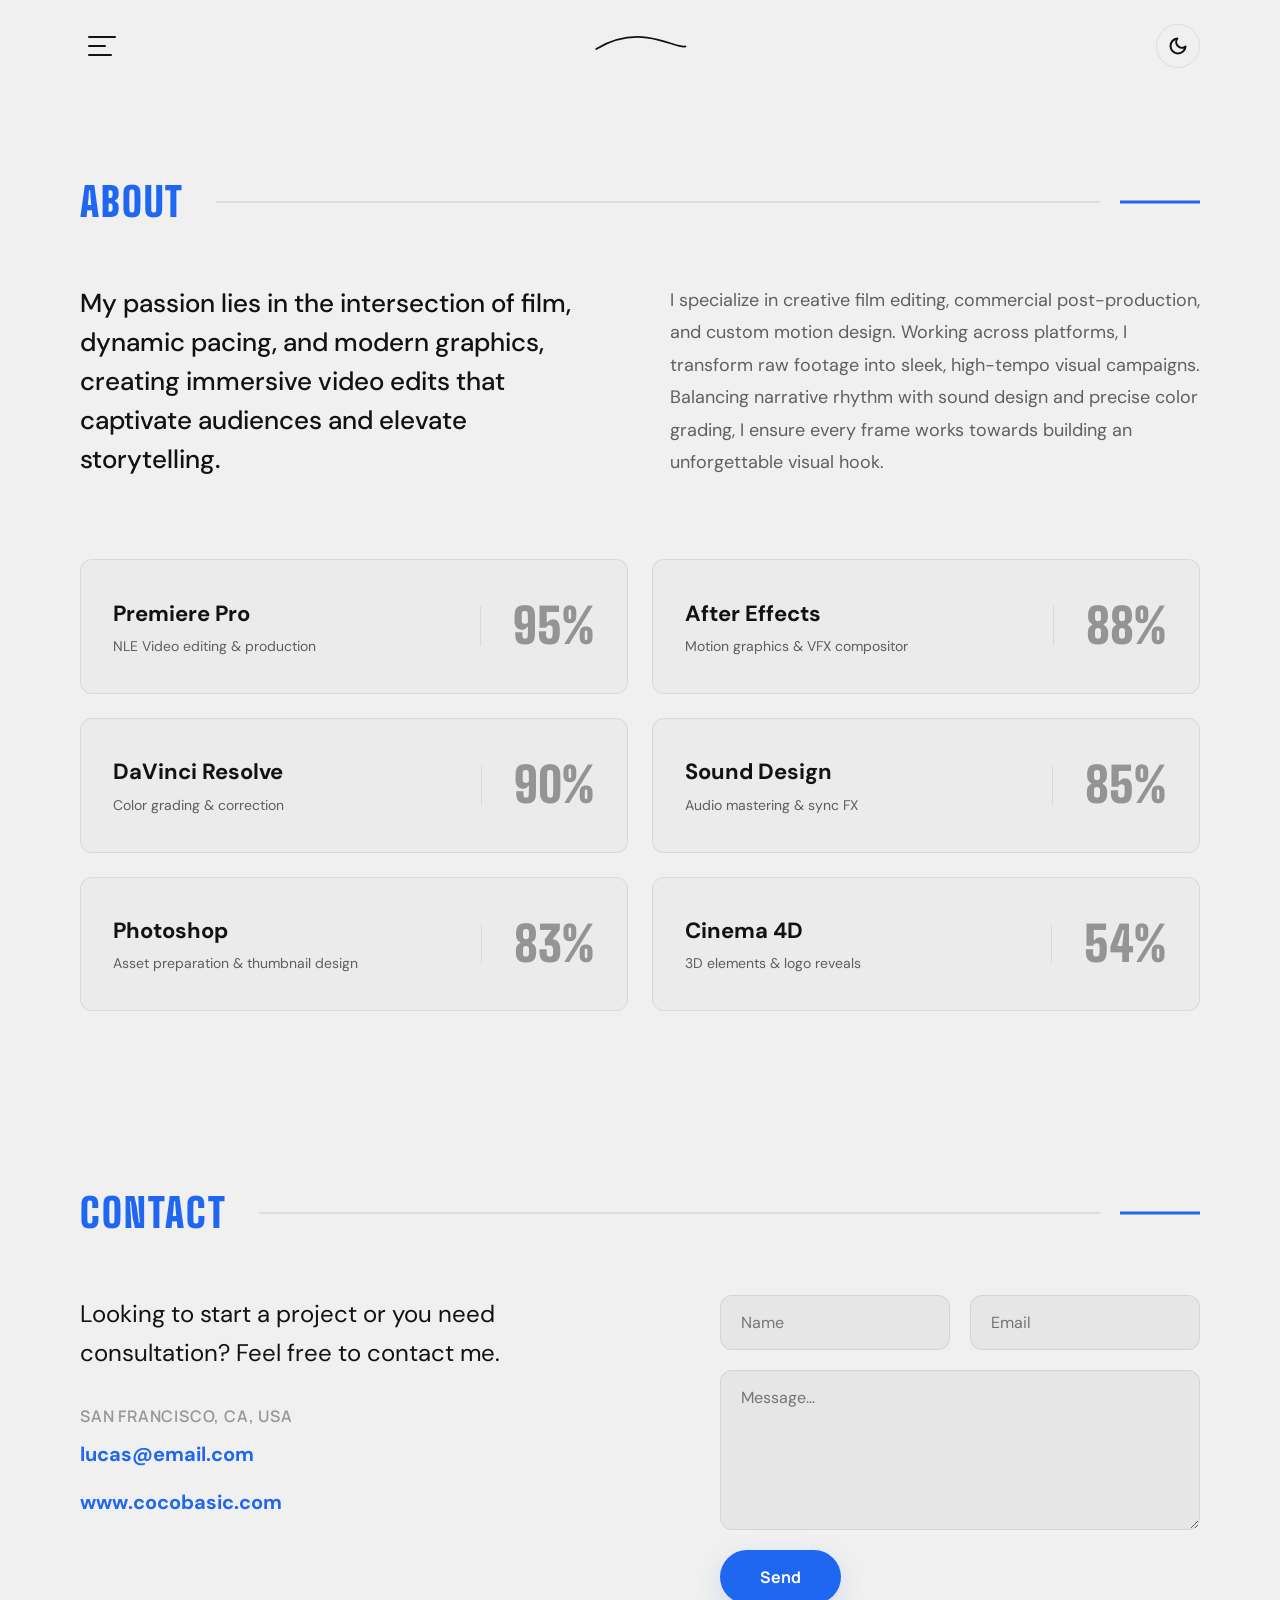
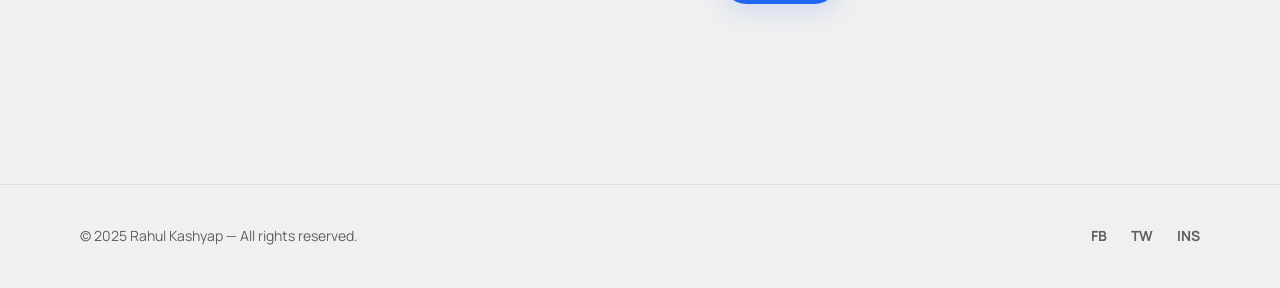
==== commit b18bc19a: "first commit" ====
--- a/about.html
+++ b/about.html
@@ -1,790 +1,227 @@
-﻿<!DOCTYPE html>
-<html class="no-js" lang="en">
-
+<!DOCTYPE html>
+<html lang="en">
 <head>
-   <meta charset="utf-8">
-   <meta http-equiv="x-ua-compatible" content="ie=edge">
-   <meta name="viewport" content="width=device-width, initial-scale=1">
-   <meta name="description" content="">
-
-   <!-- Site Title -->
-   <title>About - Gerold - Personal Portfolio HTML5 Template</title>
-
-   <!-- Place favicon.ico in the root directory -->
-   <link rel="apple-touch-icon" href="assets/img/favicon.png">
-   <link rel="shortcut icon" type="image/png" href="assets/img/favicon.png">
-
-   <!-- CSS here -->
-   <link rel="stylesheet" href="assets/css/animate.min.css">
-   <link rel="stylesheet" href="assets/css/bootstrap.min.css">
-   <link rel="stylesheet" href="assets/css/font-awesome-pro.min.css">
-   <link rel="stylesheet" href="assets/css/flaticon_gerold.css">
-   <link rel="stylesheet" href="assets/css/nice-select.css">
-   <link rel="stylesheet" href="assets/css/backToTop.css">
-   <link rel="stylesheet" href="assets/css/owl.carousel.min.css">
-   <link rel="stylesheet" href="assets/css/swiper.min.css">
-   <link rel="stylesheet" href="assets/css/odometer-theme-default.css">
-   <link rel="stylesheet" href="assets/css/magnific-popup.css">
-   <link rel="stylesheet" href="assets/css/main.css">
-   <link rel="stylesheet" href="assets/css/main-2.css">
-   <link rel="stylesheet" href="assets/css/main-3.css">
-   <link rel="stylesheet" href="assets/css/light-mode.css">
-   <link rel="stylesheet" href="assets/css/meanmenu.css">
-   <link rel="stylesheet" href="assets/css/responsive.css">
-   <link rel="stylesheet" href="assets/css/responsive-2.css">
-   <link rel="stylesheet" href="assets/css/responsive-3.css">
+    <meta charset="utf-8">
+    <meta name="viewport" content="width=device-width, initial-scale=1">
+    <title>About Rahul Kashyap — Professional Video Editor & Motion Designer</title>
+    <meta name="description" content="Learn more about Rahul Kashyap, his professional video editing skills, and motion design expertise.">
+    <!-- Google Fonts -->
+    <link rel="preconnect" href="https://fonts.googleapis.com">
+    <link rel="preconnect" href="https://fonts.gstatic.com" crossorigin>
+    <link href="https://fonts.googleapis.com/css2?family=Big+Shoulders+Display:wght@700;900&family=DM+Sans:ital,opsz,wght@0,9..40,100..1000;1,9..40,100..1000&family=Manrope:wght@500;600;700;800&display=swap" rel="stylesheet">
+    <link rel="stylesheet" href="styles.css">
 </head>
-
-<body class="absolute_header">
-   <!-- Preloader Area Start -->
-   <div class="preloader">
-      <svg viewbox="0 0 1000 1000" preserveaspectratio="none">
-         <path id="preloaderSvg" d="M0,1005S175,995,500,995s500,5,500,5V0H0Z"></path>
-      </svg>
-
-      <div class="preloader-heading">
-         <div class="load-text">
-            <span>L</span>
-            <span>o</span>
-            <span>a</span>
-            <span>d</span>
-            <span>i</span>
-            <span>n</span>
-            <span>g</span>
-         </div>
-      </div>
-   </div>
-   <!-- Preloader Area End -->
-
-   <!-- start: Back To Top -->
-   <div class="progress-wrap" id="scrollUp">
-      <svg class="progress-circle svg-content" width="100%" height="100%" viewbox="-1 -1 102 102">
-         <path d="M50,1 a49,49 0 0,1 0,98 a49,49 0 0,1 0,-98"></path>
-      </svg>
-   </div>
-   <!-- end: Back To Top -->
-
-   <!-- HEADER START -->
-   <header class="tj-header-area header-absolute">
-      <div class="container">
-         <div class="row">
-            <div class="col-12 d-flex flex-wrap align-items-center">
-               <div class="logo-box">
-                  <a href="index.html">
-                     <img src="assets/img/logo/logo.png" alt="">
-                  </a>
-               </div>
-
-               <!-- <div class="header-info-list d-none d-md-inline-block">
-                  <ul class="ul-reset">
-                     <li><a href="mailto:rajan@gmail.com">rajan@gmail.com</a></li>
-                  </ul>
-               </div> -->
-               <div class="header-menu" id="headerMenu">
-                  <nav>
-                     <ul>
-
-                        <li class="current-menu-ancestor"><a href="index.html">Home</a></li>
-                        <li><a href="about.html">About</a></li>
-                        <li><a href="services.html">Services</a></li>
-                        <li><a href="portfolio.html">Portfolios</a></li>
-                        <li><a href="contact.html">Contact</a></li>
-                     </ul>
-                  </nav>
-               </div>
-               <div class="mobile-menu d-lg-none"></div>
-               <div class="header-button">
-                  <a href="contact.html" class="btn tj-btn-primary">Hire me!</a>
-               </div>
-               <div class="menu-bar d-lg-none">
-                  <button>
-                     <span></span>
-                     <span></span>
-                     <span></span>
-                     <span></span>
-                  </button>
-               </div>
-            </div>
-         </div>
-      </div>
-   </header>
-   <header class="tj-header-area header-2 header-sticky sticky-out">
-      <div class="container">
-         <div class="row">
-            <div class="col-12 d-flex flex-wrap align-items-center">
-               <div class="logo-box">
-                  <a href="index.html">
-                     <img src="assets/img/logo/logo.png" alt="">
-                  </a>
-               </div>
-               <!-- <div class="header-info-list d-none d-md-inline-block">
-                  <ul class="ul-reset">
-                     <li><a href="mailto:rajan@gmail.com">rajan@gmail.com</a></li>
-                  </ul>
-               </div> -->
-               <div class="header-menu">
-                  <nav>
-                     <ul>
-                        <li class="current-menu-ancestor"><a href="index.html">Home</a></li>
-                        <li><a href="about.html">About</a></li>
-                        <li><a href="services.html">Services</a></li>
-                        <li><a href="portfolio.html">Portfolios</a></li>
-                        <li><a href="contact.html">Contact</a></li>
-                     </ul>
-                  </nav>
-               </div>
-               <div class="mobile-menu d-lg-none"></div>
-               <div class="header-button">
-                  <a href="contact.html" class="btn tj-btn-primary">Hire me!</a>
-               </div>
-               <div class="menu-bar d-lg-none">
-                  <button>
-                     <span></span>
-                     <span></span>
-                     <span></span>
-                     <span></span>
-                  </button>
-               </div>
-            </div>
-         </div>
-      </div>
-   </header>
-   <!-- HEADER END -->
-
-   <main class="site-content" id="content">
-
-      <!-- start: Works Area -->
-      <section class="works-section style-2" id="resume-section">
-         <div class="container">
-            <div class="row">
-               <div class="col-md-12">
-                  <div class="section-header text-center">
-                     <h2 class="section-title wow fadeInUp" data-wow-delay=".3s">My Resume</h2>
-                  </div>
-               </div>
-            </div>
-            <div class="row">
-               <div class="col-12">
-                  <div class="works-wrapper">
-                     <div class="works-content-item">
-                        <h3 class="title wow fadeInLeft" data-wow-delay=".3s">Education</h3>
-                        <div class="works-inner wow fadeInUp" data-wow-delay=".4s">
-
-                           <div class="works-item">
-                              <div class="works-icon">
-                                 <i class="flaticon-graduation-cap"></i>
-                              </div>
-                              <div class="works-content">
-                                 <span class="number">2024 - Present</span>
-                                 <h5 class="title">Master In computer Applications</h5>
-                                 <span class="sub-title">Ignuo</span>
-                              </div>
-                           </div>
-                           <div class="works-item">
-                              <div class="works-icon">
-                                 <i class="flaticon-graduation-cap"></i>
-                              </div>
-                              <div class="works-content">
-                                 <span class="number">2020 - 2021</span>
-                                 <h5 class="title">Web Development Course</h5>
-                                 <span class="sub-title">WCSC, Sun foundation</span>
-                              </div>
-                           </div>
-                           <div class="works-item">
-                              <div class="works-icon">
-                                 <i class="flaticon-graduation-cap"></i>
-                              </div>
-                              <div class="works-content">
-                                 <span class="number">2019 - 2020</span>
-                                 <h5 class="title">PGDCA Course</h5>
-                                 <span class="sub-title">Softzone Computer Education</span>
-                              </div>
-                           </div>
-                        </div>
-                     </div>
-                     <div class="works-content-item">
-                        <h3 class="title wow fadeInRight" data-wow-delay=".3s">Work Experience</h3>
-                        <div class="works-inner wow fadeInUp" data-wow-delay=".4s">
-                           <div class="works-item">
-                              <div class="works-icon">
-                                 <i class="flaticon-suitcase"></i>
-                              </div>
-                              <div class="works-content">
-                                 <span class="number">2023 - Present</span>
-                                 <h5 class="title">WOW Events</h5>
-                                 <span class="sub-title">New Delhi, India</span>
-                              </div>
-                           </div>
-                           <div class="works-item">
-                              <div class="works-icon">
-                                 <i class="flaticon-suitcase"></i>
-                              </div>
-                              <div class="works-content">
-                                 <span class="number">2022 - Present</span>
-                                 <h5 class="title">Full Stack Web Developer</h5>
-                                 <span class="sub-title">Fiverr, India</span>
-                              </div>
-                           </div>
-                           <div class="works-item">
-                              <div class="works-icon">
-                                 <i class="flaticon-suitcase"></i>
-                              </div>
-                              <div class="works-content">
-                                 <span class="number">2022 - 2023</span>
-                                 <h5 class="title">Full-stack Web Developer</h5>
-                                 <span class="sub-title">South Delhi, India</span>
-                              </div>
-                           </div>
-                        </div>
-                     </div>
-                  </div>
-               </div>
-            </div>
-         </div>
-      </section>
-      <!-- end: Works Area -->
-
-      <!-- SKILLS SECTION START -->
-      <section class="skills-section" id="skills-section">
-         <div class="container">
-            <div class="row">
-               <div class="col-md-12">
-                  <div class="section-header text-center">
-                     <h2 class="section-title wow fadeInUp" data-wow-delay=".3s">My Skills</h2>
-                     <p class="wow fadeInUp" data-wow-delay=".4s">
-                        Skilled web developer proficient in creating dynamic, user-friendly websites with a focus on
-                        front-end and back-end development, responsive design, and modern web technologies.
-                     </p>
-                  </div>
-               </div>
-            </div>
-
-            <div class="row">
-               <div class="col-md-12">
-                  <div class="skills-widget d-flex flex-wrap justify-content-center align-items-center">
-                     <div class="skill-item wow fadeInUp" data-wow-delay=".3s">
-                        <div class="skill-inner">
-                           <div class="icon-box">
-                              <img src="assets/img/icons/html.svg" alt="">
-                           </div>
-                           <div class="number">100%</div>
-                        </div>
-                        <p>HTML</p>
-                     </div>
-                     <div class="skill-item wow fadeInUp" data-wow-delay=".4s">
-                        <div class="skill-inner">
-                           <div class="icon-box">
-                              <img src="assets/img/icons/css.svg" alt="">
-                           </div>
-                           <div class="number">100%</div>
-                        </div>
-                        <p>CSS</p>
-                     </div>
-                     <div class="skill-item wow fadeInUp" data-wow-delay=".5s">
-                        <div class="skill-inner">
-                           <div class="icon-box">
-                              <img src="assets/img/icons/javascript.svg" alt="">
-                           </div>
-                           <div class="number">85%</div>
-                        </div>
-                        <p>JavaScript</p>
-                     </div>
-                     <div class="skill-item wow fadeInUp" data-wow-delay=".5s">
-                        <div class="skill-inner">
-                           <div class="icon-box">
-                              <img src="assets/img/icons/bootstrap.svg" alt="">
-                           </div>
-                           <div class="number">100%</div>
-                        </div>
-                        <p>Bootstrap</p>
-                     </div>
-                     <div class="skill-item wow fadeInUp" data-wow-delay=".5s">
-                        <div class="skill-inner">
-                           <div class="icon-box">
-                              <img src="assets/img/icons/php.svg" alt="">
-                           </div>
-                           <div class="number">100%</div>
-                        </div>
-                        <p>PHP</p>
-                     </div>
-                     <div class="skill-item wow fadeInUp" data-wow-delay=".5s">
-                        <div class="skill-inner">
-                           <div class="icon-box">
-                              <img src="assets/img/icons/mysql.svg" alt="">
-                           </div>
-                           <div class="number">80%</div>
-                        </div>
-                        <p>MySQL</p>
-                     </div>
-                     <div class="skill-item wow fadeInUp" data-wow-delay=".5s">
-                        <div class="skill-inner">
-                           <div class="icon-box">
-                              <img src="assets/img/icons/laravel.svg" alt="">
-                           </div>
-                           <div class="number">85%</div>
-                        </div>
-                        <p>Laravel</p>
-                     </div>
-                     <div class="skill-item wow fadeInUp" data-wow-delay=".6s">
-                        <div class="skill-inner">
-                           <div class="icon-box">
-                              <img src="assets/img/icons/wp.svg" alt="">
-                           </div>
-                           <div class="number">78%</div>
-                        </div>
-                        <p>WordPess</p>
-                     </div>
-                  </div>
-               </div>
-            </div>
-         </div>
-      </section>
-      <!-- SKILLS SECTION END -->
-
-      <!-- start: Counter Area -->
-      <section class="counter-section">
-         <div class="container">
-            <div class="row">
-               <div class="col-12">
-                  <div class="funfact-area">
-                     <div class="row">
-                        <div class="col-6 col-lg-3">
-                           <div
-                              class="funfact-item d-flex flex-column flex-sm-row flex-wrap align-items-center wow fadeInUp"
-                              data-wow-delay=".3s">
-                              <div class="number"><span class="odometer" data-count="5">0</span>+</div>
-                              <div class="text">Years of <br>Experience</div>
-                           </div>
-                        </div>
-                        <div class="col-6 col-lg-3">
-                           <div
-                              class="funfact-item d-flex flex-column flex-sm-row flex-wrap align-items-center wow fadeInUp"
-                              data-wow-delay=".4s">
-                              <div class="number"><span class="odometer" data-count="50">0</span>+</div>
-                              <div class="text">Project <br>Completed</div>
-                           </div>
-                        </div>
-                        <div class="col-6 col-lg-3">
-                           <div
-                              class="funfact-item d-flex flex-column flex-sm-row flex-wrap align-items-center wow fadeInUp"
-                              data-wow-delay=".5s">
-                              <div class="number"><span class="odometer" data-count="65">0</span>+</div>
-                              <div class="text">Happy <br>Clients</div>
-                           </div>
-                        </div>
-                        <div class="col-6 col-lg-3">
-                           <div
-                              class="funfact-item d-flex flex-column flex-sm-row flex-wrap align-items-center wow fadeInUp"
-                              data-wow-delay=".6s">
-                              <div class="number"><span class="odometer" data-count="5">0</span>+</div>
-                              <div class="text">Years of <br>Experience</div>
-                           </div>
-                        </div>
-                     </div>
-                  </div>
-               </div>
-            </div>
-         </div>
-      </section>
-      <!-- end: Counter Area -->
-
-      <!-- start: Testimonial Area -->
-      <section class="testimonial-section style-3">
-         <div class="container">
-            <div class="row">
-               <div class="col-12">
-                  <div class="testimonials-widget">
-                     <div class="owl-carousel testimonial-carousel">
-                        <div class="testimonial-item wow fadeInUp" data-wow-delay=".3s">
-                           <div class="logo-box">
-                              <img src="https://freepnglogo.com/images/all_img/1706198221fiverr-logo-png.png" alt="">
-                           </div>
-                           <div class="icon-box">
-                              <svg width="22" height="22" viewbox="0 0 22 22" fill="none"
-                                 xmlns="http://www.w3.org/2000/svg">
-                                 <path
-                                    d="M0.105431 2.18998C0.0301532 0.988687 1.02531 -0.00647222 2.2266 0.0688056L19.4961 1.15097C21.2148 1.25867 22.0029 3.34358 20.7852 4.56127L4.5979 20.7486C3.3802 21.9663 1.2953 21.1781 1.1876 19.4594L0.105431 2.18998Z"
-                                    fill="url(#paint0_linear_263_588)"></path>
-                                 <defs>
-                                    <lineargradient id="paint0_linear_263_588" x1="-0.0363755" y1="-0.0729998"
-                                       x2="35.3333" y2="-0.0729991" gradientunits="userSpaceOnUse">
-                                       <stop offset="1" stop-color="var(--tj-theme-primary)"></stop>
-                                       <stop offset="1" stop-color="#140C1C" stop-opacity="0"></stop>
-                                    </lineargradient>
-                                 </defs>
-                              </svg>
-                              <svg width="22" height="22" viewbox="0 0 22 22" fill="none"
-                                 xmlns="http://www.w3.org/2000/svg">
-                                 <path
-                                    d="M0.105431 2.18998C0.0301532 0.988687 1.02531 -0.00647222 2.2266 0.0688056L19.4961 1.15097C21.2148 1.25867 22.0029 3.34358 20.7852 4.56127L4.5979 20.7486C3.3802 21.9663 1.2953 21.1781 1.1876 19.4594L0.105431 2.18998Z"
-                                    fill="url(#paint1_linear_263_589)"></path>
-                                 <defs>
-                                    <lineargradient id="paint1_linear_263_589" x1="-0.0363755" y1="-0.0729998"
-                                       x2="35.3333" y2="-0.0729991" gradientunits="userSpaceOnUse">
-                                       <stop offset="1" stop-color="var(--tj-theme-primary)"></stop>
-                                       <stop offset="1" stop-color="#140C1C" stop-opacity="0"></stop>
-                                    </lineargradient>
-                                 </defs>
-                              </svg>
-                           </div>
-                           <p class="quote">
-                              I hired Rajan for a web development project, and I'm thoroughly impressed with his work.
-                              Rajan is a talented developer who not only delivered a high-quality website but also
-                              provided valuable insights and suggestions to enhance the project. </p>
-                           <div class="testimonial-feature-item">
-                              <div class="auother-images">
-                                 <img src="https://webkye.in/assets/img/review/942smit.png" alt="Images">
-                              </div>
-                              <div class="feature-content">
-                                 <h4 class="name">Smith Bhanderi</h4>
-                                 <span class="designation">Software Developer</span>
-                              </div>
-                           </div>
-                        </div>
-                        <div class="testimonial-item wow fadeInUp" data-wow-delay=".4s">
-                           <div class="logo-box">
-                              <img src="https://freepnglogo.com/images/all_img/1706198221fiverr-logo-png.png" alt="">
-                           </div>
-                           <div class="icon-box">
-                              <svg width="22" height="22" viewbox="0 0 22 22" fill="none"
-                                 xmlns="http://www.w3.org/2000/svg">
-                                 <path
-                                    d="M0.105431 2.18998C0.0301532 0.988687 1.02531 -0.00647222 2.2266 0.0688056L19.4961 1.15097C21.2148 1.25867 22.0029 3.34358 20.7852 4.56127L4.5979 20.7486C3.3802 21.9663 1.2953 21.1781 1.1876 19.4594L0.105431 2.18998Z"
-                                    fill="url(#paint2_linear_263_511)"></path>
-                                 <defs>
-                                    <lineargradient id="paint2_linear_263_511" x1="-0.0363755" y1="-0.0729998"
-                                       x2="35.3333" y2="-0.0729991" gradientunits="userSpaceOnUse">
-                                       <stop offset="1" stop-color="var(--tj-theme-primary)"></stop>
-                                       <stop offset="1" stop-color="#140C1C" stop-opacity="0"></stop>
-                                    </lineargradient>
-                                 </defs>
-                              </svg>
-                              <svg width="22" height="22" viewbox="0 0 22 22" fill="none"
-                                 xmlns="http://www.w3.org/2000/svg">
-                                 <path
-                                    d="M0.105431 2.18998C0.0301532 0.988687 1.02531 -0.00647222 2.2266 0.0688056L19.4961 1.15097C21.2148 1.25867 22.0029 3.34358 20.7852 4.56127L4.5979 20.7486C3.3802 21.9663 1.2953 21.1781 1.1876 19.4594L0.105431 2.18998Z"
-                                    fill="url(#paint3_linear_263_510)"></path>
-                                 <defs>
-                                    <lineargradient id="paint3_linear_263_510" x1="-0.0363755" y1="-0.0729998"
-                                       x2="35.3333" y2="-0.0729991" gradientunits="userSpaceOnUse">
-                                       <stop offset="1" stop-color="var(--tj-theme-primary)"></stop>
-                                       <stop offset="1" stop-color="#140C1C" stop-opacity="0"></stop>
-                                    </lineargradient>
-                                 </defs>
-                              </svg>
-                           </div>
-                           <p class="quote">
-                              Rajan went above and beyond when it came to my web development project. He wasn't just
-                              quick to respond to my questions, but he also proactively offered solutions and helped
-                              with other aspects I hadn't anticipated. I give him 5 stars! </p>
-                           <div class="testimonial-feature-item">
-                              <div class="auother-images">
-                                 <img src="https://webkye.in/assets/img/review/17231client-1.png" alt="Images">
-                              </div>
-                              <div class="feature-content">
-                                 <h4 class="name">Teonta Pegues</h4>
-                                 <span class="designation">Senior Software Dev</span>
-                              </div>
-                           </div>
-                        </div>
-                        <div class="testimonial-item wow fadeInUp" data-wow-delay=".5s">
-                           <div class="logo-box">
-                              <img src="https://freepnglogo.com/images/all_img/1706198221fiverr-logo-png.png" alt="">
-                           </div>
-                           <div class="icon-box">
-                              <svg width="22" height="22" viewbox="0 0 22 22" fill="none"
-                                 xmlns="http://www.w3.org/2000/svg">
-                                 <path
-                                    d="M0.105431 2.18998C0.0301532 0.988687 1.02531 -0.00647222 2.2266 0.0688056L19.4961 1.15097C21.2148 1.25867 22.0029 3.34358 20.7852 4.56127L4.5979 20.7486C3.3802 21.9663 1.2953 21.1781 1.1876 19.4594L0.105431 2.18998Z"
-                                    fill="url(#paint4_linear_263_512)"></path>
-                                 <defs>
-                                    <lineargradient id="paint4_linear_263_512" x1="-0.0363755" y1="-0.0729998"
-                                       x2="35.3333" y2="-0.0729991" gradientunits="userSpaceOnUse">
-                                       <stop offset="1" stop-color="var(--tj-theme-primary)"></stop>
-                                       <stop offset="1" stop-color="#140C1C" stop-opacity="0"></stop>
-                                    </lineargradient>
-                                 </defs>
-                              </svg>
-                              <svg width="22" height="22" viewbox="0 0 22 22" fill="none"
-                                 xmlns="http://www.w3.org/2000/svg">
-                                 <path
-                                    d="M0.105431 2.18998C0.0301532 0.988687 1.02531 -0.00647222 2.2266 0.0688056L19.4961 1.15097C21.2148 1.25867 22.0029 3.34358 20.7852 4.56127L4.5979 20.7486C3.3802 21.9663 1.2953 21.1781 1.1876 19.4594L0.105431 2.18998Z"
-                                    fill="url(#paint5_linear_263_513)"></path>
-                                 <defs>
-                                    <lineargradient id="paint5_linear_263_513" x1="-0.0363755" y1="-0.0729998"
-                                       x2="35.3333" y2="-0.0729991" gradientunits="userSpaceOnUse">
-                                       <stop offset="1" stop-color="var(--tj-theme-primary)"></stop>
-                                       <stop offset="1" stop-color="#140C1C" stop-opacity="0"></stop>
-                                    </lineargradient>
-                                 </defs>
-                              </svg>
-                           </div>
-                           <p class="quote">
-                              The experience was good working with Rajan & he is very cooperative and good in
-                              term of work. I can say he is truthful person. overall experience was good working with
-                              rajan. looking forward for more projects </p>
-                           <div class="testimonial-feature-item">
-                              <div class="auother-images">
-                                 <img src="https://webkye.in/assets/img/review/442260client-3.png" alt="Images">
-                              </div>
-                              <div class="feature-content">
-                                 <h4 class="name">Ravi Gupta</h4>
-                                 <span class="designation">Sales</span>
-                              </div>
-                           </div>
-                        </div>
-                        <div class="testimonial-item wow fadeInUp" data-wow-delay=".6s">
-                           <div class="logo-box">
-                              <img src="https://freepnglogo.com/images/all_img/1706198221fiverr-logo-png.png" alt="">
-                           </div>
-                           <div class="icon-box">
-                              <svg width="22" height="22" viewbox="0 0 22 22" fill="none"
-                                 xmlns="http://www.w3.org/2000/svg">
-                                 <path
-                                    d="M0.105431 2.18998C0.0301532 0.988687 1.02531 -0.00647222 2.2266 0.0688056L19.4961 1.15097C21.2148 1.25867 22.0029 3.34358 20.7852 4.56127L4.5979 20.7486C3.3802 21.9663 1.2953 21.1781 1.1876 19.4594L0.105431 2.18998Z"
-                                    fill="url(#paint6_linear_263_514)"></path>
-                                 <defs>
-                                    <lineargradient id="paint6_linear_263_514" x1="-0.0363755" y1="-0.0729998"
-                                       x2="35.3333" y2="-0.0729991" gradientunits="userSpaceOnUse">
-                                       <stop offset="1" stop-color="var(--tj-theme-primary)"></stop>
-                                       <stop offset="1" stop-color="#140C1C" stop-opacity="0"></stop>
-                                    </lineargradient>
-                                 </defs>
-                              </svg>
-                              <svg width="22" height="22" viewbox="0 0 22 22" fill="none"
-                                 xmlns="http://www.w3.org/2000/svg">
-                                 <path
-                                    d="M0.105431 2.18998C0.0301532 0.988687 1.02531 -0.00647222 2.2266 0.0688056L19.4961 1.15097C21.2148 1.25867 22.0029 3.34358 20.7852 4.56127L4.5979 20.7486C3.3802 21.9663 1.2953 21.1781 1.1876 19.4594L0.105431 2.18998Z"
-                                    fill="url(#paint7_linear_263_515)"></path>
-                                 <defs>
-                                    <lineargradient id="paint7_linear_263_515" x1="-0.0363755" y1="-0.0729998"
-                                       x2="35.3333" y2="-0.0729991" gradientunits="userSpaceOnUse">
-                                       <stop offset="1" stop-color="var(--tj-theme-primary)"></stop>
-                                       <stop offset="1" stop-color="#140C1C" stop-opacity="0"></stop>
-                                    </lineargradient>
-                                 </defs>
-                              </svg>
-                           </div>
-                           <p class="quote">
-                              They did a wonderful job once again and delivered even faster than expected. It's my
-                              second time working with them, and I'm extremely satisfied! </p>
-                           <div class="testimonial-feature-item">
-                              <div class="auother-images">
-                                 <img src="https://webkye.in/assets/img/review/767466client-2.png" alt="Images">
-                              </div>
-                              <div class="feature-content">
-                                 <h4 class="name">Davis Tran</h4>
-                                 <span class="designation">Software Dev</span>
-                              </div>
-                           </div>
-                        </div>
-                        <div class="testimonial-item wow fadeInUp" data-wow-delay=".7s">
-                           <div class="logo-box">
-                              <img src="https://freepnglogo.com/images/all_img/1706198221fiverr-logo-png.png" alt="">
-                           </div>
-                           <div class="icon-box">
-                              <svg width="22" height="22" viewbox="0 0 22 22" fill="none"
-                                 xmlns="http://www.w3.org/2000/svg">
-                                 <path
-                                    d="M0.105431 2.18998C0.0301532 0.988687 1.02531 -0.00647222 2.2266 0.0688056L19.4961 1.15097C21.2148 1.25867 22.0029 3.34358 20.7852 4.56127L4.5979 20.7486C3.3802 21.9663 1.2953 21.1781 1.1876 19.4594L0.105431 2.18998Z"
-                                    fill="url(#paint8_linear_263_512)"></path>
-                                 <defs>
-                                    <lineargradient id="paint8_linear_263_512" x1="-0.0363755" y1="-0.0729998"
-                                       x2="35.3333" y2="-0.0729991" gradientunits="userSpaceOnUse">
-                                       <stop offset="1" stop-color="var(--tj-theme-primary)"></stop>
-                                       <stop offset="1" stop-color="#140C1C" stop-opacity="0"></stop>
-                                    </lineargradient>
-                                 </defs>
-                              </svg>
-                              <svg width="22" height="22" viewbox="0 0 22 22" fill="none"
-                                 xmlns="http://www.w3.org/2000/svg">
-                                 <path
-                                    d="M0.105431 2.18998C0.0301532 0.988687 1.02531 -0.00647222 2.2266 0.0688056L19.4961 1.15097C21.2148 1.25867 22.0029 3.34358 20.7852 4.56127L4.5979 20.7486C3.3802 21.9663 1.2953 21.1781 1.1876 19.4594L0.105431 2.18998Z"
-                                    fill="url(#paint9_linear_263_513)"></path>
-                                 <defs>
-                                    <lineargradient id="paint9_linear_263_513" x1="-0.0363755" y1="-0.0729998"
-                                       x2="35.3333" y2="-0.0729991" gradientunits="userSpaceOnUse">
-                                       <stop offset="1" stop-color="var(--tj-theme-primary)"></stop>
-                                       <stop offset="1" stop-color="#140C1C" stop-opacity="0"></stop>
-                                    </lineargradient>
-                                 </defs>
-                              </svg>
-                           </div>
-                           <p class="quote">
-                              Rajan is a user-friendly website developer for designers. Great for showcasing
-                              portfolios with beautiful visuals and mobile responsiveness. Recommend for easy &amp;
-                              professional online presence. </p>
-                           <div class="testimonial-feature-item">
-                              <div class="auother-images">
-                                 <img src="https://webkye.in/assets/img/review/4493081516554180440.jpeg" alt="Images">
-                              </div>
-                              <div class="feature-content">
-                                 <h4 class="name">Marco Capra </h4>
-                                 <span class="designation">Yatch Designer</span>
-                              </div>
-                           </div>
-                        </div>
-                     </div>
-                  </div>
-               </div>
-            </div>
-         </div>
-      </section>
-      <!-- end: Testimonial Area -->
-
-      <!-- start: Text Area -->
-      <section class="text-section">
-         <div class="container">
-            <div class="row">
-               <div class="col-12">
-                  <div class="section-header">
-                     <div class="heading-left">
-                        <p class="wow fadeInUp" data-wow-delay=".3s">Want to start a project?</p>
-                        <h2 id="anim" class="section-title wow fadeInUp" data-wow-delay=".4s">Let’s have a chat</h2>
-                     </div>
-                     <div class="chat-mail wow fadeInRight" data-wow-delay=".5s">
-                        <a class="link" href="mailto:rajansharma.webdeveloper@gmail.com">Let's Start <i
-                              class="fa-light fa-arrow-right"></i></a>
-                     </div>
-                  </div>
-               </div>
-            </div>
-         </div>
-      </section>
-      <!-- end: Text Area -->
-
-      <!-- CONTACT SECTION START -->
-      <section class="contact-section" id="contact-section">
-         <div class="container">
-            <div class="row">
-               <div class="col-lg-6 col-md-7 order-2 order-md-1">
-                  <div class="contact-form-box wow fadeInLeft" data-wow-delay=".3s">
-                     <div class="section-header">
-                        <h2 class="section-title">Let’s work together!</h2>
-                        <p>I design and code beautifully simple things and i love what i do. Just simple like that!</p>
-                     </div>
-
-                     <div class="tj-contact-form">
-                        <form id="contact-form">
-                           <div class="row gx-3">
-                              <div class="col-sm-6">
-                                 <div class="form_group">
-                                    <input type="text" name="conName" id="conName" placeholder="First name"
-                                       autocomplete="off">
-                                 </div>
-                              </div>
-                              <div class="col-sm-6">
-                                 <div class="form_group">
-                                    <input type="text" name="conLName" id="conLName" placeholder="Last name"
-                                       autocomplete="off">
-                                 </div>
-                              </div>
-                              <div class="col-sm-6">
-                                 <div class="form_group">
-                                    <input type="email" name="conEmail" id="conEmail" placeholder="Email address"
-                                       autocomplete="off">
-                                 </div>
-                              </div>
-                              <div class="col-sm-6">
-                                 <div class="form_group">
-                                    <input type="tel" name="conPhone" id="conPhone" placeholder="Phone number"
-                                       autocomplete="off">
-                                 </div>
-                              </div>
-                              <div class="col-12">
-                                 <div class="form_group">
-                                    <textarea name="conMessage" id="conMessage" placeholder="Message"></textarea>
-                                 </div>
-                              </div>
-                              <div class="col-12">
-                                 <div class="form_btn">
-                                    <button type="submit" class="btn tj-btn-primary">Send Message</button>
-                                 </div>
-                              </div>
-                           </div>
-                        </form>
-                     </div>
-                  </div>
-               </div>
-
-               <div class="col-lg-5 offset-lg-1 col-md-5 d-flex flex-wrap align-items-center order-1 order-md-2">
-                  <div class="contact-info-list">
-                     <ul class="ul-reset">
-                        <li class="d-flex flex-wrap align-items-center position-relative wow fadeInRight"
-                           data-wow-delay=".4s">
-                           <div class="icon-box">
-                              <i class="flaticon-phone-call"></i>
-                           </div>
-                           <div class="text-box">
-                              <p>Phone</p>
-                              <a href="tel:+918468027626">+91 8468027626</a>
-                           </div>
-                        </li>
-                        <li class="d-flex flex-wrap align-items-center position-relative wow fadeInRight"
-                           data-wow-delay=".5s">
-                           <div class="icon-box">
-                              <i class="flaticon-mail-inbox-app"></i>
-                           </div>
-                           <div class="text-box">
-                              <p>Email</p>
-                              <a href="mailto:rajansharma.webdeveloper@gmail.com">rajansharma.webdeveloper@gmail.com</a>
-                           </div>
-                        </li>
-                        <li class="d-flex flex-wrap align-items-center position-relative wow fadeInRight"
-                           data-wow-delay=".6s">
-                           <div class="icon-box">
-                              <i class="flaticon-location"></i>
-                           </div>
-                           <div class="text-box">
-                              <p>Address</p>
-                              <a href="#">New Delhi, India</a>
-                           </div>
-                        </li>
-                     </ul>
-                  </div>
-               </div>
-            </div>
-         </div>
-      </section>
-      <!-- CONTACT SECTION END -->
-   </main>
-
-   <!-- FOOTER AREA START -->
-   <footer class="py-3 footer-area">
-      <div class="container">
-         <div class="row">
-            <div class="col-md-12 text-center">
-
-               <div class="copy-text">
-                  <p class="fw-bold">&copy; 2024 All rights reserved by <a href="#" target="_blank">Rajan Sharma</a>
-                  </p>
-               </div>
-            </div>
-         </div>
-      </div>
-   </footer>
-   <!-- FOOTER AREA END -->
-
-   <!-- JS here -->
-   <script src="assets/js/jquery.min.js"></script>
-   <script src="assets/js/bootstrap.bundle.min.js"></script>
-   <script src="assets/js/nice-select.min.js"></script>
-   <script src="assets/js/backToTop.js"></script>
-   <script src="assets/js/appear.min.js"></script>
-   <script src="assets/js/wow.min.js"></script>
-   <script src="assets/js/gsap.min.js"></script>
-   <script src="assets/js/ScrollTrigger.min.js"></script>
-   <script src="assets/js/lenis.min.js"></script>
-   <script src="assets/js/lightcase.js"></script>
-   <script src="assets/js/owl.carousel.min.js"></script>
-   <script src="assets/js/swiper.min.js"></script>
-   <script src="assets/js/imagesloaded-pkgd.js"></script>
-   <script src="assets/js/isotope.pkgd.min.js"></script>
-   <script src="assets/js/odometer.min.js"></script>
-   <script src="assets/js/magnific-popup.js"></script>
-   <script src="assets/js/validate.min.js"></script>
-   <script src="assets/js/meanmenu.js"></script>
-   <script src="assets/js/main.js"></script>
+<body>
+    <!-- Header -->
+    <header class="site-header">
+        <div class="container header-inner">
+            <button id="menuBtn" class="hamburger" aria-label="Open menu" aria-expanded="false">
+                <span></span>
+                <span></span>
+                <span></span>
+            </button>
+
+            <div class="center-signature" aria-hidden="true">
+                <!-- Sleek signature SVG / Logo -->
+                <svg width="120" height="32" viewBox="0 0 120 32" fill="none" xmlns="http://www.w3.org/2000/svg">
+                    <path d="M10 24C25 15 45 8 68 11C91 14 105 23 112 21" stroke="currentColor" stroke-width="2" stroke-linecap="round" stroke-linejoin="round" />
+                </svg>
+            </div>
+
+            <div class="controls">
+                <button id="themeToggle" class="theme-toggle" aria-label="Toggle dark mode" aria-live="polite">
+                    <!-- Sun Icon -->
+                    <svg class="sun-icon" viewBox="0 0 24 24" fill="none" stroke="currentColor" stroke-width="2.5" stroke-linecap="round" stroke-linejoin="round">
+                        <circle cx="12" cy="12" r="5"></circle>
+                        <line x1="12" y1="1" x2="12" y2="3"></line>
+                        <line x1="12" y1="21" x2="12" y2="23"></line>
+                        <line x1="4.22" y1="4.22" x2="5.64" y2="5.64"></line>
+                        <line x1="18.36" y1="18.36" x2="19.78" y2="19.78"></line>
+                        <line x1="1" y1="12" x2="3" y2="12"></line>
+                        <line x1="21" y1="12" x2="23" y2="12"></line>
+                        <line x1="4.22" y1="19.22" x2="5.64" y2="17.78"></line>
+                        <line x1="18.36" y1="5.64" x2="19.78" y2="4.22"></line>
+                    </svg>
+                    <!-- Moon Icon -->
+                    <svg class="moon-icon" viewBox="0 0 24 24" fill="none" stroke="currentColor" stroke-width="2.5" stroke-linecap="round" stroke-linejoin="round">
+                        <path d="M21 12.79A9 9 0 1 1 11.21 3 7 7 0 0 0 21 12.79z"></path>
+                    </svg>
+                </button>
+            </div>
+        </div>
+    </header>
+
+    <!-- Menu Overlay -->
+    <div id="menuOverlay" class="menu-overlay" aria-hidden="true">
+        <div class="menu-left">
+            <button id="closeBtn" class="close-square" aria-label="Close menu">
+                <span class="close-x">&times;</span>
+            </button>
+
+            <nav class="main-nav" aria-label="Main navigation">
+                <a class="nav-link" href="index.html">HOME</a>
+                <a class="nav-link active" href="about.html">ABOUT</a>
+                <a class="nav-link" href="projects.html">PROJECTS</a>
+                <a class="nav-link" href="experience.html">EXPERIENCE</a>
+                <a class="nav-link" href="education.html">EDUCATION</a>
+                <a class="nav-link" href="writing.html">WRITING</a>
+                <a class="nav-link" href="contact.html">CONTACT</a>
+            </nav>
+
+            <div class="menu-socials">
+                <a href="#" target="_blank" rel="noopener">FB</a>
+                <a href="#" target="_blank" rel="noopener">TW</a>
+                <a href="#" target="_blank" rel="noopener">INS</a>
+            </div>
+        </div>
+        <div class="menu-backdrop" tabindex="-1" aria-hidden="true"></div>
+    </div>
+
+    <!-- Main Content -->
+    <main style="padding-top: 100px;">
+        <!-- About Section -->
+        <section id="about" class="about-section container" aria-labelledby="about-title">
+            <div class="about-header active">
+                <h2 id="about-title" class="about-title">ABOUT</h2>
+                <div class="about-line">
+                    <div class="line-base"></div>
+                    <div class="line-progress" aria-hidden="true"></div>
+                    <div class="line-arrow" aria-hidden="true">
+                        <svg width="10" height="16" viewBox="0 0 10 16" fill="none" xmlns="http://www.w3.org/2000/svg">
+                            <path d="M1.5 1.5L8 8L1.5 14.5" stroke="currentColor" stroke-width="2.5" stroke-linecap="round" stroke-linejoin="round"/>
+                        </svg>
+                    </div>
+                </div>
+            </div>
+
+            <div class="about-grid">
+                <div class="about-left">
+                    <p>My passion lies in the intersection of film, dynamic pacing, and modern graphics, creating immersive video edits that captivate audiences and elevate storytelling.</p>
+                </div>
+                <div class="about-right">
+                    <p>I specialize in creative film editing, commercial post-production, and custom motion design. Working across platforms, I transform raw footage into sleek, high-tempo visual campaigns. Balancing narrative rhythm with sound design and precise color grading, I ensure every frame works towards building an unforgettable visual hook.</p>
+                </div>
+            </div>
+
+            <!-- Skill Cards Grid (6 cards) -->
+            <div class="skill-cards-grid">
+                <article class="skill-card">
+                    <div class="skill-left">
+                        <div class="skill-title">Premiere Pro</div>
+                        <div class="skill-sub">NLE Video editing & production</div>
+                    </div>
+                    <div class="skill-divider" aria-hidden="true"></div>
+                    <div class="skill-right">
+                        <div class="skill-percent">95%</div>
+                    </div>
+                </article>
+
+                <article class="skill-card">
+                    <div class="skill-left">
+                        <div class="skill-title">After Effects</div>
+                        <div class="skill-sub">Motion graphics & VFX compositor</div>
+                    </div>
+                    <div class="skill-divider" aria-hidden="true"></div>
+                    <div class="skill-right">
+                        <div class="skill-percent">88%</div>
+                    </div>
+                </article>
+
+                <article class="skill-card">
+                    <div class="skill-left">
+                        <div class="skill-title">DaVinci Resolve</div>
+                        <div class="skill-sub">Color grading & correction</div>
+                    </div>
+                    <div class="skill-divider" aria-hidden="true"></div>
+                    <div class="skill-right">
+                        <div class="skill-percent">90%</div>
+                    </div>
+                </article>
+
+                <article class="skill-card">
+                    <div class="skill-left">
+                        <div class="skill-title">Sound Design</div>
+                        <div class="skill-sub">Audio mastering & sync FX</div>
+                    </div>
+                    <div class="skill-divider" aria-hidden="true"></div>
+                    <div class="skill-right">
+                        <div class="skill-percent">85%</div>
+                    </div>
+                </article>
+
+                <article class="skill-card">
+                    <div class="skill-left">
+                        <div class="skill-title">Photoshop</div>
+                        <div class="skill-sub">Asset preparation & thumbnail design</div>
+                    </div>
+                    <div class="skill-divider" aria-hidden="true"></div>
+                    <div class="skill-right">
+                        <div class="skill-percent">83%</div>
+                    </div>
+                </article>
+
+                <article class="skill-card">
+                    <div class="skill-left">
+                        <div class="skill-title">Cinema 4D</div>
+                        <div class="skill-sub">3D elements & logo reveals</div>
+                    </div>
+                    <div class="skill-divider" aria-hidden="true"></div>
+                    <div class="skill-right">
+                        <div class="skill-percent">54%</div>
+                    </div>
+                </article>
+            </div>
+        </section>
+
+        <!-- Contact Section -->
+        <section id="contact" class="contact-section container" style="padding-top: 60px;">
+            <div class="about-header">
+                <h2 id="contact-title" class="about-title">CONTACT</h2>
+                <div class="about-line">
+                    <div class="line-base"></div>
+                    <div class="line-progress" aria-hidden="true"></div>
+                    <div class="line-arrow" aria-hidden="true">
+                        <svg width="10" height="16" viewBox="0 0 10 16" fill="none" xmlns="http://www.w3.org/2000/svg">
+                            <path d="M1.5 1.5L8 8L1.5 14.5" stroke="currentColor" stroke-width="2.5" stroke-linecap="round" stroke-linejoin="round"/>
+                        </svg>
+                    </div>
+                </div>
+            </div>
+
+            <div class="contact-grid">
+                <div class="contact-left">
+                    <p class="contact-copy">Looking to start a project or you need consultation? Feel free to contact me.</p>
+                    <p class="contact-meta">San Francisco, CA, USA</p>
+                    <p><a class="link" href="mailto:lucas@email.com">lucas@email.com</a></p>
+                    <p><a class="link" href="https://www.cocobasic.com" target="_blank" rel="noopener">www.cocobasic.com</a></p>
+                </div>
+
+                <form class="contact-form" action="#" method="post" onsubmit="event.preventDefault(); showContactSuccess();">
+                    <div class="form-row">
+                        <input type="text" name="name" placeholder="Name" required aria-label="Your Name">
+                        <input type="email" name="email" placeholder="Email" required aria-label="Your Email">
+                    </div>
+                    <textarea name="message" placeholder="Message..." rows="6" required aria-label="Your Message"></textarea>
+                    <button class="btn-submit" type="submit">Send</button>
+                </form>
+            </div>
+        </section>
+    </main>
+
+    <!-- Footer -->
+    <footer class="site-footer" role="contentinfo">
+        <div class="container footer-content">
+            <p class="footer-copy">&copy; 2025 Rahul Kashyap &mdash; All rights reserved.</p>
+            <div class="footer-socials">
+                <a href="#" target="_blank" rel="noopener">FB</a>
+                <a href="#" target="_blank" rel="noopener">TW</a>
+                <a href="#" target="_blank" rel="noopener">INS</a>
+            </div>
+        </div>
+    </footer>
+
+    <!-- Scripts -->
+    <script src="https://cdnjs.cloudflare.com/ajax/libs/gsap/3.12.2/gsap.min.js"></script>
+    <script src="scripts.js"></script>
 </body>
-
-</html>+</html>
--- a/styles.css
+++ b/styles.css
@@ -0,0 +1,1613 @@
+/* ==========================================================================
+   DESIGN SYSTEM & CUSTOM PROPERTIES
+   ========================================================================== */
+:root {
+    /* Fonts */
+    --font-primary: "DM Sans", -apple-system, BlinkMacSystemFont, "Segoe UI", Roboto, sans-serif;
+    --font-secondary: "Big Shoulders Display", sans-serif;
+    --font-accent: "Manrope", sans-serif;
+
+    /* Light Theme Colors (Villo Original Blue) */
+    --bg: #f0f0f0;
+    --bg-offset: #e6e6e6;
+    --text: #121212;
+    --text-muted: rgba(18, 18, 18, 0.65);
+    --text-subtle: rgba(18, 18, 18, 0.4);
+    --accent: #1f67f1;
+    --accent-rgb: 31, 103, 241;
+    --border: rgba(18, 18, 18, 0.08);
+    --card-bg: rgba(18, 18, 18, 0.02);
+    --card-hover: rgba(18, 18, 18, 0.05);
+    --menu-bg: #f5f5f5;
+    --overlay-bg: rgba(240, 240, 240, 0.85);
+    --shadow-color: rgba(31, 103, 241, 0.15);
+    --btn-text: #ffffff;
+
+    /* Transitions */
+    --transition-fast: 0.25s cubic-bezier(0.25, 0.8, 0.25, 1);
+    --transition-smooth: 0.45s cubic-bezier(0.215, 0.61, 0.355, 1);
+}
+
+/* Dark Theme Colors (Villo Original Neon) */
+body.dark-mode {
+    --bg: #121212;
+    --bg-offset: #1a1a1a;
+    --text: #f0f0f0;
+    --text-muted: rgba(240, 240, 240, 0.65);
+    --text-subtle: rgba(240, 240, 240, 0.4);
+    --accent: #e0f11f;
+    --accent-rgb: 224, 241, 31;
+    --border: rgba(255, 255, 255, 0.08);
+    --card-bg: rgba(255, 255, 255, 0.02);
+    --card-hover: rgba(255, 255, 255, 0.05);
+    --menu-bg: #181818;
+    --overlay-bg: rgba(18, 18, 18, 0.85);
+    --shadow-color: rgba(224, 241, 31, 0.25);
+    --btn-text: #121212;
+}
+
+/* ==========================================================================
+   RESET & BASICS
+   ========================================================================== */
+* {
+    box-sizing: border-box;
+    margin: 0;
+    padding: 0;
+}
+
+html {
+    scroll-behavior: smooth;
+    background-color: var(--bg);
+}
+
+body {
+    background-color: var(--bg);
+    color: var(--text);
+    font-family: var(--font-primary);
+    -webkit-font-smoothing: antialiased;
+    -moz-osx-font-smoothing: grayscale;
+    line-height: 1.6;
+    overflow-x: hidden;
+    transition: background-color var(--transition-smooth), color var(--transition-smooth);
+}
+
+.container {
+    max-width: 1200px;
+    margin: 0 auto;
+    padding: 0 40px;
+}
+
+/* ==========================================================================
+   TYPOGRAPHY
+   ========================================================================== */
+h1, h2, h3, h4, h5, h6 {
+    line-height: 1.1;
+    font-weight: 700;
+}
+
+/* ==========================================================================
+   HEADER
+   ========================================================================== */
+.site-header {
+    position: fixed;
+    top: 0;
+    left: 0;
+    right: 0;
+    padding: 24px 0;
+    z-index: 100;
+    background: transparent;
+    transition: background-color var(--transition-fast), backdrop-filter var(--transition-fast);
+}
+
+.site-header.scrolled {
+    background-color: rgba(var(--bg), 0.7);
+    backdrop-filter: blur(12px) saturate(180%);
+    border-bottom: 1px solid var(--border);
+    padding: 16px 0;
+}
+
+.header-inner {
+    display: flex;
+    align-items: center;
+    justify-content: space-between;
+    position: relative;
+}
+
+/* Hamburger menu button */
+.hamburger {
+    background: transparent;
+    border: none;
+    cursor: pointer;
+    width: 44px;
+    height: 40px;
+    display: flex;
+    flex-direction: column;
+    justify-content: center;
+    gap: 7px;
+    z-index: 110;
+    padding: 8px;
+}
+
+.hamburger span {
+    display: block;
+    height: 2px;
+    background-color: var(--text);
+    border-radius: 1px;
+    transition: transform var(--transition-fast), opacity var(--transition-fast), width var(--transition-fast);
+}
+
+.hamburger span:nth-child(1) { width: 28px; }
+.hamburger span:nth-child(2) { width: 18px; }
+.hamburger span:nth-child(3) { width: 24px; }
+
+.hamburger:hover span:nth-child(2) { width: 28px; }
+.hamburger:hover span:nth-child(3) { width: 28px; }
+
+/* Open State */
+.hamburger.open span:nth-child(1) {
+    transform: translateY(9px) rotate(45deg);
+    width: 28px;
+}
+.hamburger.open span:nth-child(2) {
+    opacity: 0;
+}
+.hamburger.open span:nth-child(3) {
+    transform: translateY(-9px) rotate(-45deg);
+    width: 28px;
+}
+
+/* Center Logo/Signature */
+.center-signature {
+    position: absolute;
+    left: 50%;
+    transform: translateX(-50%);
+    color: var(--text);
+    pointer-events: none;
+    transition: color var(--transition-smooth);
+}
+
+.center-signature svg {
+    height: 28px;
+    width: auto;
+}
+
+/* Theme Toggle Button */
+.theme-toggle {
+    background: transparent;
+    border: 1px solid var(--border);
+    border-radius: 50%;
+    cursor: pointer;
+    width: 44px;
+    height: 44px;
+    display: flex;
+    align-items: center;
+    justify-content: center;
+    color: var(--text);
+    transition: background-color var(--transition-fast), border-color var(--transition-fast), transform var(--transition-fast);
+}
+
+.theme-toggle:hover {
+    background-color: var(--bg-offset);
+    border-color: var(--accent);
+    transform: rotate(15deg);
+}
+
+.theme-toggle svg {
+    width: 20px;
+    height: 20px;
+    transition: transform var(--transition-fast);
+}
+
+/* Toggle displays based on dark-mode class on body */
+body:not(.dark-mode) .sun-icon { display: none; }
+body:not(.dark-mode) .moon-icon { display: block; }
+body.dark-mode .sun-icon { display: block; }
+body.dark-mode .moon-icon { display: none; }
+
+/* ==========================================================================
+   MENU OVERLAY
+   ========================================================================== */
+.menu-overlay {
+    position: fixed;
+    inset: 0;
+    z-index: 95;
+    visibility: hidden;
+    pointer-events: none;
+    transition: visibility 0s 0.5s;
+}
+
+.menu-overlay.open {
+    visibility: visible;
+    pointer-events: auto;
+    transition: visibility 0s 0s;
+}
+
+.menu-left {
+    position: absolute;
+    top: 0;
+    left: 0;
+    bottom: 0;
+    width: 380px;
+    background-color: var(--menu-bg);
+    z-index: 97;
+    padding: 120px 48px 48px;
+    display: flex;
+    flex-direction: column;
+    justify-content: space-between;
+    transform: translateX(-100%);
+    transition: transform var(--transition-smooth);
+    box-shadow: 10px 0 30px rgba(0, 0, 0, 0.05);
+}
+
+.menu-overlay.open .menu-left {
+    transform: translateX(0);
+}
+
+.close-square {
+    position: absolute;
+    top: 24px;
+    left: 40px;
+    background: transparent;
+    border: 1px solid var(--border);
+    width: 44px;
+    height: 44px;
+    border-radius: 4px;
+    display: flex;
+    align-items: center;
+    justify-content: center;
+    cursor: pointer;
+    color: var(--text);
+    transition: background-color var(--transition-fast), border-color var(--transition-fast);
+}
+
+.close-square:hover {
+    background-color: var(--bg-offset);
+    border-color: var(--accent);
+}
+
+.close-x {
+    font-size: 24px;
+    font-weight: 300;
+}
+
+.main-nav {
+    display: flex;
+    flex-direction: column;
+    gap: 16px;
+}
+
+.main-nav .nav-link {
+    font-family: var(--font-secondary);
+    font-size: 38px;
+    font-weight: 900;
+    color: var(--text);
+    text-decoration: none;
+    text-transform: uppercase;
+    letter-spacing: 0.02em;
+    display: inline-block;
+    position: relative;
+    transition: color var(--transition-fast), transform var(--transition-fast);
+}
+
+.main-nav .nav-link::after {
+    content: '';
+    position: absolute;
+    left: 0;
+    bottom: 4px;
+    width: 0;
+    height: 3px;
+    background-color: var(--accent);
+    transition: width var(--transition-fast);
+}
+
+.main-nav .nav-link:hover {
+    color: var(--accent);
+    transform: translateX(8px);
+}
+
+.main-nav .nav-link:hover::after {
+    width: 40px;
+}
+
+.main-nav .nav-link.active {
+    color: var(--accent);
+}
+
+.main-nav .nav-link.active::after {
+    width: 50px;
+}
+
+.menu-socials {
+    display: flex;
+    gap: 20px;
+}
+
+.menu-socials a {
+    color: var(--text-muted);
+    font-family: var(--font-accent);
+    font-size: 14px;
+    font-weight: 600;
+    text-decoration: none;
+    transition: color var(--transition-fast);
+}
+
+.menu-socials a:hover {
+    color: var(--accent);
+}
+
+/* Backdrop */
+.menu-backdrop {
+    position: absolute;
+    inset: 0;
+    background-color: var(--overlay-bg);
+    backdrop-filter: blur(8px);
+    z-index: 96;
+    opacity: 0;
+    transition: opacity var(--transition-smooth);
+}
+
+.menu-overlay.open .menu-backdrop {
+    opacity: 1;
+}
+
+/* ==========================================================================
+   HERO SECTION
+   ========================================================================== */
+.demo-hero {
+    min-height: 100vh;
+    display: flex;
+    flex-direction: column;
+    justify-content: center;
+    align-items: center;
+    text-align: center;
+    padding-top: 100px;
+    position: relative;
+}
+
+.subcopy {
+    font-family: var(--font-accent);
+    font-size: 12px;
+    font-weight: 700;
+    letter-spacing: 0.15em;
+    color: var(--text-muted);
+    margin-bottom: 24px;
+    text-transform: uppercase;
+}
+
+.demo-title {
+    font-family: var(--font-secondary);
+    font-size: 13.5vw;
+    font-weight: 900;
+    line-height: 0.85;
+    text-transform: uppercase;
+    color: var(--accent);
+    margin-bottom: 40px;
+    letter-spacing: -0.03em;
+    transition: color var(--transition-smooth);
+}
+
+/* Large screen capping for font size */
+@media (min-width: 1440px) {
+    .demo-title {
+        font-size: 194px;
+    }
+}
+
+.demo-description {
+    font-size: 24px;
+    font-weight: 400;
+    line-height: 1.6;
+    max-width: 720px;
+    color: var(--text);
+    margin: 0 auto 60px;
+}
+
+/* Scroll Indicator */
+.scroll-indicator {
+    display: inline-flex;
+    flex-direction: column;
+    align-items: center;
+    position: absolute;
+    bottom: 50px;
+    left: 50%;
+    transform: translateX(-50%);
+}
+
+.scroll-indicator .bar {
+    width: 2px;
+    height: 48px;
+    background-color: var(--border);
+    border-radius: 1px;
+    position: relative;
+    overflow: hidden;
+}
+
+.scroll-indicator .scroll-knob {
+    position: absolute;
+    top: 0;
+    left: 0;
+    width: 100%;
+    height: 16px;
+    background-color: var(--accent);
+    border-radius: 1px;
+    animation: scrollSlide 2.5s infinite ease-in-out;
+}
+
+.scroll-indicator .scroll-text {
+    font-family: var(--font-accent);
+    font-size: 10px;
+    font-weight: 700;
+    letter-spacing: 0.2em;
+    color: var(--text-subtle);
+    margin-top: 12px;
+    text-transform: uppercase;
+}
+
+@keyframes scrollSlide {
+    0% { transform: translateY(-16px); }
+    50% { transform: translateY(48px); }
+    100% { transform: translateY(-16px); }
+}
+
+/* ==========================================================================
+   SECTION HEADER (COMMON)
+   ========================================================================== */
+.about-header {
+    display: flex;
+    align-items: center;
+    gap: 32px;
+    margin-bottom: 60px;
+    padding-top: 80px;
+}
+
+.about-title {
+    font-family: var(--font-secondary);
+    font-size: 40px;
+    font-weight: 900;
+    color: var(--accent);
+    letter-spacing: 0.05em;
+    transition: color var(--transition-smooth);
+}
+
+.about-line {
+    flex: 1;
+    position: relative;
+    height: 24px;
+}
+
+.line-base {
+    position: absolute;
+    left: 0;
+    right: 80px;
+    top: 50%;
+    height: 2px;
+    background-color: var(--border);
+    transform: translateY(-50%);
+    transition: right var(--transition-smooth);
+}
+
+.line-progress {
+    position: absolute;
+    right: 0;
+    top: 50%;
+    height: 3px;
+    background-color: var(--accent);
+    transform: translateY(-50%);
+    width: 56px;
+    transition: width var(--transition-smooth), right var(--transition-smooth);
+}
+
+.line-arrow {
+    position: absolute;
+    right: 0;
+    top: 50%;
+    transform: translateY(-50%) translateX(-20px);
+    color: var(--accent);
+    opacity: 0;
+    transition: transform var(--transition-smooth), opacity var(--transition-smooth);
+    display: flex;
+    align-items: center;
+    justify-content: center;
+    height: 16px;
+}
+
+.line-arrow svg {
+    display: block;
+}
+
+/* Active State (Scrolled in view or active subpage) - No Arrow */
+.about-header.active .line-base {
+    right: 100px;
+}
+
+.about-header.active .line-progress {
+    width: 80px;
+    right: 0;
+}
+
+/* Hover State (Triggers arrow and shifts blue progress segment) */
+a.about-header:hover .line-base {
+    right: 180px;
+}
+
+a.about-header:hover .line-progress {
+    width: 80px;
+    right: 40px;
+}
+
+a.about-header:hover .line-arrow {
+    transform: translateY(-50%) translateX(0);
+    opacity: 1;
+}
+
+/* ==========================================================================
+   ABOUT SECTION
+   ========================================================================== */
+.about-grid {
+    display: grid;
+    grid-template-columns: 1fr 1fr;
+    gap: 60px;
+    margin-bottom: 80px;
+}
+
+.about-left p {
+    font-size: 26px;
+    font-weight: 500;
+    line-height: 1.5;
+    color: var(--text);
+}
+
+.about-right p {
+    font-size: 18px;
+    color: var(--text-muted);
+    line-height: 1.8;
+}
+
+/* Skill Cards Grid (6 cards) */
+.skill-cards-grid {
+    display: grid;
+    grid-template-columns: repeat(2, 1fr);
+    gap: 24px;
+    margin-bottom: 40px;
+}
+
+.skill-card {
+    background-color: var(--card-bg);
+    border: 1px solid var(--border);
+    border-radius: 12px;
+    padding: 28px 32px;
+    display: flex;
+    align-items: center;
+    justify-content: space-between;
+    transition: background-color var(--transition-fast), border-color var(--transition-fast), transform var(--transition-fast), box-shadow var(--transition-fast);
+}
+
+.skill-card:hover {
+    background-color: var(--card-hover);
+    border-color: var(--accent);
+    transform: translateY(-4px);
+    box-shadow: 0 10px 30px rgba(0, 0, 0, 0.02);
+}
+
+.skill-left {
+    flex: 1;
+}
+
+.skill-title {
+    font-size: 22px;
+    font-weight: 700;
+    margin-bottom: 4px;
+    color: var(--text);
+}
+
+.skill-sub {
+    font-size: 14px;
+    color: var(--text-muted);
+}
+
+.skill-divider {
+    width: 1px;
+    height: 40px;
+    background-color: var(--border);
+    margin: 0 32px;
+}
+
+.skill-right {
+    display: flex;
+    align-items: center;
+}
+
+.skill-percent {
+    font-family: var(--font-secondary);
+    font-size: 48px;
+    font-weight: 900;
+    color: var(--text-subtle);
+    transition: color var(--transition-fast);
+}
+
+.skill-card:hover .skill-percent {
+    color: var(--accent);
+}
+
+/* ==========================================================================
+   PROJECTS SECTION
+   ========================================================================== */
+.project-grid {
+    display: grid;
+    grid-template-columns: repeat(2, 1fr);
+    gap: 32px;
+    margin-top: 10px;
+}
+
+.project-card {
+    position: relative;
+    height: auto;
+    border-radius: 16px;
+    overflow: hidden;
+    display: block;
+    text-decoration: none;
+    border: 1px solid var(--border);
+    background-size: cover;
+    background-position: center;
+    transition: transform var(--transition-smooth), box-shadow var(--transition-smooth), border-color var(--transition-smooth);
+}
+
+.project-card.landscape {
+    grid-column: span 2;
+    aspect-ratio: 16 / 9;
+}
+
+.project-card.portrait {
+    grid-column: span 1;
+    aspect-ratio: 9 / 16;
+}
+
+.project-card.landscape-half {
+    grid-column: span 1;
+    aspect-ratio: 16 / 9;
+}
+
+.project-video {
+    position: absolute;
+    top: 0;
+    left: 0;
+    width: 100%;
+    height: 100%;
+    object-fit: cover;
+    z-index: 0;
+    pointer-events: none;
+    opacity: 0;
+    transition: opacity var(--transition-smooth);
+}
+
+.project-card.playing .project-video {
+    opacity: 1;
+}
+
+.play-btn {
+    position: absolute;
+    top: 50%;
+    left: 50%;
+    transform: translate(-50%, -50%) scale(0.9);
+    width: 60px;
+    height: 60px;
+    background: rgba(18, 18, 18, 0.6);
+    backdrop-filter: blur(4px);
+    border: 2px solid rgba(255, 255, 255, 0.8);
+    border-radius: 50%;
+    display: flex;
+    align-items: center;
+    justify-content: center;
+    color: #fff;
+    z-index: 3;
+    cursor: pointer;
+    transition: all var(--transition-fast);
+    opacity: 0;
+    pointer-events: auto;
+}
+
+.project-card:hover .play-btn {
+    opacity: 1;
+    transform: translate(-50%, -50%) scale(1);
+}
+
+.play-btn:hover {
+    background: var(--accent);
+    border-color: var(--accent);
+    color: var(--btn-text);
+    transform: translate(-50%, -50%) scale(1.1);
+    box-shadow: 0 0 15px var(--accent);
+}
+
+.project-card.playing .play-icon {
+    display: none !important;
+}
+
+.project-card.playing .pause-icon {
+    display: block !important;
+}
+
+.project-card.playing .play-btn {
+    opacity: 0.6;
+}
+
+.project-card.playing:hover .play-btn {
+    opacity: 1;
+}
+
+.project-card::before {
+    content: '';
+    position: absolute;
+    inset: 0;
+    background: linear-gradient(180deg, rgba(18, 18, 18, 0) 40%, rgba(18, 18, 18, 0.9) 100%);
+    z-index: 1;
+    opacity: 0.8;
+    transition: opacity var(--transition-fast);
+}
+
+.project-card:hover {
+    transform: translateY(-8px);
+    border-color: var(--accent);
+    box-shadow: 0 20px 40px rgba(0, 0, 0, 0.25);
+}
+
+.project-card:hover::before {
+    opacity: 0.95;
+}
+
+.project-overlay {
+    position: absolute;
+    left: 0;
+    right: 0;
+    bottom: 0;
+    padding: 32px;
+    z-index: 2;
+    transform: translateY(12px);
+    transition: transform var(--transition-smooth);
+}
+
+.project-card:hover .project-overlay {
+    transform: translateY(0);
+}
+
+.project-title-badge {
+    display: flex;
+    flex-direction: column;
+    gap: 6px;
+}
+
+.project-cat {
+    font-family: var(--font-accent);
+    font-size: 11px;
+    font-weight: 700;
+    letter-spacing: 0.12em;
+    color: var(--accent);
+    text-transform: uppercase;
+}
+
+body:not(.dark-mode) .project-card:hover .project-cat {
+    /* For light mode, neon-green or white text inside a nice tag if needed, but keeping text accent blue is great */
+    color: var(--accent);
+}
+
+.project-name {
+    font-size: 26px;
+    font-weight: 700;
+    color: #ffffff; /* Keep white for contrast on dark image gradient overlay */
+}
+
+/* ==========================================================================
+   EXPERIENCE SECTION
+   ========================================================================== */
+.experience-section {
+    padding-bottom: 60px;
+}
+
+.experience-grid {
+    display: grid;
+    grid-template-columns: repeat(2, 1fr);
+    gap: 48px;
+    margin-bottom: 64px;
+}
+
+.exp-card {
+    border-top: 1px solid var(--border);
+    padding-top: 24px;
+}
+
+.exp-card h3 {
+    font-size: 22px;
+    font-weight: 700;
+    margin-bottom: 6px;
+    color: var(--text);
+}
+
+.exp-card .muted {
+    font-family: var(--font-accent);
+    font-size: 14px;
+    font-weight: 600;
+    color: var(--text-muted);
+    margin-bottom: 16px;
+}
+
+.exp-card p {
+    font-size: 16px;
+    color: var(--text-muted);
+    line-height: 1.7;
+}
+
+/* Counters Panel */
+.counters-grid {
+    display: flex;
+    justify-content: space-between;
+    border-top: 1px solid var(--border);
+    padding-top: 48px;
+    gap: 32px;
+}
+
+.counter {
+    flex: 1;
+    border-left: 2px solid var(--border);
+    padding-left: 32px;
+}
+
+.counter:first-child {
+    border-left: none;
+    padding-left: 0;
+}
+
+.counter-num {
+    font-family: var(--font-secondary);
+    font-size: 72px;
+    font-weight: 900;
+    color: var(--accent);
+    line-height: 0.9;
+    margin-bottom: 12px;
+    transition: color var(--transition-smooth);
+}
+
+.counter-label {
+    font-family: var(--font-accent);
+    font-size: 14px;
+    font-weight: 700;
+    color: var(--text-muted);
+    text-transform: uppercase;
+    letter-spacing: 0.05em;
+}
+
+/* ==========================================================================
+   INFINITE MARQUEE SECTION
+   ========================================================================== */
+.marquee-section {
+    padding: 50px 0;
+    overflow: hidden;
+    background-color: var(--bg);
+}
+
+.marquee-wrap {
+    position: relative;
+    overflow: hidden;
+    display: flex;
+}
+
+.marquee-wrap::before,
+.marquee-wrap::after {
+    content: '';
+    position: absolute;
+    top: 0;
+    bottom: 0;
+    width: 12%;
+    pointer-events: none;
+    z-index: 2;
+}
+
+.marquee-wrap::before {
+    left: 0;
+    background: linear-gradient(90deg, var(--bg) 0%, transparent 100%);
+}
+
+.marquee-wrap::after {
+    right: 0;
+    background: linear-gradient(270deg, var(--bg) 0%, transparent 100%);
+}
+
+.marquee-track {
+    display: flex;
+    gap: 4rem;
+    align-items: center;
+    white-space: nowrap;
+    will-change: transform;
+    animation: marquee-left 50s linear infinite;
+}
+
+.marquee-track.reverse {
+    animation: marquee-right 50s linear infinite;
+}
+
+/* Pause marquee animation on hover */
+.marquee-wrap:hover .marquee-track {
+    animation-play-state: paused;
+}
+
+.marquee-item {
+    font-family: var(--font-secondary);
+    font-weight: 900;
+    font-size: 128px;
+    color: var(--accent);
+    text-transform: uppercase;
+    opacity: 0.95;
+    letter-spacing: 0.06em;
+    display: inline-block;
+}
+
+.marquee-item::after {
+    content: "✦";
+    margin-left: 4rem;
+}
+
+/* slightly scale the reverse line so the pair feels balanced */
+.marquee-wrap.reverse .marquee-item {
+    transform-origin: center;
+    transform: scale(0.98);
+}
+
+@keyframes marquee-left {
+    0% { transform: translateX(0); }
+    100% { transform: translateX(-50%); }
+}
+
+@keyframes marquee-right {
+    0% { transform: translateX(-50%); }
+    100% { transform: translateX(0); }
+}
+
+/* ==========================================================================
+   EDUCATION & CIRCULAR SKILLS SECTION
+   ========================================================================== */
+.education-grid-wrapper {
+    display: grid;
+    grid-template-columns: 1fr 1fr;
+    gap: 60px;
+}
+
+.education-timeline {
+    display: flex;
+    flex-direction: column;
+    gap: 40px;
+}
+
+.edu-card {
+    border-top: 1px solid var(--border);
+    padding-top: 24px;
+}
+
+.edu-card h3 {
+    font-size: 22px;
+    font-weight: 700;
+    margin-bottom: 6px;
+    color: var(--text);
+}
+
+.edu-card .muted {
+    font-family: var(--font-accent);
+    font-size: 14px;
+    font-weight: 600;
+    color: var(--text-muted);
+    margin-bottom: 16px;
+}
+
+.edu-card p {
+    font-size: 16px;
+    color: var(--text-muted);
+    line-height: 1.7;
+}
+
+/* Circular Skills Panel (2x2 Grid) */
+.circular-skills-panel {
+    display: grid;
+    grid-template-columns: repeat(2, 1fr);
+    gap: 40px 32px;
+    align-content: start;
+}
+
+.circular-skill-card {
+    background-color: var(--card-bg);
+    border: 1px solid var(--border);
+    border-radius: 16px;
+    padding: 32px;
+    display: flex;
+    flex-direction: column;
+    align-items: center;
+    text-align: center;
+    transition: border-color var(--transition-fast), transform var(--transition-fast);
+}
+
+.circular-skill-card:hover {
+    border-color: var(--accent);
+    transform: translateY(-4px);
+}
+
+.svg-container {
+    position: relative;
+    width: 110px;
+    height: 110px;
+    margin-bottom: 20px;
+}
+
+.radial-progress-bar {
+    width: 100%;
+    height: 100%;
+    transform: rotate(-90deg);
+}
+
+.radial-progress-bar circle {
+    fill: transparent;
+    stroke-width: 8px;
+}
+
+.radial-progress-bar .circle-bg {
+    stroke: var(--border);
+}
+
+.radial-progress-bar .circle-fg {
+    stroke: var(--accent);
+    stroke-linecap: round;
+    /* Circumference is 2 * PI * r = 2 * 3.14159 * 50 = 314.16 */
+    stroke-dasharray: 314.16;
+    stroke-dashoffset: 314.16;
+    transition: stroke-dashoffset 1.5s cubic-bezier(0.25, 0.8, 0.25, 1);
+}
+
+.skill-value {
+    position: absolute;
+    inset: 0;
+    display: flex;
+    align-items: center;
+    justify-content: center;
+    font-family: var(--font-secondary);
+    font-size: 26px;
+    font-weight: 900;
+    color: var(--text);
+}
+
+.skill-info h4 {
+    font-size: 16px;
+    font-weight: 700;
+    color: var(--text-muted);
+    transition: color var(--transition-fast);
+}
+
+.circular-skill-card:hover .skill-info h4 {
+    color: var(--accent);
+}
+
+/* ==========================================================================
+   WRITING SECTION
+   ========================================================================== */
+.writing-list {
+    display: flex;
+    flex-direction: column;
+    margin-top: 10px;
+}
+
+.writing-item {
+    display: flex;
+    align-items: center;
+    border-bottom: 1px solid var(--border);
+    padding: 32px 0;
+    transition: background-color var(--transition-fast);
+}
+
+.writing-item:first-child {
+    border-top: 1px solid var(--border);
+}
+
+.writing-meta {
+    width: 250px;
+    display: flex;
+    align-items: center;
+    gap: 24px;
+}
+
+.writing-date {
+    font-family: var(--font-accent);
+    font-size: 14px;
+    color: var(--text-subtle);
+    font-weight: 600;
+}
+
+.writing-tag {
+    font-family: var(--font-accent);
+    font-size: 11px;
+    font-weight: 700;
+    letter-spacing: 0.08em;
+    padding: 4px 10px;
+    border-radius: 4px;
+    border: 1px solid var(--border);
+    color: var(--text-muted);
+}
+
+.writing-link {
+    flex: 1;
+    display: flex;
+    align-items: center;
+    justify-content: space-between;
+    text-decoration: none;
+    color: var(--text);
+}
+
+.writing-post-title {
+    font-size: 24px;
+    font-weight: 600;
+    transition: color var(--transition-fast), transform var(--transition-fast);
+}
+
+.writing-arrow {
+    color: var(--text-subtle);
+    transform: translateX(-12px);
+    opacity: 0;
+    transition: transform var(--transition-fast), opacity var(--transition-fast), color var(--transition-fast);
+    display: flex;
+    align-items: center;
+    justify-content: center;
+    height: 16px;
+}
+
+.writing-arrow svg {
+    display: block;
+}
+
+/* Hover styles */
+.writing-item:hover {
+    background-color: var(--card-bg);
+}
+
+.writing-item:hover .writing-post-title {
+    color: var(--accent);
+    transform: translateX(8px);
+}
+
+.writing-item:hover .writing-arrow {
+    color: var(--accent);
+    transform: translateX(0);
+    opacity: 1;
+}
+
+/* ==========================================================================
+   CONTACT SECTION
+   ========================================================================== */
+.contact-section {
+    padding-bottom: 100px;
+}
+
+.contact-grid {
+    display: grid;
+    grid-template-columns: 1fr 480px;
+    gap: 60px;
+}
+
+.contact-left {
+    padding-right: 40px;
+}
+
+.contact-copy {
+    font-size: 24px;
+    line-height: 1.6;
+    margin-bottom: 32px;
+    color: var(--text);
+}
+
+.contact-meta {
+    font-family: var(--font-accent);
+    font-size: 16px;
+    font-weight: 600;
+    color: var(--text-subtle);
+    margin-bottom: 8px;
+    text-transform: uppercase;
+    letter-spacing: 0.05em;
+}
+
+.contact-left .link {
+    display: inline-block;
+    font-size: 20px;
+    font-weight: 700;
+    color: var(--accent);
+    text-decoration: none;
+    margin-bottom: 16px;
+    position: relative;
+    transition: color var(--transition-fast);
+}
+
+.contact-left .link::after {
+    content: '';
+    position: absolute;
+    left: 0;
+    bottom: 2px;
+    width: 100%;
+    height: 1.5px;
+    background-color: var(--accent);
+    transform: scaleX(0);
+    transform-origin: right;
+    transition: transform var(--transition-fast);
+}
+
+.contact-left .link:hover {
+    color: var(--text);
+}
+
+.contact-left .link:hover::after {
+    transform: scaleX(1);
+    transform-origin: left;
+    background-color: var(--text);
+}
+
+/* Form Styles */
+.contact-form {
+    display: flex;
+    flex-direction: column;
+    gap: 20px;
+}
+
+.contact-form .form-row {
+    display: flex;
+    gap: 20px;
+}
+
+.contact-form input[type="text"],
+.contact-form input[type="email"],
+.contact-form textarea {
+    flex: 1;
+    width: 100%;
+    padding: 16px 20px;
+    border-radius: 12px;
+    border: 1px solid var(--border);
+    background-color: var(--bg-offset);
+    color: var(--text);
+    font-family: var(--font-primary);
+    font-size: 16px;
+    transition: border-color var(--transition-fast), box-shadow var(--transition-fast), background-color var(--transition-fast);
+}
+
+.contact-form input[type="text"]:focus,
+.contact-form input[type="email"]:focus,
+.contact-form textarea:focus {
+    outline: none;
+    border-color: var(--accent);
+    background-color: var(--bg);
+    box-shadow: 0 0 0 4px var(--border-focus);
+}
+
+.contact-form textarea {
+    resize: vertical;
+    min-height: 160px;
+}
+
+.btn-submit {
+    align-self: flex-start;
+    padding: 16px 40px;
+    border: none;
+    border-radius: 30px;
+    background: var(--accent);
+    color: var(--btn-text);
+    font-family: var(--font-accent);
+    font-size: 16px;
+    font-weight: 700;
+    cursor: pointer;
+    box-shadow: 0 8px 24px var(--shadow-color);
+    transition: transform var(--transition-fast), box-shadow var(--transition-fast), background-color var(--transition-fast);
+}
+
+.btn-submit:hover {
+    transform: translateY(-2px);
+    box-shadow: 0 12px 30px var(--shadow-color);
+}
+
+.btn-submit:active {
+    transform: translateY(0);
+}
+
+/* Contact Toast */
+.contact-toast {
+    position: fixed;
+    bottom: 40px;
+    right: 40px;
+    background-color: var(--accent);
+    color: var(--btn-text);
+    padding: 16px 28px;
+    border-radius: 8px;
+    font-family: var(--font-accent);
+    font-weight: 700;
+    font-size: 16px;
+    box-shadow: 0 10px 30px rgba(0, 0, 0, 0.15);
+    z-index: 1000;
+    opacity: 0;
+    transform: translateY(20px);
+    transition: opacity var(--transition-fast), transform var(--transition-fast);
+}
+
+.contact-toast.visible {
+    opacity: 1;
+    transform: translateY(0);
+}
+
+/* ==========================================================================
+   FOOTER
+   ========================================================================== */
+.site-footer {
+    border-top: 1px solid var(--border);
+    padding: 40px 0;
+    margin-top: 80px;
+    background-color: var(--bg);
+}
+
+.footer-content {
+    display: flex;
+    justify-content: space-between;
+    align-items: center;
+}
+
+.footer-copy {
+    font-family: var(--font-accent);
+    font-size: 14px;
+    color: var(--text-muted);
+}
+
+.footer-socials {
+    display: flex;
+    gap: 24px;
+}
+
+.footer-socials a {
+    color: var(--text-muted);
+    font-family: var(--font-accent);
+    font-size: 14px;
+    font-weight: 700;
+    text-decoration: none;
+    transition: color var(--transition-fast);
+}
+
+.footer-socials a:hover {
+    color: var(--accent);
+}
+
+/* ==========================================================================
+   MEDIA QUERIES (RESPONSIVENESS)
+   ========================================================================== */
+@media (max-width: 1024px) {
+    .container {
+        padding: 0 32px;
+    }
+
+    .demo-title {
+        font-size: 14vw;
+        margin-bottom: 30px;
+    }
+
+    .about-grid {
+        gap: 40px;
+    }
+
+    .skill-cards-grid {
+        grid-template-columns: repeat(2, 1fr);
+        gap: 16px;
+    }
+
+    .project-grid {
+        gap: 20px;
+    }
+
+    .project-card {
+        height: auto;
+    }
+
+    .experience-grid,
+    .education-grid-wrapper {
+        gap: 40px;
+    }
+
+    .contact-grid {
+        gap: 40px;
+        grid-template-columns: 1fr;
+    }
+
+    .contact-left {
+        padding-right: 0;
+    }
+}
+
+@media (max-width: 768px) {
+    .container {
+        padding: 0 24px;
+    }
+
+    .site-header {
+        padding: 16px 0;
+    }
+
+    .hamburger {
+        width: 38px;
+        height: 36px;
+    }
+
+    .menu-left {
+        width: 100%;
+        padding: 100px 32px 32px;
+    }
+
+    .close-square {
+        left: 28px;
+    }
+
+    .demo-hero {
+        padding-top: 60px;
+        min-height: 85vh;
+    }
+
+    .demo-title {
+        font-size: 21vw;
+        line-height: 0.95;
+        margin-bottom: 20px;
+        letter-spacing: -0.04em;
+    }
+
+    .demo-description {
+        font-size: 18px;
+        margin-bottom: 40px;
+    }
+
+    .scroll-indicator {
+        bottom: 32px;
+        left: 50%;
+        transform: translateX(-50%);
+    }
+
+    .about-header {
+        margin-bottom: 32px;
+        padding-top: 60px;
+    }
+
+    .about-title {
+        font-size: 32px;
+    }
+
+    .about-grid {
+        grid-template-columns: 1fr;
+        gap: 24px;
+        margin-bottom: 48px;
+    }
+
+    .about-left p {
+        font-size: 20px;
+    }
+
+    .skill-cards-grid {
+        grid-template-columns: 1fr;
+        gap: 12px;
+    }
+
+    .skill-card {
+        padding: 20px 24px;
+    }
+
+    .skill-divider {
+        margin: 0 20px;
+    }
+
+    .project-grid {
+        grid-template-columns: 1fr;
+        gap: 16px;
+    }
+
+    .project-card {
+        height: auto;
+    }
+
+    .play-btn {
+        opacity: 1;
+        transform: translate(-50%, -50%) scale(1);
+    }
+
+    .project-overlay {
+        padding: 24px;
+    }
+
+    .project-name {
+        font-size: 22px;
+    }
+
+    .experience-grid {
+        grid-template-columns: 1fr;
+        gap: 32px;
+        margin-bottom: 48px;
+    }
+
+    .counters-grid {
+        flex-direction: column;
+        gap: 24px;
+        padding-top: 32px;
+    }
+
+    .counter {
+        border-left: none;
+        border-bottom: 1px solid var(--border);
+        padding-left: 0;
+        padding-bottom: 24px;
+    }
+
+    .counter:last-child {
+        border-bottom: none;
+        padding-bottom: 0;
+    }
+
+    .counter-num {
+        font-size: 56px;
+    }
+
+    .marquee-item {
+        font-size: 64px;
+    }
+
+    .marquee-item::after {
+        margin-left: 32px;
+    }
+
+    .marquee-track {
+        gap: 32px;
+    }
+
+    .education-grid-wrapper {
+        grid-template-columns: 1fr;
+        gap: 48px;
+    }
+
+    .circular-skills-panel {
+        gap: 24px 16px;
+    }
+
+    .circular-skill-card {
+        padding: 24px;
+    }
+
+    .svg-container {
+        width: 90px;
+        height: 90px;
+    }
+
+    .skill-value {
+        font-size: 22px;
+    }
+
+    .writing-item {
+        flex-direction: column;
+        align-items: flex-start;
+        gap: 12px;
+        padding: 24px 0;
+    }
+
+    .writing-meta {
+        width: 100%;
+    }
+
+    .writing-link {
+        width: 100%;
+    }
+
+    .writing-post-title {
+        font-size: 18px;
+    }
+
+    .writing-item:hover .writing-post-title {
+        transform: translateX(4px);
+    }
+
+    .contact-form .form-row {
+        flex-direction: column;
+        gap: 20px;
+    }
+
+    .footer-content {
+        flex-direction: column;
+        gap: 20px;
+        text-align: center;
+    }
+}
